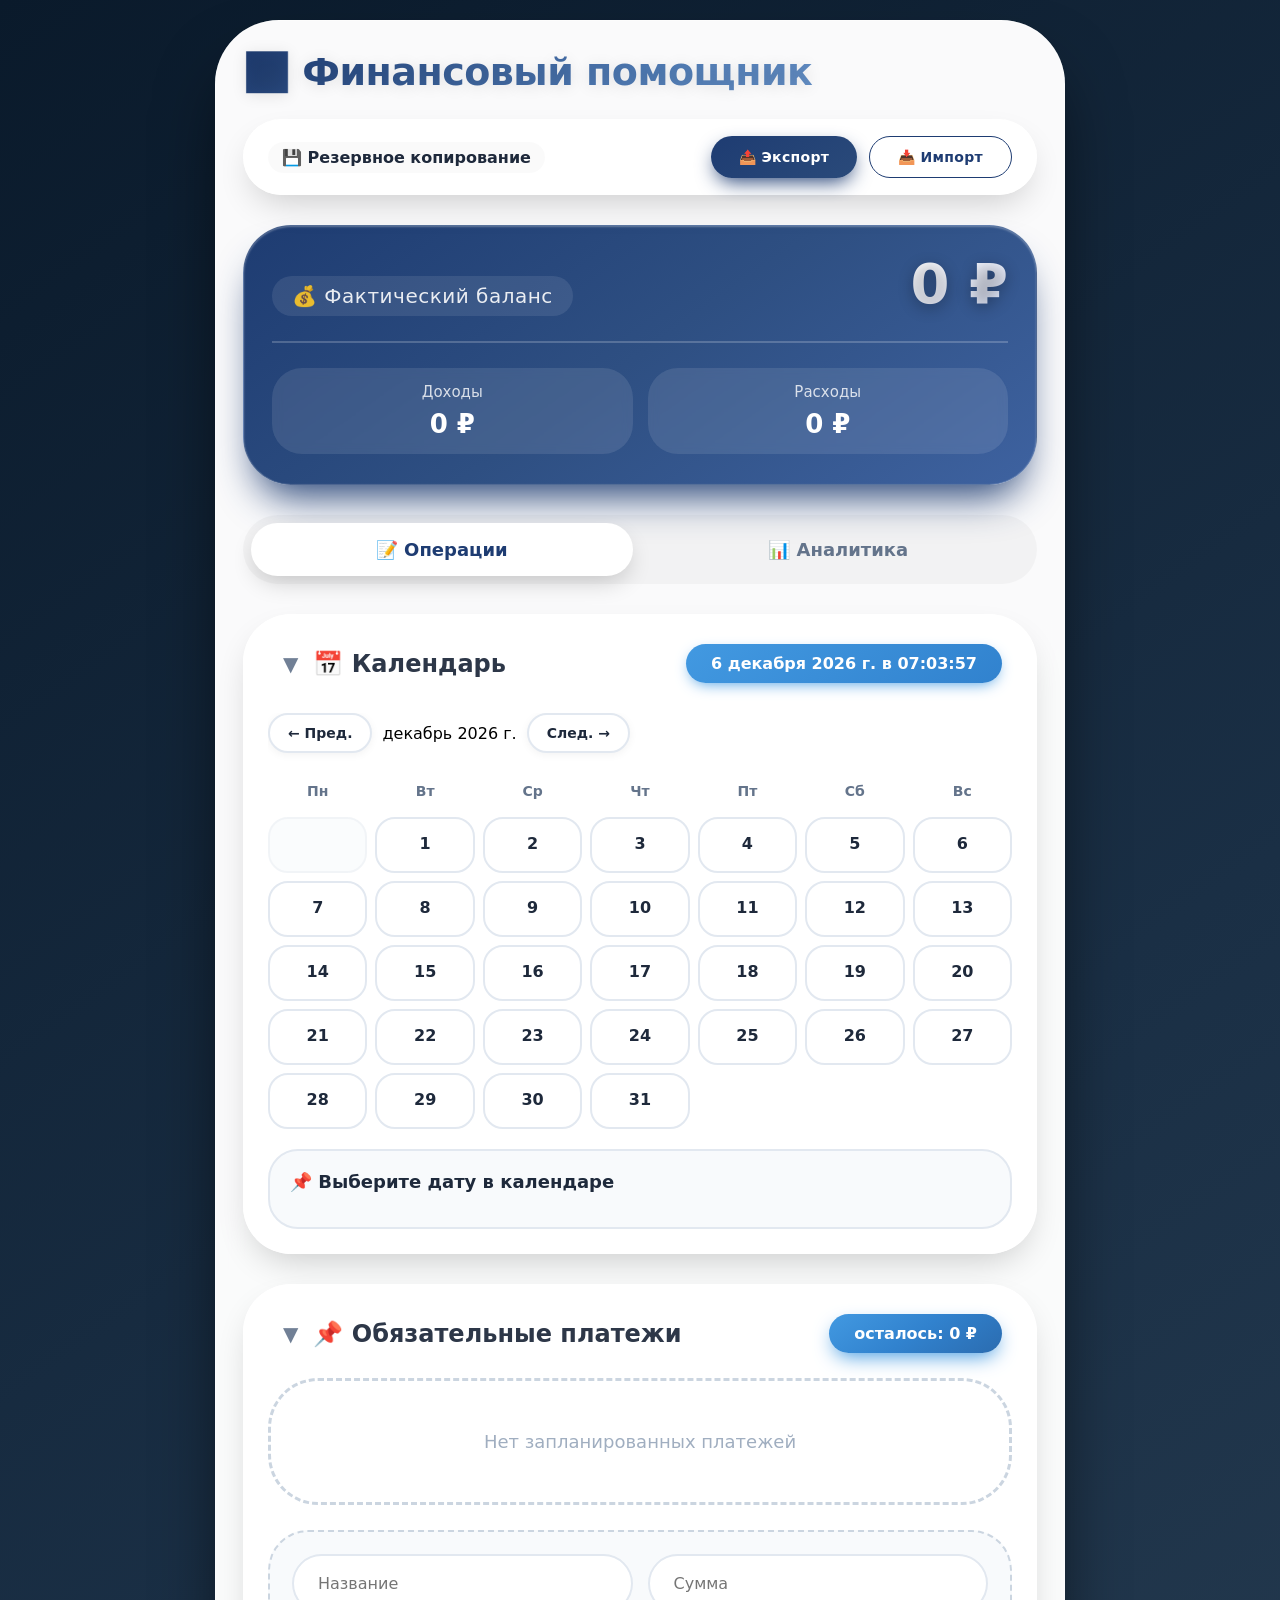
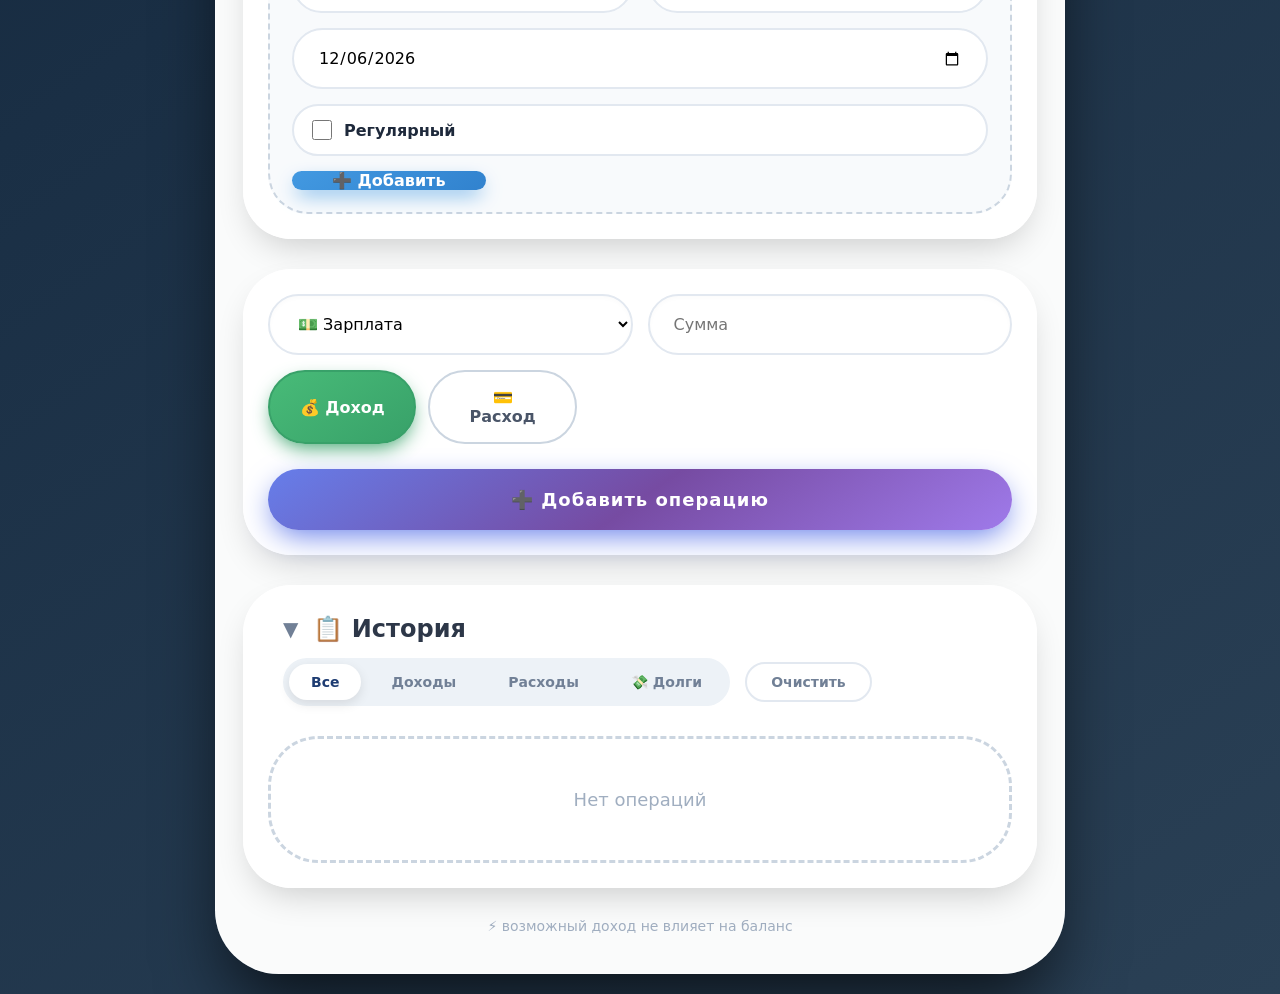
==== index.html @ b994c2e8 "Add files via upload" ====
<!DOCTYPE html>
<html lang="ru">
<head>
    <meta charset="UTF-8">
    <meta name="viewport" content="width=device-width, initial-scale=1.0">
    <title>Финансы + Аналитика</title>
    <link rel="stylesheet" href="./src/styles/main.css">
    <!--
    <style>
        * {
            box-sizing: border-box;
            font-family: 'Inter', system-ui, -apple-system, BlinkMacSystemFont, 'Segoe UI', Roboto, sans-serif;
            margin: 0;
            padding: 0;
        }
        
        @import url('https://fonts.googleapis.com/css2?family=Inter:opsz@14..32&display=swap');
        
        body {
            background: linear-gradient(145deg, #0a1a2b, #1a2f45, #2a4055);
            display: flex;
            justify-content: center;
            padding: 20px 10px;
            min-height: 100vh;
        }
        .app {
            max-width: 850px;
            width: 100%;
            background: rgba(255, 255, 255, 0.98);
            backdrop-filter: blur(15px);
            border-radius: 64px;
            box-shadow: 0 40px 70px -15px rgba(0, 0, 0, 0.7), inset 0 0 0 1px rgba(255, 255, 255, 0.3);
            padding: 30px 28px 40px;
        }
        h1 {
            font-size: 38px;
            font-weight: 800;
            background: linear-gradient(145deg, #1e3c72, #4f7ab3, #7aa5d9);
            -webkit-background-clip: text;
            -webkit-text-fill-color: transparent;
            margin-bottom: 25px;
            letter-spacing: -0.5px;
            text-shadow: 0 2px 15px rgba(0,0,0,0.1);
        }
        
        /* ВКЛАДКИ */
        .tabs {
            display: flex;
            gap: 15px;
            margin-bottom: 30px;
            background: rgba(0,0,0,0.03);
            padding: 8px;
            border-radius: 60px;
        }
        .tab-btn {
            flex: 1;
            padding: 16px 24px;
            border: none;
            background: transparent;
            border-radius: 50px;
            font-weight: 700;
            font-size: 18px;
            color: #64748b;
            cursor: pointer;
            transition: all 0.3s;
        }
        .tab-btn.active {
            background: white;
            color: #1e3c72;
            box-shadow: 0 10px 25px -5px rgba(0,0,0,0.2);
        }
        
        /* ИМПОРТ/ЭКСПОРТ */
        .import-export-section {
            background: rgba(255, 255, 255, 0.9);
            backdrop-filter: blur(8px);
            border-radius: 60px;
            padding: 16px 24px;
            margin-bottom: 30px;
            border: 1px solid rgba(255, 255, 255, 0.6);
            box-shadow: 0 15px 35px -10px rgba(0,0,0,0.2);
            display: flex;
            justify-content: space-between;
            align-items: center;
            flex-wrap: wrap;
            gap: 15px;
        }
        .import-export-title {
            font-weight: 600;
            color: #1e293b;
            font-size: 16px;
            display: flex;
            align-items: center;
            gap: 8px;
            background: rgba(0,0,0,0.02);
            padding: 6px 14px;
            border-radius: 40px;
        }
        .import-export-buttons {
            display: flex;
            gap: 12px;
            flex-wrap: wrap;
        }
        .export-btn, .import-btn {
            padding: 12px 28px;
            border-radius: 50px;
            font-weight: 600;
            font-size: 14px;
            cursor: pointer;
            transition: all 0.3s cubic-bezier(0.175, 0.885, 0.32, 1.275);
            border: none;
            display: flex;
            align-items: center;
            gap: 8px;
            letter-spacing: 0.3px;
        }
        .export-btn {
            background: linear-gradient(145deg, #1e3c72, #2a4a7a);
            color: white;
            box-shadow: 0 8px 20px -5px #1e3c72;
        }
        .export-btn:hover {
            transform: translateY(-4px) scale(1.02);
            box-shadow: 0 15px 30px -5px #1e3c72;
        }
        .import-btn {
            background: white;
            color: #1e3c72;
            border: 1px solid #1e3c72;
        }
        .import-btn:hover {
            background: #f0f7ff;
            transform: translateY(-4px) scale(1.02);
            box-shadow: 0 10px 25px -5px rgba(30, 60, 114, 0.3);
        }
        #importFile {
            display: none;
        }
        
        /* ФАКТИЧЕСКИЙ БАЛАНС */
        .real-balance-card {
            background: linear-gradient(145deg, #1e3c72, #2e4f82, #3e62a0);
            color: white;
            border-radius: 48px;
            padding: 30px 28px;
            margin-bottom: 30px;
            box-shadow: 0 25px 40px -15px #1e3c72, inset 0 1px 2px rgba(255,255,255,0.3);
            border: 1px solid rgba(255, 255, 255, 0.2);
            transition: all 0.3s;
        }
        .real-balance-card:hover {
            transform: scale(1.01) translateY(-3px);
            box-shadow: 0 30px 50px -15px #1e3c72;
        }
        .real-balance-row {
            display: flex;
            justify-content: space-between;
            align-items: baseline;
            flex-wrap: wrap;
            gap: 15px;
        }
        .real-balance-label {
            font-size: 20px;
            font-weight: 500;
            opacity: 0.9;
            letter-spacing: 0.5px;
            background: rgba(255,255,255,0.1);
            padding: 8px 20px;
            border-radius: 40px;
        }
        .real-balance-number {
            font-size: 56px;
            font-weight: 800;
            line-height: 1;
            text-shadow: 0 4px 15px rgba(0,0,0,0.3);
            background: linear-gradient(145deg, #fff, #e0e8ff);
            -webkit-background-clip: text;
            -webkit-text-fill-color: transparent;
        }
        .real-stats {
            display: flex;
            justify-content: space-between;
            margin-top: 25px;
            padding-top: 25px;
            border-top: 2px solid rgba(255,255,255,0.2);
            gap: 15px;
        }
        .real-stat-item {
            text-align: center;
            flex: 1;
            background: rgba(255,255,255,0.1);
            border-radius: 30px;
            padding: 15px 5px;
            backdrop-filter: blur(5px);
            transition: all 0.2s;
        }
        .real-stat-item:hover {
            background: rgba(255,255,255,0.2);
            transform: translateY(-3px);
        }
        .real-stat-label {
            font-size: 15px;
            opacity: 0.8;
            margin-bottom: 8px;
            font-weight: 500;
        }
        .real-stat-number {
            font-size: 26px;
            font-weight: 700;
        }

        /* КАЛЕНДАРЬ (со сворачиванием) */
        .calendar-section {
            background: rgba(255, 255, 255, 0.9);
            backdrop-filter: blur(8px);
            border-radius: 48px;
            padding: 24px 24px;
            margin-bottom: 30px;
            border: 1px solid rgba(255, 255, 255, 0.6);
            box-shadow: 0 15px 35px -10px rgba(0,0,0,0.2);
        }
        .calendar-header {
            display: flex;
            justify-content: space-between;
            align-items: center;
            margin-bottom: 0;
            flex-wrap: wrap;
            gap: 15px;
            cursor: pointer;
            user-select: none;
            padding: 5px 10px 5px 15px;
            border-radius: 50px;
            transition: background 0.2s;
        }
        .calendar-header:hover {
            background: rgba(0, 0, 0, 0.02);
        }
        .calendar-header h3 {
            font-size: 24px;
            font-weight: 700;
            color: #2d3748;
            display: flex;
            align-items: center;
            gap: 15px;
        }
        .calendar-collapse-icon {
            font-size: 20px;
            color: #718096;
            transition: transform 0.4s;
        }
        .calendar-collapse-icon.collapsed {
            transform: rotate(-90deg);
        }
        .current-datetime {
            background: linear-gradient(145deg, #4299e1, #3182ce);
            color: white;
            padding: 10px 25px;
            border-radius: 50px;
            font-weight: 600;
            font-size: 16px;
            box-shadow: 0 5px 15px -5px #4299e1;
        }
        .calendar-content {
            transition: all 0.4s ease-in-out;
            overflow: hidden;
            margin-top: 25px;
        }
        .calendar-content.collapsed {
            display: none;
        }
        .calendar-nav {
            display: flex;
            gap: 10px;
            align-items: center;
            margin-bottom: 20px;
        }
        .calendar-nav button {
            background: white;
            border: 2px solid #e2e8f0;
            border-radius: 40px;
            padding: 10px 18px;
            font-weight: 600;
            color: #1e293b;
            cursor: pointer;
            transition: all 0.2s;
            font-size: 14px;
            box-shadow: 0 2px 8px rgba(0,0,0,0.05);
        }
        .calendar-nav button:hover {
            background: #1e3c72;
            color: white;
            border-color: #1e3c72;
            transform: translateY(-2px);
        }
        .calendar-grid {
            display: grid;
            grid-template-columns: repeat(7, 1fr);
            gap: 8px;
            margin-bottom: 15px;
        }
        .calendar-weekday {
            text-align: center;
            font-weight: 600;
            color: #64748b;
            font-size: 14px;
            padding: 10px 0;
        }
        .calendar-day {
            background: white;
            border: 2px solid #e2e8f0;
            border-radius: 20px;
            padding: 15px 5px;
            text-align: center;
            font-weight: 600;
            color: #1e293b;
            cursor: pointer;
            transition: all 0.2s;
            position: relative;
        }
        .calendar-day:hover {
            background: #1e3c72;
            color: white;
            border-color: #1e3c72;
            transform: scale(1.05);
            z-index: 2;
            box-shadow: 0 10px 20px -5px #1e3c72;
        }
        .calendar-day.selected {
            background: linear-gradient(145deg, #1e3c72, #2e4f82);
            color: white;
            border-color: #1e3c72;
            box-shadow: 0 8px 20px -5px #1e3c72;
            transform: scale(1.03);
        }
        .calendar-day.empty {
            background: #f8fafc;
            border-color: #e9eef3;
            color: #a0aec0;
            cursor: default;
            opacity: 0.6;
        }
        .calendar-day.empty:hover {
            transform: none;
            background: #f8fafc;
            color: #a0aec0;
            border-color: #e9eef3;
        }
        .day-indicator {
            position: absolute;
            top: 3px;
            right: 3px;
            width: 8px;
            height: 8px;
            border-radius: 50%;
        }
        .day-indicator.income {
            background: #38a169;
        }
        .day-indicator.expense {
            background: #e53e3e;
        }
        .day-indicator.both {
            background: linear-gradient(145deg, #38a169 50%, #e53e3e 50%);
        }
        .day-indicator.obligation {
            background: #fbbf24;
            width: 10px;
            height: 10px;
            top: 2px;
            right: 2px;
            box-shadow: 0 0 0 2px rgba(251, 191, 36, 0.3);
        }
        .day-summary {
            font-size: 11px;
            margin-top: 3px;
            font-weight: 400;
        }
        .selected-date-info {
            margin-top: 20px;
            padding: 20px;
            background: #f8fafc;
            border-radius: 30px;
            border: 2px solid #e2e8f0;
        }
        .selected-date-title {
            font-size: 18px;
            font-weight: 700;
            color: #1e293b;
            margin-bottom: 15px;
            display: flex;
            align-items: center;
            gap: 10px;
        }
        .selected-date-stats {
            display: flex;
            gap: 20px;
            flex-wrap: wrap;
            margin-bottom: 15px;
        }
        .selected-date-stat {
            background: white;
            border-radius: 30px;
            padding: 10px 20px;
            font-size: 15px;
            font-weight: 600;
            color: #2d3748;
            box-shadow: 0 2px 8px rgba(0,0,0,0.05);
        }
        .selected-date-stat span {
            font-weight: 700;
            margin-left: 8px;
        }
        .selected-date-stat.income span { color: #38a169; }
        .selected-date-stat.expense span { color: #e53e3e; }
        
        /* БЛОК ПОТЕНЦИАЛЬНОГО ДОХОДА В КАЛЕНДАРЕ */
        .potential-income-inline {
            margin-top: 20px;
            padding: 15px;
            background: white;
            border-radius: 25px;
            border: 2px dashed #ed8936;
        }
        .potential-income-inline h4 {
            color: #ed8936;
            font-size: 16px;
            margin-bottom: 12px;
            display: flex;
            align-items: center;
            gap: 8px;
        }
        .potential-add-inline {
            display: flex;
            gap: 10px;
            margin-bottom: 15px;
            flex-wrap: wrap;
        }
        .potential-add-inline input {
            flex: 1;
            padding: 12px 18px;
            border: 2px solid #e2e8f0;
            border-radius: 40px;
            font-size: 15px;
        }
        .potential-add-inline input:focus {
            outline: none;
            border-color: #ed8936;
            box-shadow: 0 0 0 3px rgba(237, 137, 54, 0.2);
        }
        .potential-add-inline button {
            background: linear-gradient(145deg, #ed8936, #dd6b20);
            border: none;
            color: white;
            font-weight: 700;
            padding: 0 25px;
            border-radius: 40px;
            cursor: pointer;
            transition: all 0.3s;
            box-shadow: 0 8px 20px -5px #ed8936;
        }
        .potential-add-inline button:hover {
            transform: translateY(-3px) scale(1.02);
            box-shadow: 0 15px 30px -5px #ed8936;
        }
        .potential-list-inline {
            max-height: 200px;
            overflow-y: auto;
        }
        .potential-item-inline {
            display: flex;
            justify-content: space-between;
            align-items: center;
            padding: 12px 15px;
            background: #fff5e6;
            border-radius: 20px;
            margin-bottom: 8px;
            border: 1px solid #ffd9b0;
        }
        .potential-item-inline span {
            font-weight: 600;
            color: #b45309;
        }
        .potential-actions {
            display: flex;
            gap: 8px;
            align-items: center;
        }
        .potential-confirm-btn {
            background: #38a169;
            border: none;
            color: white;
            font-size: 14px;
            padding: 6px 12px;
            border-radius: 30px;
            cursor: pointer;
            transition: all 0.2s;
            font-weight: 600;
        }
        .potential-confirm-btn:hover {
            background: #2f855a;
            transform: translateY(-2px);
            box-shadow: 0 4px 10px -2px #38a169;
        }
        .potential-delete-inline {
            background: none;
            border: none;
            color: #a0aec0;
            font-size: 18px;
            cursor: pointer;
            padding: 5px 10px;
            border-radius: 50%;
            transition: all 0.2s;
        }
        .potential-delete-inline:hover {
            color: #e53e3e;
            background: #fff5f5;
            transform: rotate(90deg);
        }
        
        .selected-date-list {
            max-height: 200px;
            overflow-y: auto;
            display: flex;
            flex-direction: column;
            gap: 8px;
            margin-top: 15px;
        }
        .selected-date-item {
            display: flex;
            justify-content: space-between;
            align-items: center;
            padding: 12px 16px;
            background: white;
            border-radius: 20px;
            border: 1px solid #e2e8f0;
        }
        .selected-date-item .item-title {
            font-weight: 600;
            color: #2d3748;
        }
        .selected-date-item .item-amount.income {
            color: #38a169;
            font-weight: 700;
        }
        .selected-date-item .item-amount.expense {
            color: #e53e3e;
            font-weight: 700;
        }

        /* ОБЯЗАТЕЛЬНЫЕ ПЛАТЕЖИ */
        .obligations-section {
            background: rgba(255, 255, 255, 0.9);
            backdrop-filter: blur(8px);
            border-radius: 48px;
            padding: 24px 24px;
            margin-bottom: 30px;
            border: 1px solid rgba(255, 255, 255, 0.6);
            box-shadow: 0 15px 35px -10px rgba(0,0,0,0.2);
        }
        .section-header {
            display: flex;
            justify-content: space-between;
            align-items: center;
            margin-bottom: 20px;
            flex-wrap: wrap;
            gap: 15px;
            cursor: pointer;
            user-select: none;
            padding: 5px 10px 5px 15px;
            border-radius: 50px;
            transition: background 0.2s;
        }
        .section-header:hover {
            background: rgba(0, 0, 0, 0.02);
        }
        .section-header h2 {
            font-size: 24px;
            font-weight: 700;
            color: #2d3748;
            display: flex;
            align-items: center;
            gap: 15px;
        }
        .collapse-icon {
            font-size: 20px;
            color: #718096;
            transition: transform 0.4s;
        }
        .collapse-icon.collapsed {
            transform: rotate(-90deg);
        }
        .month-summary {
            background: linear-gradient(145deg, #4299e1, #3182ce, #2b6cb0);
            color: white;
            border-radius: 50px;
            padding: 10px 25px;
            font-weight: 700;
            box-shadow: 0 8px 20px -5px #4299e1;
        }
        .obligations-list {
            display: flex;
            flex-direction: column;
            gap: 15px;
            margin-bottom: 25px;
            transition: opacity 0.4s;
        }
        .obligations-list.collapsed {
            display: none;
        }
        .obligation-item {
            background: white;
            border-radius: 35px;
            padding: 20px 24px;
            display: flex;
            justify-content: space-between;
            align-items: center;
            box-shadow: 0 8px 20px -5px rgba(0,0,0,0.1);
            border: 1px solid #e2e8f0;
            transition: all 0.3s;
        }
        .obligation-item:hover {
            transform: translateY(-4px) scale(1.01);
            box-shadow: 0 15px 30px -5px rgba(0,0,0,0.15);
            border-color: #4299e1;
        }
        .obligation-info {
            display: flex;
            flex-direction: column;
            gap: 12px;
        }
        .obligation-title {
            font-weight: 800;
            font-size: 20px;
            color: #2d3748;
            display: flex;
            align-items: center;
            gap: 8px;
        }
        .obligation-date {
            font-size: 15px;
            color: #718096;
            display: flex;
            align-items: center;
            gap: 12px;
            flex-wrap: wrap;
        }
        .obligation-timer {
            font-size: 14px;
            padding: 6px 18px;
            border-radius: 50px;
            background: #fef3c7;
            color: #97550e;
            font-weight: 700;
            display: inline-block;
            box-shadow: 0 2px 8px rgba(0,0,0,0.05);
        }
        .timer-urgent {
            background: #fed7d7;
            color: #c53030;
        }
        .timer-passed {
            background: #e2e8f0;
            color: #4a5568;
        }
        .obligation-amount {
            font-weight: 800;
            font-size: 26px;
            display: flex;
            align-items: center;
            gap: 20px;
        }
        .amount-due {
            color: #e53e3e;
        }
        .obligation-actions {
            display: flex;
            align-items: center;
            gap: 12px;
        }
        .toggle-status-btn {
            background: none;
            border: 2px solid #cbd5e0;
            border-radius: 50px;
            padding: 10px 22px;
            font-size: 14px;
            font-weight: 700;
            color: #4a5568;
            cursor: pointer;
            transition: all 0.3s;
            white-space: nowrap;
        }
        .toggle-status-btn:hover {
            background: linear-gradient(145deg, #3182ce, #2b6cb0);
            border-color: #3182ce;
            color: white;
            transform: translateY(-3px);
            box-shadow: 0 8px 20px -5px #3182ce;
        }
        .delete-obligation-btn {
            background: none;
            border: none;
            font-size: 24px;
            color: #a0aec0;
            cursor: pointer;
            padding: 8px 12px;
            border-radius: 50%;
            transition: all 0.3s;
        }
        .delete-obligation-btn:hover {
            color: #e53e3e;
            background: #fff5f5;
            transform: rotate(90deg) scale(1.2);
        }
        .add-obligation {
            display: flex;
            flex-wrap: wrap;
            gap: 15px;
            background: #f8fafc;
            border-radius: 40px;
            padding: 22px;
            border: 2px dashed #cbd5e0;
        }
        .add-obligation input {
            flex: 1 1 150px;
            padding: 18px 24px;
            border: 2px solid #e2e8f0;
            border-radius: 50px;
            font-size: 16px;
            background: white;
            transition: all 0.2s;
        }
        .add-obligation input:focus {
            outline: none;
            border-color: #4299e1;
            box-shadow: 0 0 0 4px rgba(66, 153, 225, 0.2);
        }
        .add-obligation button {
            background: linear-gradient(145deg, #4299e1, #3182ce);
            border: none;
            color: white;
            font-weight: 700;
            padding: 0 40px;
            border-radius: 50px;
            font-size: 16px;
            cursor: pointer;
            transition: all 0.3s;
            box-shadow: 0 8px 20px -5px #4299e1;
        }
        .add-obligation button:hover {
            transform: translateY(-4px) scale(1.02);
            box-shadow: 0 15px 30px -5px #4299e1;
        }
        .obligation-toggle-row {
            display: flex;
            align-items: center;
            gap: 12px;
            flex: 1 1 100%;
            background: white;
            padding: 14px 18px;
            border-radius: 26px;
            border: 2px solid #e2e8f0;
        }
        .obligation-toggle-row label {
            font-weight: 700;
            color: #1e293b;
        }
        .obligation-toggle-row input[type="checkbox"] {
            flex: 0 0 auto;
            width: 20px;
            height: 20px;
            accent-color: #3182ce;
            padding: 0;
        }
        .recurring-fields {
            display: none;
            flex: 1 1 100%;
            gap: 15px;
            flex-wrap: wrap;
            background: white;
            padding: 16px;
            border-radius: 28px;
            border: 2px solid #dbeafe;
        }
        .recurring-fields.visible {
            display: flex;
        }
        .recurring-fields select,
        .recurring-fields input {
            flex: 1 1 180px;
            padding: 16px 20px;
            border: 2px solid #e2e8f0;
            border-radius: 40px;
            font-size: 15px;
            background: white;
        }
        #obligWeekday,
        #obligMonthday {
            display: none;
        }
        .recurring-fields select.visible,
        .recurring-fields input.visible {
            display: block;
        }
        .recurring-fields label {
            display: none;
            align-items: center;
            gap: 8px;
            color: #1d4ed8;
            font-weight: 700;
            font-size: 15px;
            background: #eff6ff;
            padding: 0 15px;
            border-radius: 40px;
            border: 2px solid #bfdbfe;
        }
        .recurring-fields label.visible {
            display: flex;
        }
        .obligation-badges {
            display: flex;
            gap: 8px;
            flex-wrap: wrap;
            margin-top: 8px;
        }
        .obligation-badge {
            display: inline-flex;
            align-items: center;
            gap: 6px;
            background: #eff6ff;
            color: #1d4ed8;
            border: 1px solid #bfdbfe;
            border-radius: 999px;
            padding: 4px 10px;
            font-size: 12px;
            font-weight: 700;
        }

        /* БЛОК ДОХОДОВ И РАСХОДОВ */
        .regular-section {
            background: rgba(255, 255, 255, 0.9);
            backdrop-filter: blur(8px);
            border-radius: 48px;
            padding: 24px 24px;
            margin-bottom: 30px;
            border: 1px solid rgba(255, 255, 255, 0.6);
            box-shadow: 0 15px 35px -10px rgba(0,0,0,0.2);
        }
        .form-row {
            display: flex;
            gap: 15px;
            margin-bottom: 15px;
            flex-wrap: wrap;
        }
        .form-row select, .form-row input {
            flex: 1 1 150px;
            padding: 18px 24px;
            border: 2px solid #e2e8f0;
            border-radius: 50px;
            font-size: 16px;
            background: white;
            transition: all 0.2s;
            box-shadow: inset 0 2px 5px rgba(0,0,0,0.02);
        }
        .form-row select:focus, .form-row input:focus {
            outline: none;
            border-color: #667eea;
            box-shadow: 0 0 0 4px rgba(102, 126, 234, 0.2);
        }
        .type-toggle {
            display: flex;
            gap: 12px;
        }
        .type-btn {
            flex: 1;
            padding: 16px 28px;
            border: 2px solid #cbd5e0;
            background: white;
            border-radius: 50px;
            font-weight: 700;
            color: #4a5568;
            cursor: pointer;
            transition: all 0.3s;
            font-size: 16px;
        }
        .type-btn.active.income {
            background: linear-gradient(145deg, #48bb78, #38a169);
            border-color: #38a169;
            color: white;
            box-shadow: 0 8px 20px -5px #38a169;
        }
        .type-btn.active.expense {
            background: linear-gradient(145deg, #f56565, #e53e3e);
            border-color: #e53e3e;
            color: white;
            box-shadow: 0 8px 20px -5px #e53e3e;
        }
        
        /* Поля для долга */
        .debt-fields {
            display: none;
            gap: 15px;
            margin-bottom: 15px;
            flex-wrap: wrap;
            background: #fff9f0;
            padding: 20px;
            border-radius: 40px;
            border: 2px solid #fbd38d;
        }
        .debt-fields.visible {
            display: flex;
        }
        .debt-fields input {
            flex: 1;
            padding: 16px 20px;
            border: 2px solid #e2e8f0;
            border-radius: 40px;
            font-size: 15px;
            background: white;
        }
        .debt-fields label {
            display: flex;
            align-items: center;
            gap: 8px;
            color: #b45309;
            font-weight: 700;
            font-size: 15px;
            background: white;
            padding: 0 15px;
            border-radius: 40px;
            border: 2px solid #fbd38d;
        }
        
        .add-btn {
            background: linear-gradient(145deg, #667eea, #764ba2, #9f7aea);
            color: white;
            border: none;
            border-radius: 50px;
            padding: 20px 32px;
            font-weight: 800;
            cursor: pointer;
            width: 100%;
            font-size: 18px;
            letter-spacing: 1px;
            box-shadow: 0 10px 30px -5px #667eea;
            transition: all 0.3s;
            margin-top: 10px;
        }
        .add-btn:hover {
            transform: translateY(-5px) scale(1.02);
            box-shadow: 0 20px 40px -5px #667eea;
        }

        /* ИСТОРИЯ (со сворачиванием) */
        .history-section {
            background: rgba(255, 255, 255, 0.9);
            backdrop-filter: blur(8px);
            border-radius: 48px;
            padding: 24px 24px;
            margin-bottom: 30px;
            border: 1px solid rgba(255, 255, 255, 0.6);
            box-shadow: 0 15px 35px -10px rgba(0,0,0,0.2);
        }
        .history-header {
            display: flex;
            justify-content: space-between;
            align-items: center;
            margin-bottom: 0;
            flex-wrap: wrap;
            gap: 15px;
            cursor: pointer;
            user-select: none;
            padding: 5px 10px 5px 15px;
            border-radius: 50px;
            transition: background 0.2s;
        }
        .history-header:hover {
            background: rgba(0, 0, 0, 0.02);
        }
        .history-header h2 {
            font-size: 24px;
            font-weight: 700;
            color: #2d3748;
            display: flex;
            align-items: center;
            gap: 15px;
        }
        .history-collapse-icon {
            font-size: 20px;
            color: #718096;
            transition: transform 0.4s;
        }
        .history-collapse-icon.collapsed {
            transform: rotate(-90deg);
        }
        .history-controls {
            display: flex;
            gap: 15px;
            align-items: center;
            flex-wrap: wrap;
        }
        .history-filter {
            display: flex;
            gap: 8px;
            background: #edf2f7;
            border-radius: 50px;
            padding: 6px;
        }
        .filter-btn {
            padding: 10px 22px;
            border: none;
            background: transparent;
            border-radius: 40px;
            font-weight: 600;
            font-size: 14px;
            color: #718096;
            cursor: pointer;
            transition: all 0.2s;
            white-space: nowrap;
        }
        .filter-btn.active {
            background: white;
            color: #1e3c72;
            box-shadow: 0 4px 12px rgba(0,0,0,0.1);
        }
        .clear-btn {
            background: white;
            border: 2px solid #e2e8f0;
            border-radius: 50px;
            padding: 10px 24px;
            font-size: 14px;
            font-weight: 600;
            color: #718096;
            cursor: pointer;
            transition: all 0.3s;
        }
        .clear-btn:hover {
            background: #fed7d7;
            border-color: #e53e3e;
            color: #e53e3e;
            transform: translateY(-2px);
        }
        .history-content {
            transition: all 0.4s ease-in-out;
            overflow: hidden;
            margin-top: 25px;
        }
        .history-content.collapsed {
            display: none;
        }
        .transactions-list {
            list-style: none;
            display: flex;
            flex-direction: column;
            gap: 15px;
        }
        .transaction-item {
            background: white;
            border: 2px solid #edf2f7;
            border-radius: 30px;
            padding: 18px 24px;
            display: flex;
            justify-content: space-between;
            align-items: center;
            transition: all 0.3s;
            box-shadow: 0 4px 12px rgba(0,0,0,0.02);
            cursor: pointer;
        }
        .transaction-item:hover {
            border-color: #667eea;
            transform: translateX(8px) scale(1.01);
            box-shadow: 0 10px 25px rgba(0,0,0,0.1);
        }
        .transaction-info {
            display: flex;
            flex-direction: column;
            gap: 8px;
        }
        .transaction-title {
            font-weight: 700;
            font-size: 18px;
            color: #2d3748;
            display: flex;
            align-items: center;
            gap: 10px;
            flex-wrap: wrap;
        }
        .debt-badge {
            font-size: 12px;
            padding: 4px 14px;
            border-radius: 30px;
            background: #fef3c7;
            color: #b45309;
            font-weight: 700;
        }
        .transaction-datetime {
            font-size: 14px;
            color: #718096;
            background: #f7fafc;
            padding: 6px 16px;
            border-radius: 40px;
            display: inline-block;
            width: fit-content;
            font-weight: 500;
        }
        .transaction-amount {
            font-weight: 800;
            font-size: 24px;
            display: flex;
            align-items: center;
            gap: 12px;
            flex-wrap: wrap;
        }
        .income-amount { 
            color: #38a169;
            background: #f0fff4;
            padding: 6px 16px;
            border-radius: 40px;
        }
        .expense-amount { 
            color: #e53e3e;
            background: #fff5f5;
            padding: 6px 16px;
            border-radius: 40px;
        }
        .delete-btn {
            background: none;
            border: none;
            font-size: 24px;
            color: #a0aec0;
            cursor: pointer;
            padding: 0 10px;
            transition: all 0.3s;
            border-radius: 50%;
        }
        .delete-btn:hover {
            color: #e53e3e;
            background: #fff5f5;
            transform: rotate(90deg) scale(1.2);
        }
        .edit-btn {
            background: none;
            border: none;
            font-size: 20px;
            color: #60a5fa;
            cursor: pointer;
            padding: 0 10px;
            transition: all 0.3s;
            border-radius: 50%;
        }
        .edit-btn:hover {
            color: #2563eb;
            background: #eff6ff;
            transform: scale(1.12);
        }

        .empty-message {
            text-align: center;
            padding: 50px;
            color: #a0aec0;
            border: 3px dashed #cbd5e0;
            border-radius: 50px;
            font-size: 18px;
            font-weight: 500;
        }
        
        /* АНАЛИТИКА (новая вкладка) */
        .analytics-section {
            background: rgba(255, 255, 255, 0.9);
            backdrop-filter: blur(8px);
            border-radius: 48px;
            padding: 30px;
            margin-bottom: 30px;
            border: 1px solid rgba(255, 255, 255, 0.6);
            box-shadow: 0 15px 35px -10px rgba(0,0,0,0.2);
        }
        .analytics-title {
            font-size: 28px;
            font-weight: 700;
            color: #1e293b;
            margin-bottom: 30px;
            display: flex;
            align-items: center;
            gap: 15px;
        }
        .analytics-grid {
            display: grid;
            grid-template-columns: 1fr 1fr;
            gap: 25px;
            margin-bottom: 30px;
        }
        .chart-card {
            background: white;
            border-radius: 40px;
            padding: 25px;
            box-shadow: 0 10px 30px -10px rgba(0,0,0,0.1);
            border: 1px solid #e2e8f0;
        }
        .chart-title {
            font-size: 18px;
            font-weight: 700;
            color: #2d3748;
            margin-bottom: 20px;
            display: flex;
            align-items: center;
            gap: 8px;
        }
        .pie-chart {
            position: relative;
            width: 200px;
            height: 200px;
            margin: 0 auto 20px;
            border-radius: 50%;
            background: #edf2f7;
            overflow: hidden;
        }
        .pie-segment {
            position: absolute;
            width: 100%;
            height: 100%;
            clip-path: polygon(50% 50%, 50% 0%, 100% 0%, 100% 100%, 0% 100%, 0% 0%, 50% 0%);
            transform-origin: 50% 50%;
        }
        .chart-legend {
            display: flex;
            flex-direction: column;
            gap: 12px;
            margin-top: 20px;
        }
        .legend-item {
            display: flex;
            align-items: center;
            gap: 12px;
            font-size: 14px;
            color: #4a5568;
        }
        .legend-color {
            width: 16px;
            height: 16px;
            border-radius: 8px;
        }
        .bar-chart {
            display: flex;
            align-items: flex-end;
            justify-content: space-around;
            height: 200px;
            margin-top: 20px;
            padding: 10px 0;
            border-bottom: 2px solid #e2e8f0;
        }
        .bar-container {
            display: flex;
            flex-direction: column;
            align-items: center;
            width: 40px;
        }
        .bar {
            width: 30px;
            background: linear-gradient(145deg, #4299e1, #3182ce);
            border-radius: 15px 15px 0 0;
            transition: height 0.3s;
        }
        .bar.income {
            background: linear-gradient(145deg, #48bb78, #38a169);
        }
        .bar.expense {
            background: linear-gradient(145deg, #f56565, #e53e3e);
        }
        .bar-label {
            margin-top: 8px;
            font-size: 12px;
            color: #718096;
        }
        .stats-grid {
            display: grid;
            grid-template-columns: repeat(3, 1fr);
            gap: 20px;
            margin-top: 30px;
        }
        .stat-card {
            background: white;
            border-radius: 30px;
            padding: 20px;
            text-align: center;
            box-shadow: 0 5px 15px -5px rgba(0,0,0,0.1);
            border: 1px solid #e2e8f0;
        }
        .stat-card .stat-label {
            font-size: 14px;
            color: #718096;
            margin-bottom: 10px;
        }
        .stat-card .stat-value {
            font-size: 24px;
            font-weight: 700;
            color: #1e3c72;
        }
        .stat-card .stat-value.positive { color: #38a169; }
        .stat-card .stat-value.negative { color: #e53e3e; }
        .stat-card .stat-value.warning { color: #ed8936; }

        footer {
            font-size: 14px;
            color: #a0aec0;
            text-align: center;
            margin-top: 30px;
            font-weight: 500;
        }
        
        /* Скрытие/показ вкладок */
        .tab-content {
            display: none;
        }
        .tab-content.active {
            display: block;
        }

        @media (max-width: 900px) {
            body {
                padding: 16px 8px;
            }
            .app {
                border-radius: 36px;
                padding: 22px 18px 28px;
            }
            h1 {
                font-size: 32px;
            }
            .analytics-grid,
            .stats-grid {
                grid-template-columns: 1fr;
            }
            .transaction-item,
            .obligation-item {
                gap: 16px;
            }
            .transaction-info,
            .obligation-info {
                min-width: 0;
            }
            .transaction-title,
            .obligation-title,
            .selected-date-item .item-title {
                word-break: break-word;
            }
        }

        @media (max-width: 640px) {
            body {
                padding: 10px 6px;
            }
            .app,
            .real-balance-card,
            .calendar-section,
            .obligations-section,
            .regular-section,
            .history-section,
            .analytics-section {
                border-radius: 28px;
            }
            .app {
                padding: 18px 14px 22px;
                box-shadow: 0 18px 36px -14px rgba(0, 0, 0, 0.45);
            }
            h1 {
                font-size: 27px;
                margin-bottom: 18px;
                line-height: 1.1;
            }
            .tabs {
                flex-direction: column;
                gap: 8px;
                border-radius: 24px;
                margin-bottom: 20px;
            }
            .tab-btn {
                width: 100%;
                font-size: 16px;
                padding: 14px 18px;
            }
            .import-export-section,
            .calendar-section,
            .obligations-section,
            .regular-section,
            .history-section,
            .analytics-section {
                padding: 16px;
                margin-bottom: 20px;
            }
            .import-export-buttons {
                width: 100%;
            }
            .export-btn,
            .import-btn {
                flex: 1 1 100%;
                justify-content: center;
                width: 100%;
            }
            .real-balance-card {
                padding: 20px 16px;
                margin-bottom: 20px;
            }
            .real-balance-row,
            .real-stats,
            .calendar-header,
            .section-header,
            .history-header,
            .history-controls,
            .selected-date-stats {
                flex-direction: column;
                align-items: stretch;
            }
            .real-balance-label,
            .current-datetime,
            .month-summary {
                width: 100%;
                text-align: center;
                justify-content: center;
            }
            .real-balance-number {
                font-size: 40px;
            }
            .real-stat-number {
                font-size: 22px;
            }
            .calendar-header,
            .section-header,
            .history-header {
                padding: 0;
                gap: 12px;
            }
            .calendar-header h3,
            .section-header h2,
            .history-header h2,
            .analytics-title {
                font-size: 20px;
                gap: 10px;
            }
            .calendar-nav {
                flex-wrap: wrap;
                justify-content: center;
            }
            .calendar-nav span {
                width: 100%;
                text-align: center;
                order: -1;
                font-weight: 700;
            }
            .calendar-nav button {
                flex: 1 1 0;
                min-width: 120px;
            }
            .calendar-grid {
                gap: 4px;
            }
            .calendar-weekday {
                font-size: 11px;
                padding: 6px 0;
            }
            .calendar-day {
                min-height: 58px;
                padding: 8px 2px;
                border-radius: 14px;
                font-size: 13px;
            }
            .calendar-day:hover {
                transform: none;
            }
            .day-summary {
                font-size: 9px;
                line-height: 1.15;
            }
            .selected-date-info,
            .potential-income-inline {
                padding: 14px;
                border-radius: 20px;
            }
            .selected-date-stat,
            .selected-date-item,
            .potential-item-inline {
                width: 100%;
                border-radius: 16px;
            }
            .selected-date-item,
            .potential-item-inline,
            .obligation-item,
            .transaction-item {
                flex-direction: column;
                align-items: stretch;
            }
            .potential-actions,
            .obligation-actions,
            .transaction-amount {
                width: 100%;
                justify-content: flex-end;
                flex-wrap: wrap;
            }
            .potential-add-inline,
            .form-row,
            .type-toggle,
            .debt-fields,
            .add-obligation,
            .recurring-fields {
                flex-direction: column;
            }
            .potential-add-inline input,
            .potential-add-inline button,
            .form-row select,
            .form-row input,
            .debt-fields input,
            .add-obligation input,
            .add-obligation button,
            .recurring-fields select,
            .recurring-fields input {
                width: 100%;
                flex: 1 1 100%;
            }
            .add-obligation button,
            .toggle-status-btn,
            .clear-btn {
                min-height: 48px;
            }
            .obligation-item,
            .transaction-item {
                padding: 16px;
                border-radius: 22px;
            }
            .obligation-item:hover,
            .transaction-item:hover,
            .add-btn:hover,
            .export-btn:hover,
            .import-btn:hover {
                transform: none;
            }
            .obligation-title,
            .transaction-title {
                font-size: 16px;
            }
            .obligation-amount,
            .transaction-amount {
                font-size: 18px;
                gap: 10px;
            }
            .history-filter {
                width: 100%;
                overflow-x: auto;
                padding-bottom: 2px;
                justify-content: flex-start;
            }
            .filter-btn {
                flex: 0 0 auto;
            }
            .clear-btn {
                width: 100%;
            }
            .empty-message {
                padding: 24px 16px;
                font-size: 16px;
                border-radius: 24px;
            }
            .chart-card {
                padding: 18px 16px;
                border-radius: 24px;
            }
            .pie-chart {
                width: 160px;
                height: 160px;
            }
            .bar-chart {
                height: 170px;
                overflow-x: auto;
                justify-content: flex-start;
                gap: 10px;
                padding: 10px 6px 0;
            }
            .bar-container {
                flex: 0 0 34px;
            }
            .stat-card {
                padding: 16px;
                border-radius: 22px;
            }
            .stat-card .stat-value {
                font-size: 20px;
            }
        }

        @media (max-width: 420px) {
            h1 {
                font-size: 24px;
            }
            .real-balance-number {
                font-size: 34px;
            }
            .real-balance-label,
            .current-datetime,
            .month-summary,
            .transaction-datetime,
            .obligation-timer {
                font-size: 13px;
            }
            .calendar-day {
                min-height: 52px;
                font-size: 12px;
            }
            .day-summary {
                font-size: 8px;
            }
            .filter-btn,
            .tab-btn,
            .toggle-status-btn,
            .export-btn,
            .import-btn {
                font-size: 13px;
            }
            .delete-btn,
            .delete-obligation-btn,
            .edit-btn {
                padding: 4px 8px;
            }
        }
    </style>
    -->
</head>
<body>
<div class="app">
    <h1>📊 Финансовый помощник</h1>
    
    <!-- ИМПОРТ/ЭКСПОРТ -->
    <div class="import-export-section">
        <span class="import-export-title">💾 Резервное копирование</span>
        <div class="import-export-buttons">
            <button class="export-btn" id="exportDataBtn">📤 Экспорт</button>
            <button class="import-btn" id="importDataBtn">📥 Импорт</button>
            <input type="file" id="importFile" accept=".json,application/json">
        </div>
    </div>

    <!-- ФАКТИЧЕСКИЙ БАЛАНС -->
    <div class="real-balance-card">
        <div class="real-balance-row">
            <span class="real-balance-label">💰 Фактический баланс</span>
            <span class="real-balance-number" id="realBalance">0 ₽</span>
        </div>
        <div class="real-stats">
            <div class="real-stat-item">
                <div class="real-stat-label">Доходы</div>
                <div class="real-stat-number" id="realIncome">0 ₽</div>
            </div>
            <div class="real-stat-item">
                <div class="real-stat-label">Расходы</div>
                <div class="real-stat-number" id="realExpense">0 ₽</div>
            </div>
        </div>
    </div>

    <!-- ВКЛАДКИ -->
    <div class="tabs">
        <button class="tab-btn active" id="tabOperations">📝 Операции</button>
        <button class="tab-btn" id="tabAnalytics">📊 Аналитика</button>
    </div>

    <!-- ВКЛАДКА ОПЕРАЦИИ -->
    <div id="operationsTab" class="tab-content active">
        <!-- КАЛЕНДАРЬ (с возможным доходом) -->
        <div class="calendar-section">
            <div class="calendar-header" id="calendarHeader">
                <h3>
                    <span class="calendar-collapse-icon" id="calendarCollapseIcon">▼</span>
                    📅 Календарь
                </h3>
                <div class="current-datetime" id="currentDateTime"></div>
            </div>
            
            <div class="calendar-content" id="calendarContent">
                <div class="calendar-nav">
                    <button id="prevMonthBtn">← Пред.</button>
                    <span id="currentMonthYear">Март 2026</span>
                    <button id="nextMonthBtn">След. →</button>
                </div>
                <div class="calendar-grid" id="calendarGrid">
                    <!-- Заполняется через JS -->
                </div>
                <div class="selected-date-info" id="selectedDateInfo">
                    <div class="selected-date-title">📌 Выберите дату в календаре</div>
                </div>
            </div>
        </div>

        <!-- ОБЯЗАТЕЛЬНЫЕ ПЛАТЕЖИ -->
        <div class="obligations-section">
            <div class="section-header" id="obligationsHeader">
                <h2>
                    <span class="collapse-icon" id="collapseIcon">▼</span>
                    📌 Обязательные платежи
                </h2>
                <div class="month-summary" id="monthObligationLeft">осталось: 0 ₽</div>
            </div>

            <div class="obligations-list" id="obligationsList">
                <div class="empty-message">Нет запланированных платежей</div>
            </div>

            <div class="add-obligation">
                <input type="text" id="obligTitle" placeholder="Название">
                <input type="number" id="obligAmount" placeholder="Сумма">
                <input type="date" id="obligDate" value="">
                <div class="obligation-toggle-row">
                    <input type="checkbox" id="obligIsRecurring">
                    <label for="obligIsRecurring">Регулярный</label>
                </div>
                <div class="recurring-fields" id="recurringFields">
                    <select id="obligFrequency">
                        <option value="daily">Ежедневный</option>
                        <option value="weekly">Еженедельный</option>
                        <option value="monthly">Ежемесячный</option>
                    </select>
                    <select id="obligWeekday">
                        <option value="1">Понедельник</option>
                        <option value="2">Вторник</option>
                        <option value="3">Среда</option>
                        <option value="4">Четверг</option>
                        <option value="5">Пятница</option>
                        <option value="6">Суббота</option>
                        <option value="0">Воскресенье</option>
                    </select>
                    <label for="obligMonthday" id="obligMonthdayLabel">Число месяца</label>
                    <input type="number" id="obligMonthday" min="1" max="31" placeholder="Например, 15">
                </div>
                <button id="addObligationBtn">➕ Добавить</button>
            </div>
        </div>

        <!-- БЛОК ДОХОДОВ И РАСХОДОВ -->
        <div class="regular-section">
            <div class="form-row">
                <select id="categorySelect"></select>
                <input type="number" id="amountInput" placeholder="Сумма">
            </div>
            
            <!-- Поля для долга (когда выбрано "Взял в долг") -->
            <div class="debt-fields" id="debtFields">
                <label>🤝 У кого взял:</label>
                <input type="text" id="debtPerson" placeholder="Имя человека">
                <label>📅 Вернуть до:</label>
                <input type="date" id="debtRepaymentDate">
            </div>
            
            <div class="form-row">
                <div class="type-toggle">
                    <button class="type-btn income active" id="incomeTypeBtn">💰 Доход</button>
                    <button class="type-btn expense" id="expenseTypeBtn">💳 Расход</button>
                </div>
            </div>
            <button class="add-btn" id="addRegularBtn">➕ Добавить операцию</button>
        </div>

        <!-- ИСТОРИЯ -->
        <div class="history-section">
            <div class="history-header" id="historyHeader">
                <h2>
                    <span class="history-collapse-icon" id="historyCollapseIcon">▼</span>
                    📋 История
                </h2>
                <div class="history-controls">
                    <div class="history-filter">
                        <button class="filter-btn active" id="filterAll">Все</button>
                        <button class="filter-btn" id="filterIncome">Доходы</button>
                        <button class="filter-btn" id="filterExpense">Расходы</button>
                        <button class="filter-btn" id="filterDebt">💸 Долги</button>
                    </div>
                    <button class="clear-btn" id="clearAllBtn">Очистить</button>
                </div>
            </div>
            
            <div class="history-content" id="historyContent">
                <ul class="transactions-list" id="transactionsList">
                    <li class="empty-message">Пока нет операций</li>
                </ul>
            </div>
        </div>
    </div>

    <!-- ВКЛАДКА АНАЛИТИКА -->
    <div id="analyticsTab" class="tab-content">
        <div class="analytics-section">
            <div class="analytics-title">📊 Аналитика</div>
            
            <div class="analytics-grid">
                <!-- Круговая диаграмма (расходы по категориям) -->
                <div class="chart-card">
                    <div class="chart-title">💰 Расходы по категориям</div>
                    <div class="pie-chart" id="pieChart"></div>
                    <div class="chart-legend" id="pieLegend"></div>
                </div>
                
                <!-- Столбчатая диаграмма (доходы/расходы по дням) -->
                <div class="chart-card">
                    <div class="chart-title">📈 Динамика за неделю</div>
                    <div class="bar-chart" id="barChart"></div>
                </div>
            </div>
            
            <!-- Статистика -->
            <div class="stats-grid">
                <div class="stat-card">
                    <div class="stat-label">Средний доход в день</div>
                    <div class="stat-value positive" id="avgIncome">0 ₽</div>
                </div>
                <div class="stat-card">
                    <div class="stat-label">Средний расход в день</div>
                    <div class="stat-value negative" id="avgExpense">0 ₽</div>
                </div>
                <div class="stat-card">
                    <div class="stat-label">Количество операций</div>
                    <div class="stat-value" id="totalOperations">0</div>
                </div>
                <div class="stat-card">
                    <div class="stat-label">Возможный доход за месяц</div>
                    <div class="stat-value warning" id="potentialMonthTotal">0 ₽</div>
                </div>
                <div class="stat-card">
                    <div class="stat-label">Обязательные платежи</div>
                    <div class="stat-value negative" id="obligationsMonthTotal">0 ₽</div>
                </div>
                <div class="stat-card">
                    <div class="stat-label">Прогноз баланса</div>
                    <div class="stat-value" id="forecastBalance">0 ₽</div>
                </div>
            </div>
        </div>
    </div>

    <footer>⚡ возможный доход не влияет на баланс</footer>
</div>

<div class="modal-backdrop" id="formModal" hidden>
    <div class="modal-dialog" role="dialog" aria-modal="true" aria-labelledby="formModalTitle">
        <div class="modal-header">
            <h2 id="formModalTitle">Редактирование</h2>
            <button type="button" class="modal-close" id="formModalCancel" aria-label="Закрыть">✕</button>
        </div>
        <form class="modal-form" id="formModalForm">
            <div class="modal-fields" id="formModalFields"></div>
            <div class="modal-error" id="formModalError"></div>
            <div class="modal-actions">
                <button type="button" class="modal-secondary-btn" id="formModalCancelAlt">Отмена</button>
                <button type="submit" class="modal-primary-btn" id="formModalSubmit">Сохранить</button>
            </div>
        </form>
    </div>
</div>

<script type="module" src="./src/main.js"></script>
<!--
<script>
    (function(){
        // ========== ДАННЫЕ ==========
        let transactions = [];
        let obligations = [];
        let potentialIncomes = [];

        let currentType = 'income';
        let isObligationsCollapsed = false;
        let isCalendarCollapsed = false;
        let isHistoryCollapsed = false;
        let currentFilter = 'all';
        
        // Для календаря
        let currentCalendarDate = new Date();
        let selectedCalendarDate = null;
        
        // Текущая вкладка
        let currentTab = 'operations';

        // ========== ЗАГРУЗКА ==========
        function loadFromStorage() {
            const savedTrans = localStorage.getItem('finance_real_transactions');
            if (savedTrans) {
                try { transactions = JSON.parse(savedTrans); } catch { transactions = []; }
            } else {
                transactions = [];
            }

            const savedObl = localStorage.getItem('finance_obligations');
            if (savedObl) {
                try { obligations = JSON.parse(savedObl); } catch { obligations = []; }
            } else {
                obligations = [];
            }
            
            const savedPotential = localStorage.getItem('finance_potential_incomes');
            if (savedPotential) {
                try { potentialIncomes = JSON.parse(savedPotential); } catch { potentialIncomes = []; }
            } else {
                potentialIncomes = [];
            }
            
            const savedCollapsed = localStorage.getItem('finance_obligations_collapsed');
            if (savedCollapsed) {
                isObligationsCollapsed = savedCollapsed === 'true';
            }
            
            const savedCalendarCollapsed = localStorage.getItem('finance_calendar_collapsed');
            if (savedCalendarCollapsed) {
                isCalendarCollapsed = savedCalendarCollapsed === 'true';
            }
            
            const savedHistoryCollapsed = localStorage.getItem('finance_history_collapsed');
            if (savedHistoryCollapsed) {
                isHistoryCollapsed = savedHistoryCollapsed === 'true';
            }
        }

        function saveToStorage() {
            localStorage.setItem('finance_real_transactions', JSON.stringify(transactions));
            localStorage.setItem('finance_obligations', JSON.stringify(obligations));
            localStorage.setItem('finance_potential_incomes', JSON.stringify(potentialIncomes));
            localStorage.setItem('finance_obligations_collapsed', isObligationsCollapsed);
            localStorage.setItem('finance_calendar_collapsed', isCalendarCollapsed);
            localStorage.setItem('finance_history_collapsed', isHistoryCollapsed);
        }

        // ========== ЭКСПОРТ/ИМПОРТ ==========
        function exportData() {
            const data = {
                transactions: transactions,
                obligations: obligations,
                potentialIncomes: potentialIncomes,
                settings: {
                    isObligationsCollapsed: isObligationsCollapsed,
                    isCalendarCollapsed: isCalendarCollapsed,
                    isHistoryCollapsed: isHistoryCollapsed
                },
                exportDate: new Date().toISOString(),
                version: '1.0'
            };
            
            const jsonString = JSON.stringify(data, null, 2);
            const blob = new Blob([jsonString], { type: 'application/json' });
            const url = URL.createObjectURL(blob);
            
            const a = document.createElement('a');
            a.href = url;
            a.download = `finance_backup_${new Date().toISOString().split('T')[0]}.json`;
            document.body.appendChild(a);
            a.click();
            document.body.removeChild(a);
            URL.revokeObjectURL(url);
        }

        function importData(file) {
            const reader = new FileReader();
            reader.onload = function(e) {
                try {
                    const data = JSON.parse(e.target.result);
                    
                    if (!data.transactions || !data.obligations || !data.potentialIncomes) {
                        throw new Error('Неверный формат файла');
                    }
                    
                    transactions = data.transactions || [];
                    obligations = data.obligations || [];
                    potentialIncomes = data.potentialIncomes || [];
                    
                    if (data.settings) {
                        isObligationsCollapsed = data.settings.isObligationsCollapsed || false;
                        isCalendarCollapsed = data.settings.isCalendarCollapsed || false;
                        isHistoryCollapsed = data.settings.isHistoryCollapsed || false;
                    }
                    
                    saveToStorage();
                    
                    updateRealStats();
                    renderObligations();
                    renderTransactions();
                    updateCategorySelect();
                    updateCalendarCollapseUI();
                    updateHistoryCollapseUI();
                    renderCalendar();
                    updateAnalytics();
                    
                    alert('Данные успешно загружены!');
                } catch (error) {
                    alert('Ошибка при загрузке файла: ' + error.message);
                }
            };
            reader.readAsText(file);
        }

        // ========== ФАКТИЧЕСКИЙ БАЛАНС ==========
        function calcRealBalance() {
            let income = transactions.filter(t => t.type === 'income').reduce((s, t) => s + t.amount, 0);
            let expense = transactions.filter(t => t.type === 'expense').reduce((s, t) => s + t.amount, 0);
            return income - expense;
        }

        function getRealIncome() {
            return transactions.filter(t => t.type === 'income').reduce((s, t) => s + t.amount, 0);
        }

        function getRealExpense() {
            return transactions.filter(t => t.type === 'expense').reduce((s, t) => s + t.amount, 0);
        }

        function getTotalUnpaidObligations() {
            return obligations.filter(o => !o.paid).reduce((sum, o) => sum + o.amount, 0);
        }

        // ========== КАЛЕНДАРЬ ==========
        function renderCalendar() {
            const year = currentCalendarDate.getFullYear();
            const month = currentCalendarDate.getMonth();
            
            document.getElementById('currentMonthYear').textContent = new Date(year, month).toLocaleDateString('ru-RU', { month: 'long', year: 'numeric' });
            
            const firstDay = new Date(year, month, 1).getDay();
            const daysInMonth = new Date(year, month + 1, 0).getDate();
            
            // Корректировка (воскресенье = 0, но нам нужен понедельник = 0)
            let startOffset = firstDay === 0 ? 6 : firstDay - 1;
            
            let gridHtml = '';
            
            // Дни недели
            const weekdays = ['Пн', 'Вт', 'Ср', 'Чт', 'Пт', 'Сб', 'Вс'];
            weekdays.forEach(day => {
                gridHtml += `<div class="calendar-weekday">${day}</div>`;
            });
            
            // Пустые ячейки до первого дня месяца
            for (let i = 0; i < startOffset; i++) {
                gridHtml += '<div class="calendar-day empty"></div>';
            }
            
            // Ячейки дней месяца
            for (let d = 1; d <= daysInMonth; d++) {
                const dateStr = `${year}-${String(month + 1).padStart(2, '0')}-${String(d).padStart(2, '0')}`;
                
                // Проверяем, есть ли операции за этот день
                const dayTransactions = transactions.filter(t => t.date.split('T')[0] === dateStr);
                const hasIncome = dayTransactions.some(t => t.type === 'income');
                const hasExpense = dayTransactions.some(t => t.type === 'expense');
                
                // Проверяем, есть ли обязательные платежи в этот день
                const hasObligation = obligations.some(o => !o.paid && o.dueDate === dateStr);
                
                // Проверяем, есть ли возможный доход
                const hasPotential = potentialIncomes.some(p => p.date === dateStr);
                
                let indicatorClass = '';
                if (hasIncome && hasExpense) indicatorClass = 'both';
                else if (hasIncome) indicatorClass = 'income';
                else if (hasExpense) indicatorClass = 'expense';
                
                const isSelected = selectedCalendarDate === dateStr ? 'selected' : '';
                
                // Сумма за день
                const dayIncome = dayTransactions.filter(t => t.type === 'income').reduce((s, t) => s + t.amount, 0);
                const dayExpense = dayTransactions.filter(t => t.type === 'expense').reduce((s, t) => s + t.amount, 0);
                
                // Сумма возможного дохода
                const dayPotential = potentialIncomes.filter(p => p.date === dateStr).reduce((s, p) => s + p.amount, 0);
                
                // Создаем иконки для отображения
                let icons = '';
                if (hasObligation) icons += '📌';
                if (hasPotential) icons += '⚡';
                
                gridHtml += `
                    <div class="calendar-day ${isSelected}" data-date="${dateStr}">
                        ${d}
                        ${indicatorClass ? `<span class="day-indicator ${indicatorClass}"></span>` : ''}
                        <div class="day-summary">
                            ${dayIncome > 0 ? `+${dayIncome.toLocaleString()}` : ''}
                            ${dayExpense > 0 ? `<br>-${dayExpense.toLocaleString()}` : ''}
                            ${dayPotential > 0 ? `<br>⚡${dayPotential.toLocaleString()}` : ''}
                        </div>
                    </div>
                `;
            }
            
            document.getElementById('calendarGrid').innerHTML = gridHtml;
            
            // Добавляем обработчики на дни
            document.querySelectorAll('.calendar-day[data-date]').forEach(day => {
                day.addEventListener('click', function() {
                    selectedCalendarDate = this.dataset.date;
                    renderCalendar();
                    showSelectedDateInfo(selectedCalendarDate);
                });
            });
            
            if (selectedCalendarDate) {
                showSelectedDateInfo(selectedCalendarDate);
            }
        }

        function showSelectedDateInfo(dateStr) {
            const container = document.getElementById('selectedDateInfo');
            const dayTransactions = transactions.filter(t => t.date.split('T')[0] === dateStr);
            
            const income = dayTransactions.filter(t => t.type === 'income').reduce((s, t) => s + t.amount, 0);
            const expense = dayTransactions.filter(t => t.type === 'expense').reduce((s, t) => s + t.amount, 0);
            
            // Проверяем обязательные платежи в этот день
            const dayObligations = obligations.filter(o => !o.paid && o.dueDate === dateStr);
            
            // Получаем возможный доход за этот день
            const dayPotentials = potentialIncomes.filter(p => p.date === dateStr);
            
            let html = `
                <div class="selected-date-title">📅 ${new Date(dateStr).toLocaleDateString('ru-RU', { day: 'numeric', month: 'long', year: 'numeric' })}</div>
                <div class="selected-date-stats">
                    <div class="selected-date-stat income">Доход: <span>+${income.toLocaleString()} ₽</span></div>
                    <div class="selected-date-stat expense">Расход: <span>-${expense.toLocaleString()} ₽</span></div>
                </div>
            `;
            
            // Блок возможного дохода
            html += `
                <div class="potential-income-inline">
                    <h4>⚡ Возможный доход</h4>
                    <div class="potential-add-inline">
                        <input type="number" id="potentialInlineAmount" placeholder="Сумма" value="">
                        <button id="addPotentialInlineBtn">➕ Добавить</button>
                    </div>
                    <div class="potential-list-inline" id="potentialInlineList">
            `;
            
            if (dayPotentials.length === 0) {
                html += '<div style="color:#a0aec0; text-align:center; padding:10px;">Нет записей</div>';
            } else {
                dayPotentials.forEach(p => {
                    html += `
                        <div class="potential-item-inline" data-id="${p.id}">
                            <span>${p.amount.toLocaleString()} ₽</span>
                            <div class="potential-actions">
                                <button class="potential-confirm-btn" onclick="confirmPotentialIncome(${p.id})">✅ Подтвердить</button>
                                <button class="potential-delete-inline" onclick="deletePotentialIncome(${p.id})">✕</button>
                            </div>
                        </div>
                    `;
                });
            }
            
            html += `
                    </div>
                </div>
            `;
            
            if (dayObligations.length > 0) {
                html += '<div style="margin-top:15px;"><strong>📌 Обязательные платежи:</strong></div>';
                dayObligations.forEach(obl => {
                    html += `
                        <div class="selected-date-item" style="background:#fef3c7; margin-top:8px;">
                            <span class="item-title">${escapeHtml(obl.title)}</span>
                            <span class="item-amount expense">${obl.amount.toLocaleString()} ₽</span>
                        </div>
                    `;
                });
            }
            
            if (dayTransactions.length > 0) {
                html += '<div class="selected-date-list">';
                dayTransactions.sort((a, b) => new Date(b.date) - new Date(a.date)).forEach(t => {
                    const sign = t.type === 'income' ? '+' : '−';
                    const amountClass = t.type === 'income' ? 'income' : 'expense';
                    html += `
                        <div class="selected-date-item">
                            <span class="item-title">${escapeHtml(t.title)}</span>
                            <span class="item-amount ${amountClass}">${sign} ${t.amount.toLocaleString()} ₽</span>
                        </div>
                    `;
                });
                html += '</div>';
            }
            
            container.innerHTML = html;
            
            // Добавляем обработчик для кнопки добавления возможного дохода
            document.getElementById('addPotentialInlineBtn')?.addEventListener('click', function() {
                const amount = parseFloat(document.getElementById('potentialInlineAmount').value);
                if (isNaN(amount) || amount <= 0) {
                    alert('Введи корректную сумму');
                    return;
                }
                
                const newPotential = {
                    id: Date.now() + Math.floor(Math.random()*1000),
                    amount: amount,
                    date: selectedCalendarDate
                };
                
                potentialIncomes.push(newPotential);
                saveToStorage();
                renderCalendar();
                showSelectedDateInfo(selectedCalendarDate);
                updateAnalytics();
                
                document.getElementById('potentialInlineAmount').value = '';
            });
        }

        // ========== ПОДТВЕРЖДЕНИЕ ВОЗМОЖНОГО ДОХОДА ==========
        window.confirmPotentialIncome = function(id) {
            const potential = potentialIncomes.find(p => p.id === id);
            if (!potential) return;
            
            // Создаем реальный доход
            const newTransaction = {
                id: Date.now() + Math.floor(Math.random()*1000),
                title: '⚡ Подтвержденный доход',
                amount: potential.amount,
                type: 'income',
                category: 'Возможный доход',
                date: new Date(potential.date + 'T12:00:00').toISOString(),
                fromPotential: true
            };
            
            transactions.push(newTransaction);
            
            // Удаляем из возможных доходов
            potentialIncomes = potentialIncomes.filter(p => p.id !== id);
            
            saveToStorage();
            
            if (selectedCalendarDate) {
                renderCalendar();
                showSelectedDateInfo(selectedCalendarDate);
            } else {
                renderCalendar();
            }
            
            updateRealStats();
            renderTransactions();
            updateAnalytics();
            
            alert('Доход подтвержден и добавлен на баланс!');
        };

        // ========== УДАЛЕНИЕ ВОЗМОЖНОГО ДОХОДА ==========
        window.deletePotentialIncome = function(id) {
            if (confirm('Удалить эту запись?')) {
                potentialIncomes = potentialIncomes.filter(i => i.id !== id);
                saveToStorage();
                if (selectedCalendarDate) {
                    renderCalendar();
                    showSelectedDateInfo(selectedCalendarDate);
                } else {
                    renderCalendar();
                }
                updateAnalytics();
            }
        };

        // ========== ТАЙМЕР ДО ПЛАТЕЖА ==========
        function getTimeRemaining(dueDate) {
            const now = new Date();
            const due = new Date(dueDate + 'T23:59:59');
            const diff = due - now;
            
            if (diff < 0) {
                return { text: 'Просрочено', class: 'timer-passed' };
            }
            
            const days = Math.floor(diff / (1000 * 60 * 60 * 24));
            const hours = Math.floor((diff % (1000 * 60 * 60 * 24)) / (1000 * 60 * 60));
            
            if (days > 0) {
                return { text: `${days} д ${hours} ч`, class: days < 3 ? 'timer-urgent' : '' };
            } else {
                return { text: `${hours} ч`, class: 'timer-urgent' };
            }
        }

        // ========== СВОРАЧИВАНИЕ ==========
        function toggleCalendarCollapse() {
            isCalendarCollapsed = !isCalendarCollapsed;
            updateCalendarCollapseUI();
            saveToStorage();
        }

        function updateCalendarCollapseUI() {
            const content = document.getElementById('calendarContent');
            const icon = document.getElementById('calendarCollapseIcon');
            
            if (isCalendarCollapsed) {
                content.classList.add('collapsed');
                icon.classList.add('collapsed');
            } else {
                content.classList.remove('collapsed');
                icon.classList.remove('collapsed');
            }
        }

        function toggleHistoryCollapse() {
            isHistoryCollapsed = !isHistoryCollapsed;
            updateHistoryCollapseUI();
            saveToStorage();
        }

        function updateHistoryCollapseUI() {
            const content = document.getElementById('historyContent');
            const icon = document.getElementById('historyCollapseIcon');
            
            if (isHistoryCollapsed) {
                content.classList.add('collapsed');
                icon.classList.add('collapsed');
            } else {
                content.classList.remove('collapsed');
                icon.classList.remove('collapsed');
            }
        }

        function toggleObligationsCollapse() {
            isObligationsCollapsed = !isObligationsCollapsed;
            const list = document.getElementById('obligationsList');
            const icon = document.getElementById('collapseIcon');
            
            if (isObligationsCollapsed) {
                list.classList.add('collapsed');
                icon.classList.add('collapsed');
            } else {
                list.classList.remove('collapsed');
                icon.classList.remove('collapsed');
            }
            
            saveToStorage();
        }

        // ========== КАТЕГОРИИ ==========
        function updateCategorySelect() {
            const select = document.getElementById('categorySelect');
            if (!select) return;
            
            let options = '';
            
            if (currentType === 'income') {
                options = `
                    <option value="Зарплата">💵 Зарплата</option>
                    <option value="Взял в долг">🤝 Взял в долг</option>
                    <option value="Другое">📦 Другое</option>
                `;
            } else {
                const obligationTitles = [...new Set(obligations.map(o => o.title))];
                
                let obligationOptions = '';
                obligationTitles.forEach(title => {
                    if (title.trim()) {
                        obligationOptions += `<option value="${escapeHtml(title)}">📌 ${escapeHtml(title)} (обяз.)</option>`;
                    }
                });
                
                options = `
                    <option value="Еда">🍎 Еда</option>
                    <option value="Транспорт">🚗 Транспорт</option>
                    <option value="Кафе">☕ Кафе</option>
                    <option value="Шопинг">🛍️ Шопинг</option>
                    <option value="Развлечения">🎬 Развлечения</option>
                    <option value="Здоровье">💊 Здоровье</option>
                    ${obligationOptions}
                    <option value="Вернуть долг">💸 Вернуть долг</option>
                    <option value="Другое">📦 Другое</option>
                `;
            }
            
            select.innerHTML = options;
            
            // Показываем/скрываем поля для долга
            const debtFields = document.getElementById('debtFields');
            if (currentType === 'income' && select.value === 'Взял в долг') {
                debtFields.classList.add('visible');
            } else {
                debtFields.classList.remove('visible');
            }
        }

        // ========== ОБЯЗАТЕЛЬНЫЕ ПЛАТЕЖИ ==========
        function renderObligations() {
            const container = document.getElementById('obligationsList');
            const monthLeftSpan = document.getElementById('monthObligationLeft');
            const list = document.getElementById('obligationsList');
            const icon = document.getElementById('collapseIcon');
            
            if (!container) return;

            if (obligations.length === 0) {
                container.innerHTML = '<div class="empty-message">Нет запланированных платежей</div>';
                monthLeftSpan.textContent = 'осталось: 0 ₽';
            } else {
                // Показываем только неоплаченные обязательные платежи
                const unpaidObligations = obligations.filter(o => !o.paid);
                
                if (unpaidObligations.length === 0) {
                    container.innerHTML = '<div class="empty-message">Нет активных платежей</div>';
                    monthLeftSpan.textContent = 'осталось: 0 ₽';
                } else {
                    const sorted = [...unpaidObligations].sort((a, b) => new Date(a.dueDate) - new Date(b.dueDate));

                    let html = '';
                    sorted.forEach(obl => {
                        const amountClass = 'amount-due';
                        const due = new Date(obl.dueDate + 'T12:00:00').toLocaleDateString('ru-RU', { day: 'numeric', month: 'short' });
                        
                        const timer = getTimeRemaining(obl.dueDate);
                        const debtIcon = obl.isDebt ? '💸 ' : '';

                        html += `
                            <div class="obligation-item" data-id="${obl.id}">
                                <div class="obligation-info">
                                    <span class="obligation-title">${debtIcon}${escapeHtml(obl.title)}</span>
                                    <span class="obligation-date">
                                        📅 ${due}
                                        <span class="obligation-timer ${timer.class}">⏱ ${timer.text}</span>
                                    </span>
                                </div>
                                <div class="obligation-amount">
                                    <span class="${amountClass}">${obl.amount.toLocaleString()} ₽</span>
                                    <div class="obligation-actions">
                                        <button class="toggle-status-btn" onclick="markObligationAsPaid(${obl.id})">✅ Оплатить</button>
                                        <button class="delete-obligation-btn" onclick="deleteObligation(${obl.id})" title="Удалить">✕</button>
                                    </div>
                                </div>
                            </div>
                        `;
                    });
                    container.innerHTML = html;

                    const leftUnpaid = getTotalUnpaidObligations();
                    monthLeftSpan.textContent = `осталось: ${leftUnpaid.toLocaleString()} ₽`;
                }
            }
            
            if (isObligationsCollapsed) {
                list.classList.add('collapsed');
                icon.classList.add('collapsed');
            } else {
                list.classList.remove('collapsed');
                icon.classList.remove('collapsed');
            }
            
            updateCategorySelect();
            renderCalendar(); // Обновляем календарь, так как платежи могли измениться
            updateAnalytics();
        }

        // Новая функция: отметить платёж как оплаченный (удаляет из обязательных)
        window.markObligationAsPaid = function(id) {
            const obligation = obligations.find(o => o.id === id);
            if (!obligation) return;

            // Создаём расход в истории
            const newExpense = {
                id: Date.now() + Math.floor(Math.random()*1000),
                title: obligation.title,
                amount: obligation.amount,
                type: 'expense',
                category: obligation.isDebt ? 'Вернуть долг' : obligation.title,
                date: new Date().toISOString(),
                fromObligation: true,
                isDebt: obligation.isDebt
            };
            transactions.push(newExpense);
            
            // Удаляем обязательный платёж
            obligations = obligations.filter(o => o.id !== id);
            
            saveToStorage();
            renderObligations();
            updateRealStats();
            renderTransactions();
            renderCalendar();
            updateAnalytics();
        };

        window.deleteObligation = function(id) {
            if (confirm('Точно удалить этот платеж?')) {
                obligations = obligations.filter(o => o.id !== id);
                saveToStorage();
                renderObligations();
                updateRealStats();
                renderTransactions();
                updateCategorySelect();
                renderCalendar();
                updateAnalytics();
            }
        };

        document.getElementById('addObligationBtn').addEventListener('click', function() {
            const title = document.getElementById('obligTitle').value.trim();
            const amount = parseFloat(document.getElementById('obligAmount').value);
            const dateStr = document.getElementById('obligDate').value;

            if (!title || isNaN(amount) || amount <= 0 || !dateStr) {
                alert('Заполни название, сумму и дату');
                return;
            }

            const newObl = {
                id: Date.now() + Math.floor(Math.random()*1000),
                title: title,
                amount: amount,
                dueDate: dateStr,
                paid: false,
                isDebt: false
            };
            obligations.push(newObl);
            saveToStorage();
            renderObligations();
            updateRealStats();
            updateCategorySelect();
            renderCalendar();

            document.getElementById('obligTitle').value = '';
            document.getElementById('obligAmount').value = '';
            document.getElementById('obligDate').value = '';
        });

        // ========== ДОБАВЛЕНИЕ ОПЕРАЦИИ ==========
        document.getElementById('addRegularBtn').addEventListener('click', function() {
            const category = document.getElementById('categorySelect').value;
            const amount = parseFloat(document.getElementById('amountInput').value);
            
            if (isNaN(amount) || amount <= 0) { 
                alert('Введи корректную сумму'); 
                return; 
            }

            const newTrans = {
                id: Date.now() + Math.floor(Math.random()*1000),
                title: category,
                amount: amount,
                type: currentType,
                category: category,
                date: new Date().toISOString(),
            };
            
            transactions.push(newTrans);
            
            // Если это "Взял в долг" - создаём обязательный платёж
            if (currentType === 'income' && category === 'Взял в долг') {
                const person = document.getElementById('debtPerson').value.trim();
                const repaymentDate = document.getElementById('debtRepaymentDate').value;
                
                if (!person) {
                    alert('Укажи, у кого взял в долг!');
                    return;
                }
                if (!repaymentDate) {
                    alert('Укажи дату возврата долга!');
                    return;
                }
                
                const newObl = {
                    id: Date.now() + Math.floor(Math.random()*1000) + 1000,
                    title: `Долг перед ${person}`,
                    amount: amount,
                    dueDate: repaymentDate,
                    paid: false,
                    isDebt: true,
                    person: person
                };
                obligations.push(newObl);
                newTrans.isDebt = true;
                newTrans.person = person;
                newTrans.relatedObligationId = newObl.id;
            }
            
            // Если это возврат долга
            if (currentType === 'expense' && category === 'Вернуть долг') {
                newTrans.isDebtPayment = true;
                // Находим соответствующий долг и удаляем его
                const debtObligation = obligations.find(o => o.isDebt && !o.paid && o.amount === amount);
                if (debtObligation) {
                    obligations = obligations.filter(o => o.id !== debtObligation.id);
                    newTrans.relatedObligationId = debtObligation.id;
                }
            }
            
            saveToStorage();
            updateRealStats();
            renderObligations();
            renderTransactions();
            renderCalendar();
            updateAnalytics();

            document.getElementById('amountInput').value = '';
            document.getElementById('debtPerson').value = '';
            document.getElementById('debtRepaymentDate').value = '';
            document.getElementById('debtFields').classList.remove('visible');
        });

        // ========== ОБНОВЛЕНИЕ ФАКТИЧЕСКИХ ПОКАЗАТЕЛЕЙ ==========
        function updateRealStats() {
            const balance = calcRealBalance();
            document.getElementById('realBalance').textContent = balance.toLocaleString() + ' ₽';
            document.getElementById('realIncome').textContent = getRealIncome().toLocaleString() + ' ₽';
            document.getElementById('realExpense').textContent = getRealExpense().toLocaleString() + ' ₽';
            document.getElementById('monthObligationLeft').textContent = 'осталось: ' + getTotalUnpaidObligations().toLocaleString() + ' ₽';
        }

        // ========== ОТРИСОВКА ИСТОРИИ ==========
        function escapeHtml(unsafe) {
            if (!unsafe) return '';
            return unsafe.replace(/&/g, "&amp;").replace(/</g, "&lt;").replace(/>/g, "&gt;");
        }

        function formatDateTime(isoString) {
            const date = new Date(isoString);
            return date.toLocaleString('ru-RU', {
                day: 'numeric',
                month: 'short',
                hour: '2-digit',
                minute: '2-digit',
                second: '2-digit'
            }).replace(',', '');
        }

        function renderTransactions() {
            const list = document.getElementById('transactionsList');
            
            let filtered = transactions;
            if (currentFilter === 'income') {
                filtered = transactions.filter(t => t.type === 'income');
            } else if (currentFilter === 'expense') {
                filtered = transactions.filter(t => t.type === 'expense');
            } else if (currentFilter === 'debt') {
                filtered = transactions.filter(t => t.isDebt || t.isDebtPayment || t.category === 'Взял в долг' || t.category === 'Вернуть долг');
            }
            
            if (filtered.length === 0) {
                list.innerHTML = '<li class="empty-message">Нет операций</li>';
                return;
            }

            const sorted = [...filtered].sort((a,b) => new Date(b.date) - new Date(a.date));

            let html = '';
            sorted.forEach(t => {
                const sign = t.type === 'income' ? '+' : '−';
                const amountClass = t.type === 'income' ? 'income-amount' : 'expense-amount';
                let mark = '';
                if (t.fromObligation) mark = ' (обяз.)';
                if (t.isDebt) mark = ' 💸';
                if (t.isDebtPayment) mark = ' ↩️';
                if (t.fromPotential) mark = ' ⚡';
                
                const personInfo = t.person ? ` (${t.person})` : '';
                
                html += `
                    <li class="transaction-item" data-id="${t.id}" onclick="showTransactionDate('${t.date.split('T')[0]}')">
                        <div class="transaction-info">
                            <span class="transaction-title">
                                ${escapeHtml(t.title)}${personInfo}${mark}
                                ${t.isDebt ? '<span class="debt-badge">долг</span>' : ''}
                                ${t.isDebtPayment ? '<span class="debt-badge">возврат</span>' : ''}
                                ${t.fromPotential ? '<span class="debt-badge" style="background:#ed8936; color:white;">подтвержден</span>' : ''}
                            </span>
                            <span class="transaction-datetime">${formatDateTime(t.date)}</span>
                        </div>
                        <div class="transaction-amount">
                            <span class="${amountClass}">${sign} ${t.amount.toLocaleString()} ₽</span>
                            <button class="delete-btn" onclick="event.stopPropagation(); deleteTransaction(${t.id})">✕</button>
                        </div>
                    </li>
                `;
            });
            list.innerHTML = html;
        }

        // Показать дату в календаре при клике на операцию
        window.showTransactionDate = function(dateStr) {
            selectedCalendarDate = dateStr;
            const [year, month] = dateStr.split('-');
            currentCalendarDate = new Date(parseInt(year), parseInt(month) - 1, 1);
            renderCalendar();
            
            // Переключаемся на вкладку операций, если мы в аналитике
            if (currentTab !== 'operations') {
                document.getElementById('tabOperations').click();
            }
        };

        window.deleteTransaction = function(id) {
            const transaction = transactions.find(t => t.id === id);
            
            if (transaction && transaction.fromObligation) {
                // Ничего не делаем с обязательными, они уже удалены
            }
            
            transactions = transactions.filter(t => t.id !== id);
            saveToStorage();
            updateRealStats();
            renderObligations();
            renderTransactions();
            renderCalendar();
            updateAnalytics();
        };

        document.getElementById('clearAllBtn').addEventListener('click', function() {
            if (confirm('Удалить ВСЕ операции?')) {
                transactions = [];
                obligations = obligations.filter(o => o.paid === false); // сохраняем неоплаченные
                
                saveToStorage();
                updateRealStats();
                renderObligations();
                renderTransactions();
                renderCalendar();
                updateAnalytics();
            }
        });

        // ========== ФИЛЬТРЫ ==========
        document.getElementById('filterAll').addEventListener('click', function() {
            currentFilter = 'all';
            document.getElementById('filterAll').classList.add('active');
            document.getElementById('filterIncome').classList.remove('active');
            document.getElementById('filterExpense').classList.remove('active');
            document.getElementById('filterDebt').classList.remove('active');
            renderTransactions();
        });
        
        document.getElementById('filterIncome').addEventListener('click', function() {
            currentFilter = 'income';
            document.getElementById('filterAll').classList.remove('active');
            document.getElementById('filterIncome').classList.add('active');
            document.getElementById('filterExpense').classList.remove('active');
            document.getElementById('filterDebt').classList.remove('active');
            renderTransactions();
        });
        
        document.getElementById('filterExpense').addEventListener('click', function() {
            currentFilter = 'expense';
            document.getElementById('filterAll').classList.remove('active');
            document.getElementById('filterIncome').classList.remove('active');
            document.getElementById('filterExpense').classList.add('active');
            document.getElementById('filterDebt').classList.remove('active');
            renderTransactions();
        });
        
        document.getElementById('filterDebt').addEventListener('click', function() {
            currentFilter = 'debt';
            document.getElementById('filterAll').classList.remove('active');
            document.getElementById('filterIncome').classList.remove('active');
            document.getElementById('filterExpense').classList.remove('active');
            document.getElementById('filterDebt').classList.add('active');
            renderTransactions();
        });

        // ========== ТИП ==========
        document.getElementById('incomeTypeBtn').addEventListener('click', function() {
            currentType = 'income';
            document.getElementById('incomeTypeBtn').classList.add('active');
            document.getElementById('expenseTypeBtn').classList.remove('active');
            updateCategorySelect();
        });
        
        document.getElementById('expenseTypeBtn').addEventListener('click', function() {
            currentType = 'expense';
            document.getElementById('expenseTypeBtn').classList.add('active');
            document.getElementById('incomeTypeBtn').classList.remove('active');
            updateCategorySelect();
        });

        // ========== ОТСЛЕЖИВАНИЕ ИЗМЕНЕНИЯ КАТЕГОРИИ ==========
        document.getElementById('categorySelect').addEventListener('change', function() {
            const debtFields = document.getElementById('debtFields');
            if (currentType === 'income' && this.value === 'Взял в долг') {
                debtFields.classList.add('visible');
            } else {
                debtFields.classList.remove('visible');
            }
        });

        // ========== ДАТЫ ==========
        function setDefaultDates() {
            const today = new Date().toISOString().split('T')[0];
            if (!document.getElementById('obligDate').value) {
                document.getElementById('obligDate').value = today;
            }
            // По умолчанию дата возврата долга +30 дней
            const thirtyDaysLater = new Date(Date.now() + 30 * 24 * 60 * 60 * 1000).toISOString().split('T')[0];
            document.getElementById('debtRepaymentDate').value = thirtyDaysLater;
        }

        // ========== НАВИГАЦИЯ ПО КАЛЕНДАРЮ ==========
        document.getElementById('prevMonthBtn').addEventListener('click', function() {
            currentCalendarDate.setMonth(currentCalendarDate.getMonth() - 1);
            renderCalendar();
        });
        
        document.getElementById('nextMonthBtn').addEventListener('click', function() {
            currentCalendarDate.setMonth(currentCalendarDate.getMonth() + 1);
            renderCalendar();
        });

        // ========== АНАЛИТИКА ==========
        function updateAnalytics() {
            if (!document.getElementById('pieChart')) return;
            
            // Расходы по категориям
            const expenses = transactions.filter(t => t.type === 'expense');
            const categories = {};
            expenses.forEach(e => {
                categories[e.category] = (categories[e.category] || 0) + e.amount;
            });
            
            // Сортируем и берём топ-5
            const sortedCategories = Object.entries(categories)
                .sort((a, b) => b[1] - a[1])
                .slice(0, 5);
            
            const colors = ['#f56565', '#ed8936', '#ecc94b', '#48bb78', '#4299e1'];
            
            // Рисуем круговую диаграмму
            const total = expenses.reduce((s, e) => s + e.amount, 0);
            let pieHtml = '';
            let legendHtml = '';
            let cumulativePercent = 0;
            
            sortedCategories.forEach(([cat, amount], index) => {
                const percent = total > 0 ? (amount / total * 100) : 0;
                const rotation = cumulativePercent * 3.6; // 100% = 360deg
                cumulativePercent += percent;
                
                pieHtml += `
                    <div class="pie-segment" style="
                        background: conic-gradient(transparent 0deg ${rotation}deg, ${colors[index % colors.length]} ${rotation}deg ${rotation + percent * 3.6}deg, transparent ${rotation + percent * 3.6}deg 360deg);
                    "></div>
                `;
                
                legendHtml += `
                    <div class="legend-item">
                        <span class="legend-color" style="background: ${colors[index % colors.length]};"></span>
                        <span>${cat}: ${amount.toLocaleString()} ₽ (${percent.toFixed(1)}%)</span>
                    </div>
                `;
            });
            
            if (sortedCategories.length === 0) {
                pieHtml = '<div style="text-align:center; padding:50px;">Нет данных</div>';
                legendHtml = '<div class="legend-item">Нет расходов</div>';
            }
            
            document.getElementById('pieChart').innerHTML = pieHtml;
            document.getElementById('pieLegend').innerHTML = legendHtml;
            
            // Доходы/расходы за последние 7 дней
            const last7Days = [];
            const today = new Date();
            for (let i = 6; i >= 0; i--) {
                const date = new Date(today);
                date.setDate(date.getDate() - i);
                last7Days.push(date.toISOString().split('T')[0]);
            }
            
            let barHtml = '';
            last7Days.forEach(date => {
                const dayIncome = transactions
                    .filter(t => t.type === 'income' && t.date.split('T')[0] === date)
                    .reduce((s, t) => s + t.amount, 0);
                const dayExpense = transactions
                    .filter(t => t.type === 'expense' && t.date.split('T')[0] === date)
                    .reduce((s, t) => s + t.amount, 0);
                
                const maxAmount = Math.max(dayIncome, dayExpense, 1);
                const incomeHeight = (dayIncome / maxAmount) * 150;
                const expenseHeight = (dayExpense / maxAmount) * 150;
                
                barHtml += `
                    <div class="bar-container">
                        <div class="bar income" style="height: ${incomeHeight}px;"></div>
                        <div class="bar expense" style="height: ${expenseHeight}px;"></div>
                        <div class="bar-label">${new Date(date).toLocaleDateString('ru-RU', { day: 'numeric', month: 'short' })}</div>
                    </div>
                `;
            });
            
            document.getElementById('barChart').innerHTML = barHtml;
            
            // Статистика
            const totalDays = Math.max(1, Math.ceil((new Date() - new Date(transactions[0]?.date || Date.now())) / (1000 * 60 * 60 * 24)));
            const avgIncome = getRealIncome() / totalDays;
            const avgExpense = getRealExpense() / totalDays;
            
            document.getElementById('avgIncome').textContent = avgIncome.toLocaleString() + ' ₽';
            document.getElementById('avgExpense').textContent = avgExpense.toLocaleString() + ' ₽';
            document.getElementById('totalOperations').textContent = transactions.length;
            
            // Статистика за месяц
            const now = new Date();
            const monthStart = new Date(now.getFullYear(), now.getMonth(), 1).toISOString().split('T')[0];
            const monthEnd = new Date(now.getFullYear(), now.getMonth() + 1, 0).toISOString().split('T')[0];
            
            const monthPotential = potentialIncomes
                .filter(p => p.date >= monthStart && p.date <= monthEnd)
                .reduce((sum, p) => sum + p.amount, 0);
            
            const monthObligations = obligations
                .filter(o => !o.paid && o.dueDate >= monthStart && o.dueDate <= monthEnd)
                .reduce((sum, o) => sum + o.amount, 0);
            
            const currentBalance = calcRealBalance();
            const forecastBalance = currentBalance + monthPotential - monthObligations;
            
            document.getElementById('potentialMonthTotal').textContent = monthPotential.toLocaleString() + ' ₽';
            document.getElementById('obligationsMonthTotal').textContent = monthObligations.toLocaleString() + ' ₽';
            document.getElementById('forecastBalance').textContent = forecastBalance.toLocaleString() + ' ₽';
            
            // Цвет прогноза
            const forecastElement = document.getElementById('forecastBalance');
            if (forecastBalance > 0) {
                forecastElement.className = 'stat-value positive';
            } else if (forecastBalance < 0) {
                forecastElement.className = 'stat-value negative';
            } else {
                forecastElement.className = 'stat-value';
            }
        }

        // ========== ВКЛАДКИ ==========
        document.getElementById('tabOperations').addEventListener('click', function() {
            currentTab = 'operations';
            document.getElementById('tabOperations').classList.add('active');
            document.getElementById('tabAnalytics').classList.remove('active');
            document.getElementById('operationsTab').classList.add('active');
            document.getElementById('analyticsTab').classList.remove('active');
        });
        
        document.getElementById('tabAnalytics').addEventListener('click', function() {
            currentTab = 'analytics';
            document.getElementById('tabAnalytics').classList.add('active');
            document.getElementById('tabOperations').classList.remove('active');
            document.getElementById('analyticsTab').classList.add('active');
            document.getElementById('operationsTab').classList.remove('active');
            updateAnalytics();
        });

        // ========== ОБНОВЛЕНИЕ ВРЕМЕНИ ==========
        function updateCurrentDateTime() {
            const now = new Date();
            const dateTimeStr = now.toLocaleString('ru-RU', {
                day: 'numeric',
                month: 'long',
                year: 'numeric',
                hour: '2-digit',
                minute: '2-digit',
                second: '2-digit'
            });
            document.getElementById('currentDateTime').textContent = dateTimeStr;
        }

        // ========== ИНИЦИАЛИЗАЦИЯ ==========
        function init() {
            loadFromStorage();
            updateRealStats();
            renderObligations();
            renderTransactions();
            setDefaultDates();
            updateCategorySelect();
            updateCalendarCollapseUI();
            updateHistoryCollapseUI();
            renderCalendar();
            updateCurrentDateTime();
            
            // Обновляем время каждую секунду
            setInterval(updateCurrentDateTime, 1000);

            if (currentType === 'income') {
                document.getElementById('incomeTypeBtn').classList.add('active');
                document.getElementById('expenseTypeBtn').classList.remove('active');
            } else {
                document.getElementById('expenseTypeBtn').classList.add('active');
                document.getElementById('incomeTypeBtn').classList.remove('active');
            }
            
            document.getElementById('obligationsHeader').addEventListener('click', toggleObligationsCollapse);
            document.getElementById('calendarHeader').addEventListener('click', toggleCalendarCollapse);
            document.getElementById('historyHeader').addEventListener('click', toggleHistoryCollapse);
            
            document.getElementById('exportDataBtn').addEventListener('click', exportData);
            document.getElementById('importDataBtn').addEventListener('click', function() {
                document.getElementById('importFile').click();
            });
            document.getElementById('importFile').addEventListener('change', function(e) {
                if (e.target.files.length > 0) {
                    importData(e.target.files[0]);
                    e.target.value = '';
                }
            });
        }

        window.addEventListener('DOMContentLoaded', init);
    })();
</script>
-->
</body>
</html>
---- src/styles/main.css ----
﻿* {
            box-sizing: border-box;
            font-family: 'Inter', system-ui, -apple-system, BlinkMacSystemFont, 'Segoe UI', Roboto, sans-serif;
            margin: 0;
            padding: 0;
        }
        
        @import url('https://fonts.googleapis.com/css2?family=Inter:opsz@14..32&display=swap');
        
        body {
            background: linear-gradient(145deg, #0a1a2b, #1a2f45, #2a4055);
            display: flex;
            justify-content: center;
            padding: 20px 10px;
            min-height: 100vh;
        }
        .app {
            max-width: 850px;
            width: 100%;
            background: rgba(255, 255, 255, 0.98);
            backdrop-filter: blur(15px);
            border-radius: 64px;
            box-shadow: 0 40px 70px -15px rgba(0, 0, 0, 0.7), inset 0 0 0 1px rgba(255, 255, 255, 0.3);
            padding: 30px 28px 40px;
        }
        h1 {
            font-size: 38px;
            font-weight: 800;
            background: linear-gradient(145deg, #1e3c72, #4f7ab3, #7aa5d9);
            -webkit-background-clip: text;
            -webkit-text-fill-color: transparent;
            margin-bottom: 25px;
            letter-spacing: -0.5px;
            text-shadow: 0 2px 15px rgba(0,0,0,0.1);
        }
        
        /* ВКЛАДКИ */
        .tabs {
            display: flex;
            gap: 15px;
            margin-bottom: 30px;
            background: rgba(0,0,0,0.03);
            padding: 8px;
            border-radius: 60px;
        }
        .tab-btn {
            flex: 1;
            padding: 16px 24px;
            border: none;
            background: transparent;
            border-radius: 50px;
            font-weight: 700;
            font-size: 18px;
            color: #64748b;
            cursor: pointer;
            transition: all 0.3s;
        }
        .tab-btn.active {
            background: white;
            color: #1e3c72;
            box-shadow: 0 10px 25px -5px rgba(0,0,0,0.2);
        }
        
        /* ИМПОРТ/ЭКСПОРТ */
        .import-export-section {
            background: rgba(255, 255, 255, 0.9);
            backdrop-filter: blur(8px);
            border-radius: 60px;
            padding: 16px 24px;
            margin-bottom: 30px;
            border: 1px solid rgba(255, 255, 255, 0.6);
            box-shadow: 0 15px 35px -10px rgba(0,0,0,0.2);
            display: flex;
            justify-content: space-between;
            align-items: center;
            flex-wrap: wrap;
            gap: 15px;
        }
        .import-export-title {
            font-weight: 600;
            color: #1e293b;
            font-size: 16px;
            display: flex;
            align-items: center;
            gap: 8px;
            background: rgba(0,0,0,0.02);
            padding: 6px 14px;
            border-radius: 40px;
        }
        .import-export-buttons {
            display: flex;
            gap: 12px;
            flex-wrap: wrap;
        }
        .export-btn, .import-btn {
            padding: 12px 28px;
            border-radius: 50px;
            font-weight: 600;
            font-size: 14px;
            cursor: pointer;
            transition: all 0.3s cubic-bezier(0.175, 0.885, 0.32, 1.275);
            border: none;
            display: flex;
            align-items: center;
            gap: 8px;
            letter-spacing: 0.3px;
        }
        .export-btn {
            background: linear-gradient(145deg, #1e3c72, #2a4a7a);
            color: white;
            box-shadow: 0 8px 20px -5px #1e3c72;
        }
        .export-btn:hover {
            transform: translateY(-4px) scale(1.02);
            box-shadow: 0 15px 30px -5px #1e3c72;
        }
        .import-btn {
            background: white;
            color: #1e3c72;
            border: 1px solid #1e3c72;
        }
        .import-btn:hover {
            background: #f0f7ff;
            transform: translateY(-4px) scale(1.02);
            box-shadow: 0 10px 25px -5px rgba(30, 60, 114, 0.3);
        }
        #importFile {
            display: none;
        }
        
        /* ФАКТИЧЕСКИЙ БАЛАНС */
        .real-balance-card {
            background: linear-gradient(145deg, #1e3c72, #2e4f82, #3e62a0);
            color: white;
            border-radius: 48px;
            padding: 30px 28px;
            margin-bottom: 30px;
            box-shadow: 0 25px 40px -15px #1e3c72, inset 0 1px 2px rgba(255,255,255,0.3);
            border: 1px solid rgba(255, 255, 255, 0.2);
            transition: all 0.3s;
        }
        .real-balance-card:hover {
            transform: scale(1.01) translateY(-3px);
            box-shadow: 0 30px 50px -15px #1e3c72;
        }
        .real-balance-row {
            display: flex;
            justify-content: space-between;
            align-items: baseline;
            flex-wrap: wrap;
            gap: 15px;
        }
        .real-balance-label {
            font-size: 20px;
            font-weight: 500;
            opacity: 0.9;
            letter-spacing: 0.5px;
            background: rgba(255,255,255,0.1);
            padding: 8px 20px;
            border-radius: 40px;
        }
        .real-balance-number {
            font-size: 56px;
            font-weight: 800;
            line-height: 1;
            text-shadow: 0 4px 15px rgba(0,0,0,0.3);
            background: linear-gradient(145deg, #fff, #e0e8ff);
            -webkit-background-clip: text;
            -webkit-text-fill-color: transparent;
        }
        .real-stats {
            display: flex;
            justify-content: space-between;
            margin-top: 25px;
            padding-top: 25px;
            border-top: 2px solid rgba(255,255,255,0.2);
            gap: 15px;
        }
        .real-stat-item {
            text-align: center;
            flex: 1;
            background: rgba(255,255,255,0.1);
            border-radius: 30px;
            padding: 15px 5px;
            backdrop-filter: blur(5px);
            transition: all 0.2s;
        }
        .real-stat-item:hover {
            background: rgba(255,255,255,0.2);
            transform: translateY(-3px);
        }
        .real-stat-label {
            font-size: 15px;
            opacity: 0.8;
            margin-bottom: 8px;
            font-weight: 500;
        }
        .real-stat-number {
            font-size: 26px;
            font-weight: 700;
        }

        /* КАЛЕНДАРЬ (со сворачиванием) */
        .calendar-section {
            background: rgba(255, 255, 255, 0.9);
            backdrop-filter: blur(8px);
            border-radius: 48px;
            padding: 24px 24px;
            margin-bottom: 30px;
            border: 1px solid rgba(255, 255, 255, 0.6);
            box-shadow: 0 15px 35px -10px rgba(0,0,0,0.2);
        }
        .calendar-header {
            display: flex;
            justify-content: space-between;
            align-items: center;
            margin-bottom: 0;
            flex-wrap: wrap;
            gap: 15px;
            cursor: pointer;
            user-select: none;
            padding: 5px 10px 5px 15px;
            border-radius: 50px;
            transition: background 0.2s;
        }
        .calendar-header:hover {
            background: rgba(0, 0, 0, 0.02);
        }
        .calendar-header h3 {
            font-size: 24px;
            font-weight: 700;
            color: #2d3748;
            display: flex;
            align-items: center;
            gap: 15px;
        }
        .calendar-collapse-icon {
            font-size: 20px;
            color: #718096;
            transition: transform 0.4s;
        }
        .calendar-collapse-icon.collapsed {
            transform: rotate(-90deg);
        }
        .current-datetime {
            background: linear-gradient(145deg, #4299e1, #3182ce);
            color: white;
            padding: 10px 25px;
            border-radius: 50px;
            font-weight: 600;
            font-size: 16px;
            box-shadow: 0 5px 15px -5px #4299e1;
        }
        .calendar-content {
            transition: all 0.4s ease-in-out;
            overflow: hidden;
            margin-top: 25px;
        }
        .calendar-content.collapsed {
            display: none;
        }
        .calendar-nav {
            display: flex;
            gap: 10px;
            align-items: center;
            margin-bottom: 20px;
        }
        .calendar-nav button {
            background: white;
            border: 2px solid #e2e8f0;
            border-radius: 40px;
            padding: 10px 18px;
            font-weight: 600;
            color: #1e293b;
            cursor: pointer;
            transition: all 0.2s;
            font-size: 14px;
            box-shadow: 0 2px 8px rgba(0,0,0,0.05);
        }
        .calendar-nav button:hover {
            background: #1e3c72;
            color: white;
            border-color: #1e3c72;
            transform: translateY(-2px);
        }
        .calendar-grid {
            display: grid;
            grid-template-columns: repeat(7, 1fr);
            gap: 8px;
            margin-bottom: 15px;
        }
        .calendar-weekday {
            text-align: center;
            font-weight: 600;
            color: #64748b;
            font-size: 14px;
            padding: 10px 0;
        }
        .calendar-day {
            background: white;
            border: 2px solid #e2e8f0;
            border-radius: 20px;
            padding: 15px 5px;
            text-align: center;
            font-weight: 600;
            color: #1e293b;
            cursor: pointer;
            transition: all 0.2s;
            position: relative;
        }
        .calendar-day:hover {
            background: #1e3c72;
            color: white;
            border-color: #1e3c72;
            transform: scale(1.05);
            z-index: 2;
            box-shadow: 0 10px 20px -5px #1e3c72;
        }
        .calendar-day.selected {
            background: linear-gradient(145deg, #1e3c72, #2e4f82);
            color: white;
            border-color: #1e3c72;
            box-shadow: 0 8px 20px -5px #1e3c72;
            transform: scale(1.03);
        }
        .calendar-day.empty {
            background: #f8fafc;
            border-color: #e9eef3;
            color: #a0aec0;
            cursor: default;
            opacity: 0.6;
        }
        .calendar-day.empty:hover {
            transform: none;
            background: #f8fafc;
            color: #a0aec0;
            border-color: #e9eef3;
        }
        .day-indicator {
            position: absolute;
            top: 3px;
            right: 3px;
            width: 8px;
            height: 8px;
            border-radius: 50%;
        }
        .day-indicator.income {
            background: #38a169;
        }
        .day-indicator.expense {
            background: #e53e3e;
        }
        .day-indicator.both {
            background: linear-gradient(145deg, #38a169 50%, #e53e3e 50%);
        }
        .day-indicator.obligation {
            background: #fbbf24;
            width: 10px;
            height: 10px;
            top: 2px;
            right: 2px;
            box-shadow: 0 0 0 2px rgba(251, 191, 36, 0.3);
        }
        .day-summary {
            font-size: 11px;
            margin-top: 3px;
            font-weight: 400;
        }
        .selected-date-info {
            margin-top: 20px;
            padding: 20px;
            background: #f8fafc;
            border-radius: 30px;
            border: 2px solid #e2e8f0;
        }
        .selected-date-title {
            font-size: 18px;
            font-weight: 700;
            color: #1e293b;
            margin-bottom: 15px;
            display: flex;
            align-items: center;
            gap: 10px;
        }
        .selected-date-stats {
            display: flex;
            gap: 20px;
            flex-wrap: wrap;
            margin-bottom: 15px;
        }
        .selected-date-stat {
            background: white;
            border-radius: 30px;
            padding: 10px 20px;
            font-size: 15px;
            font-weight: 600;
            color: #2d3748;
            box-shadow: 0 2px 8px rgba(0,0,0,0.05);
        }
        .selected-date-stat span {
            font-weight: 700;
            margin-left: 8px;
        }
        .selected-date-stat.income span { color: #38a169; }
        .selected-date-stat.expense span { color: #e53e3e; }
        
        /* БЛОК ПОТЕНЦИАЛЬНОГО ДОХОДА В КАЛЕНДАРЕ */
        .potential-income-inline {
            margin-top: 20px;
            padding: 15px;
            background: white;
            border-radius: 25px;
            border: 2px dashed #ed8936;
        }
        .potential-income-inline h4 {
            color: #ed8936;
            font-size: 16px;
            margin-bottom: 12px;
            display: flex;
            align-items: center;
            gap: 8px;
        }
        .potential-add-inline {
            display: flex;
            gap: 10px;
            margin-bottom: 15px;
            flex-wrap: wrap;
        }
        .potential-add-inline input {
            flex: 1;
            padding: 12px 18px;
            border: 2px solid #e2e8f0;
            border-radius: 40px;
            font-size: 15px;
        }
        .potential-add-inline input:focus {
            outline: none;
            border-color: #ed8936;
            box-shadow: 0 0 0 3px rgba(237, 137, 54, 0.2);
        }
        .potential-add-inline button {
            background: linear-gradient(145deg, #ed8936, #dd6b20);
            border: none;
            color: white;
            font-weight: 700;
            padding: 0 25px;
            border-radius: 40px;
            cursor: pointer;
            transition: all 0.3s;
            box-shadow: 0 8px 20px -5px #ed8936;
        }
        .potential-add-inline button:hover {
            transform: translateY(-3px) scale(1.02);
            box-shadow: 0 15px 30px -5px #ed8936;
        }
        .potential-list-inline {
            max-height: 200px;
            overflow-y: auto;
        }
        .potential-item-inline {
            display: flex;
            justify-content: space-between;
            align-items: center;
            padding: 12px 15px;
            background: #fff5e6;
            border-radius: 20px;
            margin-bottom: 8px;
            border: 1px solid #ffd9b0;
        }
        .potential-item-inline span {
            font-weight: 600;
            color: #b45309;
        }
        .potential-actions {
            display: flex;
            gap: 8px;
            align-items: center;
        }
        .potential-confirm-btn {
            background: #38a169;
            border: none;
            color: white;
            font-size: 14px;
            padding: 6px 12px;
            border-radius: 30px;
            cursor: pointer;
            transition: all 0.2s;
            font-weight: 600;
        }
        .potential-confirm-btn:hover {
            background: #2f855a;
            transform: translateY(-2px);
            box-shadow: 0 4px 10px -2px #38a169;
        }
        .potential-delete-inline {
            background: none;
            border: none;
            color: #a0aec0;
            font-size: 18px;
            cursor: pointer;
            padding: 5px 10px;
            border-radius: 50%;
            transition: all 0.2s;
        }
        .potential-delete-inline:hover {
            color: #e53e3e;
            background: #fff5f5;
            transform: rotate(90deg);
        }
        
        .selected-date-list {
            max-height: 200px;
            overflow-y: auto;
            display: flex;
            flex-direction: column;
            gap: 8px;
            margin-top: 15px;
        }
        .selected-date-item {
            display: flex;
            justify-content: space-between;
            align-items: center;
            padding: 12px 16px;
            background: white;
            border-radius: 20px;
            border: 1px solid #e2e8f0;
        }
        .selected-date-item .item-title {
            font-weight: 600;
            color: #2d3748;
        }
        .selected-date-item .item-amount.income {
            color: #38a169;
            font-weight: 700;
        }
        .selected-date-item .item-amount.expense {
            color: #e53e3e;
            font-weight: 700;
        }

        /* ОБЯЗАТЕЛЬНЫЕ ПЛАТЕЖИ */
        .obligations-section {
            background: rgba(255, 255, 255, 0.9);
            backdrop-filter: blur(8px);
            border-radius: 48px;
            padding: 24px 24px;
            margin-bottom: 30px;
            border: 1px solid rgba(255, 255, 255, 0.6);
            box-shadow: 0 15px 35px -10px rgba(0,0,0,0.2);
        }
        .section-header {
            display: flex;
            justify-content: space-between;
            align-items: center;
            margin-bottom: 20px;
            flex-wrap: wrap;
            gap: 15px;
            cursor: pointer;
            user-select: none;
            padding: 5px 10px 5px 15px;
            border-radius: 50px;
            transition: background 0.2s;
        }
        .section-header:hover {
            background: rgba(0, 0, 0, 0.02);
        }
        .section-header h2 {
            font-size: 24px;
            font-weight: 700;
            color: #2d3748;
            display: flex;
            align-items: center;
            gap: 15px;
        }
        .collapse-icon {
            font-size: 20px;
            color: #718096;
            transition: transform 0.4s;
        }
        .collapse-icon.collapsed {
            transform: rotate(-90deg);
        }
        .month-summary {
            background: linear-gradient(145deg, #4299e1, #3182ce, #2b6cb0);
            color: white;
            border-radius: 50px;
            padding: 10px 25px;
            font-weight: 700;
            box-shadow: 0 8px 20px -5px #4299e1;
        }
        .obligations-list {
            display: flex;
            flex-direction: column;
            gap: 15px;
            margin-bottom: 25px;
            transition: opacity 0.4s;
        }
        .obligations-list.collapsed {
            display: none;
        }
        .obligation-item {
            background: white;
            border-radius: 35px;
            padding: 20px 24px;
            display: flex;
            justify-content: space-between;
            align-items: center;
            box-shadow: 0 8px 20px -5px rgba(0,0,0,0.1);
            border: 1px solid #e2e8f0;
            transition: all 0.3s;
        }
        .obligation-item:hover {
            transform: translateY(-4px) scale(1.01);
            box-shadow: 0 15px 30px -5px rgba(0,0,0,0.15);
            border-color: #4299e1;
        }
        .obligation-info {
            display: flex;
            flex-direction: column;
            gap: 12px;
        }
        .obligation-title {
            font-weight: 800;
            font-size: 20px;
            color: #2d3748;
            display: flex;
            align-items: center;
            gap: 8px;
        }
        .obligation-date {
            font-size: 15px;
            color: #718096;
            display: flex;
            align-items: center;
            gap: 12px;
            flex-wrap: wrap;
        }
        .obligation-timer {
            font-size: 14px;
            padding: 6px 18px;
            border-radius: 50px;
            background: #fef3c7;
            color: #97550e;
            font-weight: 700;
            display: inline-block;
            box-shadow: 0 2px 8px rgba(0,0,0,0.05);
        }
        .timer-urgent {
            background: #fed7d7;
            color: #c53030;
        }
        .timer-passed {
            background: #e2e8f0;
            color: #4a5568;
        }
        .obligation-amount {
            font-weight: 800;
            font-size: 26px;
            display: flex;
            align-items: center;
            gap: 20px;
        }
        .amount-due {
            color: #e53e3e;
        }
        .obligation-actions {
            display: flex;
            align-items: center;
            gap: 12px;
        }
        .toggle-status-btn {
            background: none;
            border: 2px solid #cbd5e0;
            border-radius: 50px;
            padding: 10px 22px;
            font-size: 14px;
            font-weight: 700;
            color: #4a5568;
            cursor: pointer;
            transition: all 0.3s;
            white-space: nowrap;
        }
        .toggle-status-btn:hover {
            background: linear-gradient(145deg, #3182ce, #2b6cb0);
            border-color: #3182ce;
            color: white;
            transform: translateY(-3px);
            box-shadow: 0 8px 20px -5px #3182ce;
        }
        .delete-obligation-btn {
            background: none;
            border: none;
            font-size: 24px;
            color: #a0aec0;
            cursor: pointer;
            padding: 8px 12px;
            border-radius: 50%;
            transition: all 0.3s;
        }
        .delete-obligation-btn:hover {
            color: #e53e3e;
            background: #fff5f5;
            transform: rotate(90deg) scale(1.2);
        }
        .add-obligation {
            display: flex;
            flex-wrap: wrap;
            gap: 15px;
            background: #f8fafc;
            border-radius: 40px;
            padding: 22px;
            border: 2px dashed #cbd5e0;
        }
        .add-obligation input {
            flex: 1 1 150px;
            padding: 18px 24px;
            border: 2px solid #e2e8f0;
            border-radius: 50px;
            font-size: 16px;
            background: white;
            transition: all 0.2s;
        }
        .add-obligation input:focus {
            outline: none;
            border-color: #4299e1;
            box-shadow: 0 0 0 4px rgba(66, 153, 225, 0.2);
        }
        .add-obligation button {
            background: linear-gradient(145deg, #4299e1, #3182ce);
            border: none;
            color: white;
            font-weight: 700;
            padding: 0 40px;
            border-radius: 50px;
            font-size: 16px;
            cursor: pointer;
            transition: all 0.3s;
            box-shadow: 0 8px 20px -5px #4299e1;
        }
        .add-obligation button:hover {
            transform: translateY(-4px) scale(1.02);
            box-shadow: 0 15px 30px -5px #4299e1;
        }
        .obligation-toggle-row {
            display: flex;
            align-items: center;
            gap: 12px;
            flex: 1 1 100%;
            background: white;
            padding: 14px 18px;
            border-radius: 26px;
            border: 2px solid #e2e8f0;
        }
        .obligation-toggle-row label {
            font-weight: 700;
            color: #1e293b;
        }
        .obligation-toggle-row input[type="checkbox"] {
            flex: 0 0 auto;
            width: 20px;
            height: 20px;
            accent-color: #3182ce;
            padding: 0;
        }
        .recurring-fields {
            display: none;
            flex: 1 1 100%;
            gap: 15px;
            flex-wrap: wrap;
            background: white;
            padding: 16px;
            border-radius: 28px;
            border: 2px solid #dbeafe;
        }
        .recurring-fields.visible {
            display: flex;
        }
        .recurring-fields select,
        .recurring-fields input {
            flex: 1 1 180px;
            padding: 16px 20px;
            border: 2px solid #e2e8f0;
            border-radius: 40px;
            font-size: 15px;
            background: white;
        }
        #obligWeekday,
        #obligMonthday {
            display: none;
        }
        .recurring-fields select.visible,
        .recurring-fields input.visible {
            display: block;
        }
        .recurring-fields label {
            display: none;
            align-items: center;
            gap: 8px;
            color: #1d4ed8;
            font-weight: 700;
            font-size: 15px;
            background: #eff6ff;
            padding: 0 15px;
            border-radius: 40px;
            border: 2px solid #bfdbfe;
        }
        .recurring-fields label.visible {
            display: flex;
        }
        .obligation-badges {
            display: flex;
            gap: 8px;
            flex-wrap: wrap;
            margin-top: 8px;
        }
        .obligation-badge {
            display: inline-flex;
            align-items: center;
            gap: 6px;
            background: #eff6ff;
            color: #1d4ed8;
            border: 1px solid #bfdbfe;
            border-radius: 999px;
            padding: 4px 10px;
            font-size: 12px;
            font-weight: 700;
        }

        /* БЛОК ДОХОДОВ И РАСХОДОВ */
        .regular-section {
            background: rgba(255, 255, 255, 0.9);
            backdrop-filter: blur(8px);
            border-radius: 48px;
            padding: 24px 24px;
            margin-bottom: 30px;
            border: 1px solid rgba(255, 255, 255, 0.6);
            box-shadow: 0 15px 35px -10px rgba(0,0,0,0.2);
        }
        .form-row {
            display: flex;
            gap: 15px;
            margin-bottom: 15px;
            flex-wrap: wrap;
        }
        .form-row select, .form-row input {
            flex: 1 1 150px;
            padding: 18px 24px;
            border: 2px solid #e2e8f0;
            border-radius: 50px;
            font-size: 16px;
            background: white;
            transition: all 0.2s;
            box-shadow: inset 0 2px 5px rgba(0,0,0,0.02);
        }
        .form-row select:focus, .form-row input:focus {
            outline: none;
            border-color: #667eea;
            box-shadow: 0 0 0 4px rgba(102, 126, 234, 0.2);
        }
        .type-toggle {
            display: flex;
            gap: 12px;
        }
        .type-btn {
            flex: 1;
            padding: 16px 28px;
            border: 2px solid #cbd5e0;
            background: white;
            border-radius: 50px;
            font-weight: 700;
            color: #4a5568;
            cursor: pointer;
            transition: all 0.3s;
            font-size: 16px;
        }
        .type-btn.active.income {
            background: linear-gradient(145deg, #48bb78, #38a169);
            border-color: #38a169;
            color: white;
            box-shadow: 0 8px 20px -5px #38a169;
        }
        .type-btn.active.expense {
            background: linear-gradient(145deg, #f56565, #e53e3e);
            border-color: #e53e3e;
            color: white;
            box-shadow: 0 8px 20px -5px #e53e3e;
        }
        
        /* Поля для долга */
        .debt-fields {
            display: none;
            gap: 15px;
            margin-bottom: 15px;
            flex-wrap: wrap;
            background: #fff9f0;
            padding: 20px;
            border-radius: 40px;
            border: 2px solid #fbd38d;
        }
        .debt-fields.visible {
            display: flex;
        }
        .debt-fields input {
            flex: 1;
            padding: 16px 20px;
            border: 2px solid #e2e8f0;
            border-radius: 40px;
            font-size: 15px;
            background: white;
        }
        .debt-fields label {
            display: flex;
            align-items: center;
            gap: 8px;
            color: #b45309;
            font-weight: 700;
            font-size: 15px;
            background: white;
            padding: 0 15px;
            border-radius: 40px;
            border: 2px solid #fbd38d;
        }
        
        .add-btn {
            background: linear-gradient(145deg, #667eea, #764ba2, #9f7aea);
            color: white;
            border: none;
            border-radius: 50px;
            padding: 20px 32px;
            font-weight: 800;
            cursor: pointer;
            width: 100%;
            font-size: 18px;
            letter-spacing: 1px;
            box-shadow: 0 10px 30px -5px #667eea;
            transition: all 0.3s;
            margin-top: 10px;
        }
        .add-btn:hover {
            transform: translateY(-5px) scale(1.02);
            box-shadow: 0 20px 40px -5px #667eea;
        }

        /* ИСТОРИЯ (со сворачиванием) */
        .history-section {
            background: rgba(255, 255, 255, 0.9);
            backdrop-filter: blur(8px);
            border-radius: 48px;
            padding: 24px 24px;
            margin-bottom: 30px;
            border: 1px solid rgba(255, 255, 255, 0.6);
            box-shadow: 0 15px 35px -10px rgba(0,0,0,0.2);
        }
        .history-header {
            display: flex;
            justify-content: space-between;
            align-items: center;
            margin-bottom: 0;
            flex-wrap: wrap;
            gap: 15px;
            cursor: pointer;
            user-select: none;
            padding: 5px 10px 5px 15px;
            border-radius: 50px;
            transition: background 0.2s;
        }
        .history-header:hover {
            background: rgba(0, 0, 0, 0.02);
        }
        .history-header h2 {
            font-size: 24px;
            font-weight: 700;
            color: #2d3748;
            display: flex;
            align-items: center;
            gap: 15px;
        }
        .history-collapse-icon {
            font-size: 20px;
            color: #718096;
            transition: transform 0.4s;
        }
        .history-collapse-icon.collapsed {
            transform: rotate(-90deg);
        }
        .history-controls {
            display: flex;
            gap: 15px;
            align-items: center;
            flex-wrap: wrap;
        }
        .history-filter {
            display: flex;
            gap: 8px;
            background: #edf2f7;
            border-radius: 50px;
            padding: 6px;
        }
        .filter-btn {
            padding: 10px 22px;
            border: none;
            background: transparent;
            border-radius: 40px;
            font-weight: 600;
            font-size: 14px;
            color: #718096;
            cursor: pointer;
            transition: all 0.2s;
            white-space: nowrap;
        }
        .filter-btn.active {
            background: white;
            color: #1e3c72;
            box-shadow: 0 4px 12px rgba(0,0,0,0.1);
        }
        .clear-btn {
            background: white;
            border: 2px solid #e2e8f0;
            border-radius: 50px;
            padding: 10px 24px;
            font-size: 14px;
            font-weight: 600;
            color: #718096;
            cursor: pointer;
            transition: all 0.3s;
        }
        .clear-btn:hover {
            background: #fed7d7;
            border-color: #e53e3e;
            color: #e53e3e;
            transform: translateY(-2px);
        }
        .history-content {
            transition: all 0.4s ease-in-out;
            overflow: hidden;
            margin-top: 25px;
        }
        .history-content.collapsed {
            display: none;
        }
        .transactions-list {
            list-style: none;
            display: flex;
            flex-direction: column;
            gap: 15px;
        }
        .transaction-item {
            background: white;
            border: 2px solid #edf2f7;
            border-radius: 30px;
            padding: 18px 24px;
            display: flex;
            justify-content: space-between;
            align-items: center;
            transition: all 0.3s;
            box-shadow: 0 4px 12px rgba(0,0,0,0.02);
            cursor: pointer;
        }
        .transaction-item:hover {
            border-color: #667eea;
            transform: translateX(8px) scale(1.01);
            box-shadow: 0 10px 25px rgba(0,0,0,0.1);
        }
        .transaction-info {
            display: flex;
            flex-direction: column;
            gap: 8px;
        }
        .transaction-title {
            font-weight: 700;
            font-size: 18px;
            color: #2d3748;
            display: flex;
            align-items: center;
            gap: 10px;
            flex-wrap: wrap;
        }
        .debt-badge {
            font-size: 12px;
            padding: 4px 14px;
            border-radius: 30px;
            background: #fef3c7;
            color: #b45309;
            font-weight: 700;
        }
        .transaction-datetime {
            font-size: 14px;
            color: #718096;
            background: #f7fafc;
            padding: 6px 16px;
            border-radius: 40px;
            display: inline-block;
            width: fit-content;
            font-weight: 500;
        }
        .transaction-amount {
            font-weight: 800;
            font-size: 24px;
            display: flex;
            align-items: center;
            gap: 12px;
            flex-wrap: wrap;
        }
        .income-amount { 
            color: #38a169;
            background: #f0fff4;
            padding: 6px 16px;
            border-radius: 40px;
        }
        .expense-amount { 
            color: #e53e3e;
            background: #fff5f5;
            padding: 6px 16px;
            border-radius: 40px;
        }
        .delete-btn {
            background: none;
            border: none;
            font-size: 24px;
            color: #a0aec0;
            cursor: pointer;
            padding: 0 10px;
            transition: all 0.3s;
            border-radius: 50%;
        }
        .delete-btn:hover {
            color: #e53e3e;
            background: #fff5f5;
            transform: rotate(90deg) scale(1.2);
        }
        .edit-btn {
            background: none;
            border: none;
            font-size: 20px;
            color: #60a5fa;
            cursor: pointer;
            padding: 0 10px;
            transition: all 0.3s;
            border-radius: 50%;
        }
        .edit-btn:hover {
            color: #2563eb;
            background: #eff6ff;
            transform: scale(1.12);
        }

        .empty-message {
            text-align: center;
            padding: 50px;
            color: #a0aec0;
            border: 3px dashed #cbd5e0;
            border-radius: 50px;
            font-size: 18px;
            font-weight: 500;
        }
        
        /* АНАЛИТИКА (новая вкладка) */
        .analytics-section {
            background: rgba(255, 255, 255, 0.9);
            backdrop-filter: blur(8px);
            border-radius: 48px;
            padding: 30px;
            margin-bottom: 30px;
            border: 1px solid rgba(255, 255, 255, 0.6);
            box-shadow: 0 15px 35px -10px rgba(0,0,0,0.2);
        }
        .analytics-title {
            font-size: 28px;
            font-weight: 700;
            color: #1e293b;
            margin-bottom: 30px;
            display: flex;
            align-items: center;
            gap: 15px;
        }
        .analytics-grid {
            display: grid;
            grid-template-columns: 1fr 1fr;
            gap: 25px;
            margin-bottom: 30px;
        }
        .chart-card {
            background: white;
            border-radius: 40px;
            padding: 25px;
            box-shadow: 0 10px 30px -10px rgba(0,0,0,0.1);
            border: 1px solid #e2e8f0;
        }
        .chart-title {
            font-size: 18px;
            font-weight: 700;
            color: #2d3748;
            margin-bottom: 20px;
            display: flex;
            align-items: center;
            gap: 8px;
        }
        .pie-chart {
            position: relative;
            width: 200px;
            height: 200px;
            margin: 0 auto 20px;
            border-radius: 50%;
            background: #edf2f7;
            overflow: hidden;
        }
        .pie-segment {
            position: absolute;
            width: 100%;
            height: 100%;
            clip-path: polygon(50% 50%, 50% 0%, 100% 0%, 100% 100%, 0% 100%, 0% 0%, 50% 0%);
            transform-origin: 50% 50%;
        }
        .chart-legend {
            display: flex;
            flex-direction: column;
            gap: 12px;
            margin-top: 20px;
        }
        .legend-item {
            display: flex;
            align-items: center;
            gap: 12px;
            font-size: 14px;
            color: #4a5568;
        }
        .legend-color {
            width: 16px;
            height: 16px;
            border-radius: 8px;
        }
        .bar-chart {
            display: flex;
            align-items: flex-end;
            justify-content: space-around;
            height: 200px;
            margin-top: 20px;
            padding: 10px 0;
            border-bottom: 2px solid #e2e8f0;
        }
        .bar-container {
            display: flex;
            flex-direction: column;
            align-items: center;
            width: 40px;
        }
        .bar {
            width: 30px;
            background: linear-gradient(145deg, #4299e1, #3182ce);
            border-radius: 15px 15px 0 0;
            transition: height 0.3s;
        }
        .bar.income {
            background: linear-gradient(145deg, #48bb78, #38a169);
        }
        .bar.expense {
            background: linear-gradient(145deg, #f56565, #e53e3e);
        }
        .bar-label {
            margin-top: 8px;
            font-size: 12px;
            color: #718096;
        }
        .stats-grid {
            display: grid;
            grid-template-columns: repeat(3, 1fr);
            gap: 20px;
            margin-top: 30px;
        }
        .stat-card {
            background: white;
            border-radius: 30px;
            padding: 20px;
            text-align: center;
            box-shadow: 0 5px 15px -5px rgba(0,0,0,0.1);
            border: 1px solid #e2e8f0;
        }
        .stat-card .stat-label {
            font-size: 14px;
            color: #718096;
            margin-bottom: 10px;
        }
        .stat-card .stat-value {
            font-size: 24px;
            font-weight: 700;
            color: #1e3c72;
        }
        .stat-card .stat-value.positive { color: #38a169; }
        .stat-card .stat-value.negative { color: #e53e3e; }
        .stat-card .stat-value.warning { color: #ed8936; }

        footer {
            font-size: 14px;
            color: #a0aec0;
            text-align: center;
            margin-top: 30px;
            font-weight: 500;
        }
        
        /* Скрытие/показ вкладок */
        .tab-content {
            display: none;
        }
        .tab-content.active {
            display: block;
        }

        @media (max-width: 900px) {
            body {
                padding: 16px 8px;
            }
            .app {
                border-radius: 36px;
                padding: 22px 18px 28px;
            }
            h1 {
                font-size: 32px;
            }
            .analytics-grid,
            .stats-grid {
                grid-template-columns: 1fr;
            }
            .transaction-item,
            .obligation-item {
                gap: 16px;
            }
            .transaction-info,
            .obligation-info {
                min-width: 0;
            }
            .transaction-title,
            .obligation-title,
            .selected-date-item .item-title {
                word-break: break-word;
            }
        }

        @media (max-width: 640px) {
            body {
                padding: 10px 6px;
            }
            .app,
            .real-balance-card,
            .calendar-section,
            .obligations-section,
            .regular-section,
            .history-section,
            .analytics-section {
                border-radius: 28px;
            }
            .app {
                padding: 18px 14px 22px;
                box-shadow: 0 18px 36px -14px rgba(0, 0, 0, 0.45);
            }
            h1 {
                font-size: 27px;
                margin-bottom: 18px;
                line-height: 1.1;
            }
            .tabs {
                flex-direction: column;
                gap: 8px;
                border-radius: 24px;
                margin-bottom: 20px;
            }
            .tab-btn {
                width: 100%;
                font-size: 16px;
                padding: 14px 18px;
            }
            .import-export-section,
            .calendar-section,
            .obligations-section,
            .regular-section,
            .history-section,
            .analytics-section {
                padding: 16px;
                margin-bottom: 20px;
            }
            .import-export-buttons {
                width: 100%;
            }
            .export-btn,
            .import-btn {
                flex: 1 1 100%;
                justify-content: center;
                width: 100%;
            }
            .real-balance-card {
                padding: 20px 16px;
                margin-bottom: 20px;
            }
            .real-balance-row,
            .real-stats,
            .calendar-header,
            .section-header,
            .history-header,
            .history-controls,
            .selected-date-stats {
                flex-direction: column;
                align-items: stretch;
            }
            .real-balance-label,
            .current-datetime,
            .month-summary {
                width: 100%;
                text-align: center;
                justify-content: center;
            }
            .real-balance-number {
                font-size: 40px;
            }
            .real-stat-number {
                font-size: 22px;
            }
            .calendar-header,
            .section-header,
            .history-header {
                padding: 0;
                gap: 12px;
            }
            .calendar-header h3,
            .section-header h2,
            .history-header h2,
            .analytics-title {
                font-size: 20px;
                gap: 10px;
            }
            .calendar-nav {
                flex-wrap: wrap;
                justify-content: center;
            }
            .calendar-nav span {
                width: 100%;
                text-align: center;
                order: -1;
                font-weight: 700;
            }
            .calendar-nav button {
                flex: 1 1 0;
                min-width: 120px;
            }
            .calendar-grid {
                gap: 4px;
            }
            .calendar-weekday {
                font-size: 11px;
                padding: 6px 0;
            }
            .calendar-day {
                min-height: 58px;
                padding: 8px 2px;
                border-radius: 14px;
                font-size: 13px;
            }
            .calendar-day:hover {
                transform: none;
            }
            .day-summary {
                font-size: 9px;
                line-height: 1.15;
            }
            .selected-date-info,
            .potential-income-inline {
                padding: 14px;
                border-radius: 20px;
            }
            .selected-date-stat,
            .selected-date-item,
            .potential-item-inline {
                width: 100%;
                border-radius: 16px;
            }
            .selected-date-item,
            .potential-item-inline,
            .obligation-item,
            .transaction-item {
                flex-direction: column;
                align-items: stretch;
            }
            .potential-actions,
            .obligation-actions,
            .transaction-amount {
                width: 100%;
                justify-content: flex-end;
                flex-wrap: wrap;
            }
            .potential-add-inline,
            .form-row,
            .type-toggle,
            .debt-fields,
            .add-obligation,
            .recurring-fields {
                flex-direction: column;
            }
            .potential-add-inline input,
            .potential-add-inline button,
            .form-row select,
            .form-row input,
            .debt-fields input,
            .add-obligation input,
            .add-obligation button,
            .recurring-fields select,
            .recurring-fields input {
                width: 100%;
                flex: 1 1 100%;
            }
            .add-obligation button,
            .toggle-status-btn,
            .clear-btn {
                min-height: 48px;
            }
            .obligation-item,
            .transaction-item {
                padding: 16px;
                border-radius: 22px;
            }
            .obligation-item:hover,
            .transaction-item:hover,
            .add-btn:hover,
            .export-btn:hover,
            .import-btn:hover {
                transform: none;
            }
            .obligation-title,
            .transaction-title {
                font-size: 16px;
            }
            .obligation-amount,
            .transaction-amount {
                font-size: 18px;
                gap: 10px;
            }
            .history-filter {
                width: 100%;
                overflow-x: auto;
                padding-bottom: 2px;
                justify-content: flex-start;
            }
            .filter-btn {
                flex: 0 0 auto;
            }
            .clear-btn {
                width: 100%;
            }
            .empty-message {
                padding: 24px 16px;
                font-size: 16px;
                border-radius: 24px;
            }
            .chart-card {
                padding: 18px 16px;
                border-radius: 24px;
            }
            .pie-chart {
                width: 160px;
                height: 160px;
            }
            .bar-chart {
                height: 170px;
                overflow-x: auto;
                justify-content: flex-start;
                gap: 10px;
                padding: 10px 6px 0;
            }
            .bar-container {
                flex: 0 0 34px;
            }
            .stat-card {
                padding: 16px;
                border-radius: 22px;
            }
            .stat-card .stat-value {
                font-size: 20px;
            }
        }

        @media (max-width: 420px) {
            h1 {
                font-size: 24px;
            }
            .real-balance-number {
                font-size: 34px;
            }
            .real-balance-label,
            .current-datetime,
            .month-summary,
            .transaction-datetime,
            .obligation-timer {
                font-size: 13px;
            }
            .calendar-day {
                min-height: 52px;
                font-size: 12px;
            }
            .day-summary {
                font-size: 8px;
            }
            .filter-btn,
            .tab-btn,
            .toggle-status-btn,
            .export-btn,
            .import-btn {
                font-size: 13px;
            }
            .delete-btn,
            .delete-obligation-btn,
            .edit-btn {
                padding: 4px 8px;
            }
        }

        .modal-backdrop {
            position: fixed;
            inset: 0;
            background: rgba(10, 26, 43, 0.58);
            backdrop-filter: blur(10px);
            display: flex;
            align-items: center;
            justify-content: center;
            padding: 18px;
            z-index: 1000;
            opacity: 0;
            pointer-events: none;
            transition: opacity 0.2s ease;
        }
        .modal-backdrop.visible {
            opacity: 1;
            pointer-events: auto;
        }
        .modal-dialog {
            width: min(560px, 100%);
            background: rgba(255, 255, 255, 0.98);
            border-radius: 32px;
            border: 1px solid rgba(255, 255, 255, 0.7);
            box-shadow: 0 30px 60px -24px rgba(0, 0, 0, 0.4);
            padding: 22px;
        }
        .modal-header {
            display: flex;
            justify-content: space-between;
            align-items: center;
            gap: 16px;
            margin-bottom: 18px;
        }
        .modal-header h2 {
            font-size: 24px;
            color: #1e293b;
        }
        .modal-close {
            background: none;
            border: none;
            color: #94a3b8;
            font-size: 24px;
            cursor: pointer;
            border-radius: 50%;
            width: 42px;
            height: 42px;
            transition: all 0.2s;
        }
        .modal-close:hover {
            background: #f8fafc;
            color: #e53e3e;
            transform: rotate(90deg);
        }
        .modal-form {
            display: flex;
            flex-direction: column;
            gap: 16px;
        }
        .modal-fields {
            display: flex;
            flex-direction: column;
            gap: 14px;
        }
        .modal-field {
            display: flex;
            flex-direction: column;
            gap: 8px;
        }
        .modal-field label {
            color: #334155;
            font-weight: 700;
            font-size: 14px;
        }
        .modal-field input {
            width: 100%;
            padding: 16px 18px;
            border-radius: 20px;
            border: 2px solid #e2e8f0;
            font-size: 15px;
            background: white;
            transition: all 0.2s;
        }
        .modal-field input:focus {
            outline: none;
            border-color: #4299e1;
            box-shadow: 0 0 0 4px rgba(66, 153, 225, 0.18);
        }
        .modal-error {
            min-height: 20px;
            color: #dc2626;
            font-size: 14px;
            font-weight: 600;
        }
        .modal-actions {
            display: flex;
            justify-content: flex-end;
            gap: 12px;
            flex-wrap: wrap;
        }
        .modal-secondary-btn,
        .modal-primary-btn {
            border: none;
            border-radius: 999px;
            padding: 14px 22px;
            font-weight: 700;
            cursor: pointer;
            transition: all 0.2s;
        }
        .modal-secondary-btn {
            background: #f1f5f9;
            color: #475569;
        }
        .modal-secondary-btn:hover {
            background: #e2e8f0;
        }
        .modal-primary-btn {
            background: linear-gradient(145deg, #2563eb, #1d4ed8);
            color: white;
            box-shadow: 0 10px 22px -10px #2563eb;
        }
        .modal-primary-btn:hover {
            transform: translateY(-1px);
            box-shadow: 0 16px 28px -12px #2563eb;
        }

        @media (max-width: 640px) {
            .modal-backdrop {
                padding: 10px;
            }
            .modal-dialog {
                border-radius: 24px;
                padding: 16px;
            }
            .modal-header h2 {
                font-size: 20px;
            }
            .modal-actions {
                flex-direction: column-reverse;
            }
            .modal-secondary-btn,
            .modal-primary-btn {
                width: 100%;
            }
        }
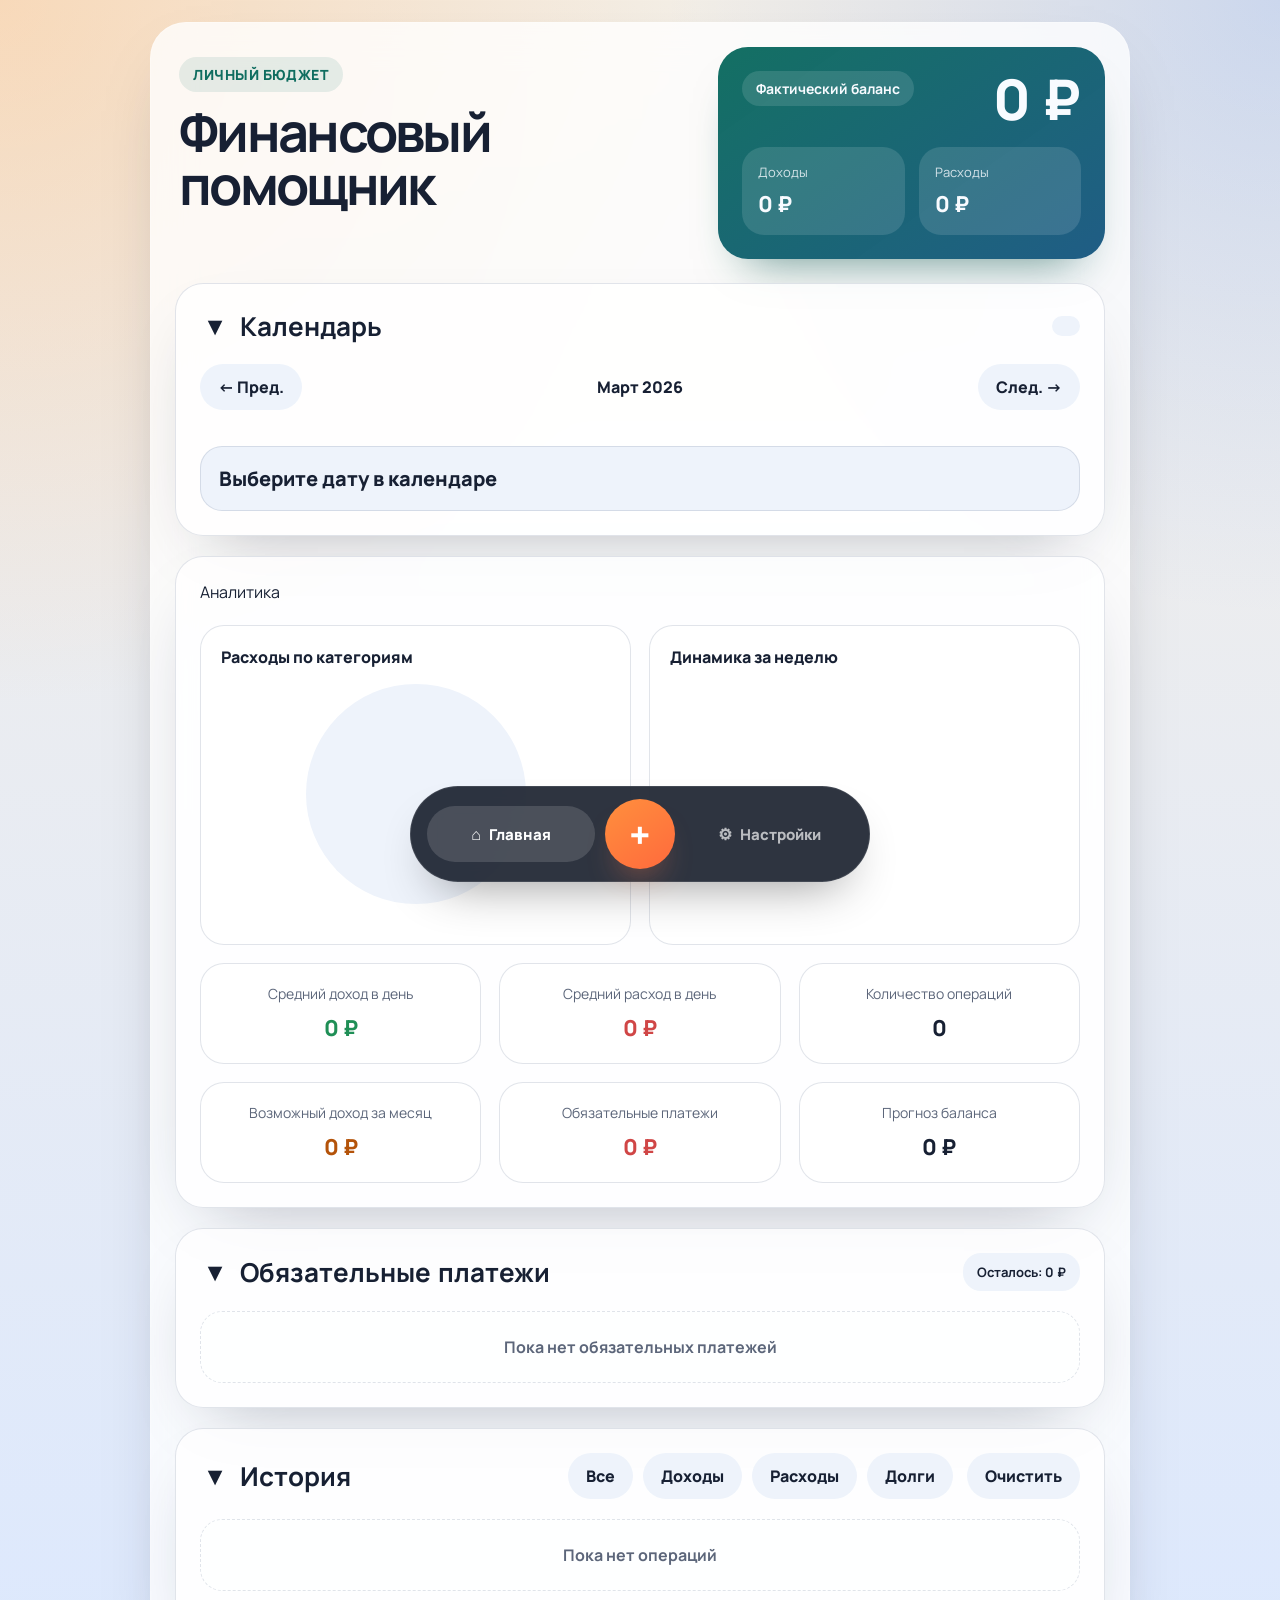
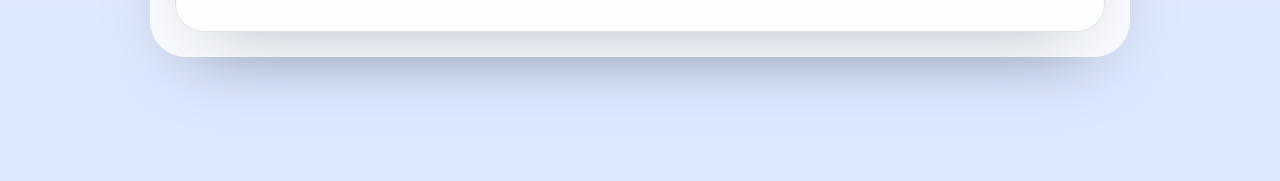
==== commit ce7f4c9d: "adding authorization" ====
--- a/index.html
+++ b/index.html
@@ -1,2999 +1,273 @@
-<!DOCTYPE html>
-<html lang="ru">
-<head>
-    <meta charset="UTF-8">
-    <meta name="viewport" content="width=device-width, initial-scale=1.0">
-    <title>Финансы + Аналитика</title>
+<!DOCTYPE html>
+<html lang="ru">
+
+<head>
+    <meta charset="UTF-8">
+    <meta name="viewport" content="width=device-width, initial-scale=1.0">
+    <link rel="icon" href="./public/icons/icon.png" type="image/png">
+    <link rel="manifest" href="./manifest.json">
+    <title>Финансовый помощник</title>
     <link rel="stylesheet" href="./src/styles/main.css">
-    <!--
-    <style>
-        * {
-            box-sizing: border-box;
-            font-family: 'Inter', system-ui, -apple-system, BlinkMacSystemFont, 'Segoe UI', Roboto, sans-serif;
-            margin: 0;
-            padding: 0;
-        }
-        
-        @import url('https://fonts.googleapis.com/css2?family=Inter:opsz@14..32&display=swap');
-        
-        body {
-            background: linear-gradient(145deg, #0a1a2b, #1a2f45, #2a4055);
-            display: flex;
-            justify-content: center;
-            padding: 20px 10px;
-            min-height: 100vh;
-        }
-        .app {
-            max-width: 850px;
-            width: 100%;
-            background: rgba(255, 255, 255, 0.98);
-            backdrop-filter: blur(15px);
-            border-radius: 64px;
-            box-shadow: 0 40px 70px -15px rgba(0, 0, 0, 0.7), inset 0 0 0 1px rgba(255, 255, 255, 0.3);
-            padding: 30px 28px 40px;
-        }
-        h1 {
-            font-size: 38px;
-            font-weight: 800;
-            background: linear-gradient(145deg, #1e3c72, #4f7ab3, #7aa5d9);
-            -webkit-background-clip: text;
-            -webkit-text-fill-color: transparent;
-            margin-bottom: 25px;
-            letter-spacing: -0.5px;
-            text-shadow: 0 2px 15px rgba(0,0,0,0.1);
-        }
-        
-        /* ВКЛАДКИ */
-        .tabs {
-            display: flex;
-            gap: 15px;
-            margin-bottom: 30px;
-            background: rgba(0,0,0,0.03);
-            padding: 8px;
-            border-radius: 60px;
-        }
-        .tab-btn {
-            flex: 1;
-            padding: 16px 24px;
-            border: none;
-            background: transparent;
-            border-radius: 50px;
-            font-weight: 700;
-            font-size: 18px;
-            color: #64748b;
-            cursor: pointer;
-            transition: all 0.3s;
-        }
-        .tab-btn.active {
-            background: white;
-            color: #1e3c72;
-            box-shadow: 0 10px 25px -5px rgba(0,0,0,0.2);
-        }
-        
-        /* ИМПОРТ/ЭКСПОРТ */
-        .import-export-section {
-            background: rgba(255, 255, 255, 0.9);
-            backdrop-filter: blur(8px);
-            border-radius: 60px;
-            padding: 16px 24px;
-            margin-bottom: 30px;
-            border: 1px solid rgba(255, 255, 255, 0.6);
-            box-shadow: 0 15px 35px -10px rgba(0,0,0,0.2);
-            display: flex;
-            justify-content: space-between;
-            align-items: center;
-            flex-wrap: wrap;
-            gap: 15px;
-        }
-        .import-export-title {
-            font-weight: 600;
-            color: #1e293b;
-            font-size: 16px;
-            display: flex;
-            align-items: center;
-            gap: 8px;
-            background: rgba(0,0,0,0.02);
-            padding: 6px 14px;
-            border-radius: 40px;
-        }
-        .import-export-buttons {
-            display: flex;
-            gap: 12px;
-            flex-wrap: wrap;
-        }
-        .export-btn, .import-btn {
-            padding: 12px 28px;
-            border-radius: 50px;
-            font-weight: 600;
-            font-size: 14px;
-            cursor: pointer;
-            transition: all 0.3s cubic-bezier(0.175, 0.885, 0.32, 1.275);
-            border: none;
-            display: flex;
-            align-items: center;
-            gap: 8px;
-            letter-spacing: 0.3px;
-        }
-        .export-btn {
-            background: linear-gradient(145deg, #1e3c72, #2a4a7a);
-            color: white;
-            box-shadow: 0 8px 20px -5px #1e3c72;
-        }
-        .export-btn:hover {
-            transform: translateY(-4px) scale(1.02);
-            box-shadow: 0 15px 30px -5px #1e3c72;
-        }
-        .import-btn {
-            background: white;
-            color: #1e3c72;
-            border: 1px solid #1e3c72;
-        }
-        .import-btn:hover {
-            background: #f0f7ff;
-            transform: translateY(-4px) scale(1.02);
-            box-shadow: 0 10px 25px -5px rgba(30, 60, 114, 0.3);
-        }
-        #importFile {
-            display: none;
-        }
-        
-        /* ФАКТИЧЕСКИЙ БАЛАНС */
-        .real-balance-card {
-            background: linear-gradient(145deg, #1e3c72, #2e4f82, #3e62a0);
-            color: white;
-            border-radius: 48px;
-            padding: 30px 28px;
-            margin-bottom: 30px;
-            box-shadow: 0 25px 40px -15px #1e3c72, inset 0 1px 2px rgba(255,255,255,0.3);
-            border: 1px solid rgba(255, 255, 255, 0.2);
-            transition: all 0.3s;
-        }
-        .real-balance-card:hover {
-            transform: scale(1.01) translateY(-3px);
-            box-shadow: 0 30px 50px -15px #1e3c72;
-        }
-        .real-balance-row {
-            display: flex;
-            justify-content: space-between;
-            align-items: baseline;
-            flex-wrap: wrap;
-            gap: 15px;
-        }
-        .real-balance-label {
-            font-size: 20px;
-            font-weight: 500;
-            opacity: 0.9;
-            letter-spacing: 0.5px;
-            background: rgba(255,255,255,0.1);
-            padding: 8px 20px;
-            border-radius: 40px;
-        }
-        .real-balance-number {
-            font-size: 56px;
-            font-weight: 800;
-            line-height: 1;
-            text-shadow: 0 4px 15px rgba(0,0,0,0.3);
-            background: linear-gradient(145deg, #fff, #e0e8ff);
-            -webkit-background-clip: text;
-            -webkit-text-fill-color: transparent;
-        }
-        .real-stats {
-            display: flex;
-            justify-content: space-between;
-            margin-top: 25px;
-            padding-top: 25px;
-            border-top: 2px solid rgba(255,255,255,0.2);
-            gap: 15px;
-        }
-        .real-stat-item {
-            text-align: center;
-            flex: 1;
-            background: rgba(255,255,255,0.1);
-            border-radius: 30px;
-            padding: 15px 5px;
-            backdrop-filter: blur(5px);
-            transition: all 0.2s;
-        }
-        .real-stat-item:hover {
-            background: rgba(255,255,255,0.2);
-            transform: translateY(-3px);
-        }
-        .real-stat-label {
-            font-size: 15px;
-            opacity: 0.8;
-            margin-bottom: 8px;
-            font-weight: 500;
-        }
-        .real-stat-number {
-            font-size: 26px;
-            font-weight: 700;
-        }
-
-        /* КАЛЕНДАРЬ (со сворачиванием) */
-        .calendar-section {
-            background: rgba(255, 255, 255, 0.9);
-            backdrop-filter: blur(8px);
-            border-radius: 48px;
-            padding: 24px 24px;
-            margin-bottom: 30px;
-            border: 1px solid rgba(255, 255, 255, 0.6);
-            box-shadow: 0 15px 35px -10px rgba(0,0,0,0.2);
-        }
-        .calendar-header {
-            display: flex;
-            justify-content: space-between;
-            align-items: center;
-            margin-bottom: 0;
-            flex-wrap: wrap;
-            gap: 15px;
-            cursor: pointer;
-            user-select: none;
-            padding: 5px 10px 5px 15px;
-            border-radius: 50px;
-            transition: background 0.2s;
-        }
-        .calendar-header:hover {
-            background: rgba(0, 0, 0, 0.02);
-        }
-        .calendar-header h3 {
-            font-size: 24px;
-            font-weight: 700;
-            color: #2d3748;
-            display: flex;
-            align-items: center;
-            gap: 15px;
-        }
-        .calendar-collapse-icon {
-            font-size: 20px;
-            color: #718096;
-            transition: transform 0.4s;
-        }
-        .calendar-collapse-icon.collapsed {
-            transform: rotate(-90deg);
-        }
-        .current-datetime {
-            background: linear-gradient(145deg, #4299e1, #3182ce);
-            color: white;
-            padding: 10px 25px;
-            border-radius: 50px;
-            font-weight: 600;
-            font-size: 16px;
-            box-shadow: 0 5px 15px -5px #4299e1;
-        }
-        .calendar-content {
-            transition: all 0.4s ease-in-out;
-            overflow: hidden;
-            margin-top: 25px;
-        }
-        .calendar-content.collapsed {
-            display: none;
-        }
-        .calendar-nav {
-            display: flex;
-            gap: 10px;
-            align-items: center;
-            margin-bottom: 20px;
-        }
-        .calendar-nav button {
-            background: white;
-            border: 2px solid #e2e8f0;
-            border-radius: 40px;
-            padding: 10px 18px;
-            font-weight: 600;
-            color: #1e293b;
-            cursor: pointer;
-            transition: all 0.2s;
-            font-size: 14px;
-            box-shadow: 0 2px 8px rgba(0,0,0,0.05);
-        }
-        .calendar-nav button:hover {
-            background: #1e3c72;
-            color: white;
-            border-color: #1e3c72;
-            transform: translateY(-2px);
-        }
-        .calendar-grid {
-            display: grid;
-            grid-template-columns: repeat(7, 1fr);
-            gap: 8px;
-            margin-bottom: 15px;
-        }
-        .calendar-weekday {
-            text-align: center;
-            font-weight: 600;
-            color: #64748b;
-            font-size: 14px;
-            padding: 10px 0;
-        }
-        .calendar-day {
-            background: white;
-            border: 2px solid #e2e8f0;
-            border-radius: 20px;
-            padding: 15px 5px;
-            text-align: center;
-            font-weight: 600;
-            color: #1e293b;
-            cursor: pointer;
-            transition: all 0.2s;
-            position: relative;
-        }
-        .calendar-day:hover {
-            background: #1e3c72;
-            color: white;
-            border-color: #1e3c72;
-            transform: scale(1.05);
-            z-index: 2;
-            box-shadow: 0 10px 20px -5px #1e3c72;
-        }
-        .calendar-day.selected {
-            background: linear-gradient(145deg, #1e3c72, #2e4f82);
-            color: white;
-            border-color: #1e3c72;
-            box-shadow: 0 8px 20px -5px #1e3c72;
-            transform: scale(1.03);
-        }
-        .calendar-day.empty {
-            background: #f8fafc;
-            border-color: #e9eef3;
-            color: #a0aec0;
-            cursor: default;
-            opacity: 0.6;
-        }
-        .calendar-day.empty:hover {
-            transform: none;
-            background: #f8fafc;
-            color: #a0aec0;
-            border-color: #e9eef3;
-        }
-        .day-indicator {
-            position: absolute;
-            top: 3px;
-            right: 3px;
-            width: 8px;
-            height: 8px;
-            border-radius: 50%;
-        }
-        .day-indicator.income {
-            background: #38a169;
-        }
-        .day-indicator.expense {
-            background: #e53e3e;
-        }
-        .day-indicator.both {
-            background: linear-gradient(145deg, #38a169 50%, #e53e3e 50%);
-        }
-        .day-indicator.obligation {
-            background: #fbbf24;
-            width: 10px;
-            height: 10px;
-            top: 2px;
-            right: 2px;
-            box-shadow: 0 0 0 2px rgba(251, 191, 36, 0.3);
-        }
-        .day-summary {
-            font-size: 11px;
-            margin-top: 3px;
-            font-weight: 400;
-        }
-        .selected-date-info {
-            margin-top: 20px;
-            padding: 20px;
-            background: #f8fafc;
-            border-radius: 30px;
-            border: 2px solid #e2e8f0;
-        }
-        .selected-date-title {
-            font-size: 18px;
-            font-weight: 700;
-            color: #1e293b;
-            margin-bottom: 15px;
-            display: flex;
-            align-items: center;
-            gap: 10px;
-        }
-        .selected-date-stats {
-            display: flex;
-            gap: 20px;
-            flex-wrap: wrap;
-            margin-bottom: 15px;
-        }
-        .selected-date-stat {
-            background: white;
-            border-radius: 30px;
-            padding: 10px 20px;
-            font-size: 15px;
-            font-weight: 600;
-            color: #2d3748;
-            box-shadow: 0 2px 8px rgba(0,0,0,0.05);
-        }
-        .selected-date-stat span {
-            font-weight: 700;
-            margin-left: 8px;
-        }
-        .selected-date-stat.income span { color: #38a169; }
-        .selected-date-stat.expense span { color: #e53e3e; }
-        
-        /* БЛОК ПОТЕНЦИАЛЬНОГО ДОХОДА В КАЛЕНДАРЕ */
-        .potential-income-inline {
-            margin-top: 20px;
-            padding: 15px;
-            background: white;
-            border-radius: 25px;
-            border: 2px dashed #ed8936;
-        }
-        .potential-income-inline h4 {
-            color: #ed8936;
-            font-size: 16px;
-            margin-bottom: 12px;
-            display: flex;
-            align-items: center;
-            gap: 8px;
-        }
-        .potential-add-inline {
-            display: flex;
-            gap: 10px;
-            margin-bottom: 15px;
-            flex-wrap: wrap;
-        }
-        .potential-add-inline input {
-            flex: 1;
-            padding: 12px 18px;
-            border: 2px solid #e2e8f0;
-            border-radius: 40px;
-            font-size: 15px;
-        }
-        .potential-add-inline input:focus {
-            outline: none;
-            border-color: #ed8936;
-            box-shadow: 0 0 0 3px rgba(237, 137, 54, 0.2);
-        }
-        .potential-add-inline button {
-            background: linear-gradient(145deg, #ed8936, #dd6b20);
-            border: none;
-            color: white;
-            font-weight: 700;
-            padding: 0 25px;
-            border-radius: 40px;
-            cursor: pointer;
-            transition: all 0.3s;
-            box-shadow: 0 8px 20px -5px #ed8936;
-        }
-        .potential-add-inline button:hover {
-            transform: translateY(-3px) scale(1.02);
-            box-shadow: 0 15px 30px -5px #ed8936;
-        }
-        .potential-list-inline {
-            max-height: 200px;
-            overflow-y: auto;
-        }
-        .potential-item-inline {
-            display: flex;
-            justify-content: space-between;
-            align-items: center;
-            padding: 12px 15px;
-            background: #fff5e6;
-            border-radius: 20px;
-            margin-bottom: 8px;
-            border: 1px solid #ffd9b0;
-        }
-        .potential-item-inline span {
-            font-weight: 600;
-            color: #b45309;
-        }
-        .potential-actions {
-            display: flex;
-            gap: 8px;
-            align-items: center;
-        }
-        .potential-confirm-btn {
-            background: #38a169;
-            border: none;
-            color: white;
-            font-size: 14px;
-            padding: 6px 12px;
-            border-radius: 30px;
-            cursor: pointer;
-            transition: all 0.2s;
-            font-weight: 600;
-        }
-        .potential-confirm-btn:hover {
-            background: #2f855a;
-            transform: translateY(-2px);
-            box-shadow: 0 4px 10px -2px #38a169;
-        }
-        .potential-delete-inline {
-            background: none;
-            border: none;
-            color: #a0aec0;
-            font-size: 18px;
-            cursor: pointer;
-            padding: 5px 10px;
-            border-radius: 50%;
-            transition: all 0.2s;
-        }
-        .potential-delete-inline:hover {
-            color: #e53e3e;
-            background: #fff5f5;
-            transform: rotate(90deg);
-        }
-        
-        .selected-date-list {
-            max-height: 200px;
-            overflow-y: auto;
-            display: flex;
-            flex-direction: column;
-            gap: 8px;
-            margin-top: 15px;
-        }
-        .selected-date-item {
-            display: flex;
-            justify-content: space-between;
-            align-items: center;
-            padding: 12px 16px;
-            background: white;
-            border-radius: 20px;
-            border: 1px solid #e2e8f0;
-        }
-        .selected-date-item .item-title {
-            font-weight: 600;
-            color: #2d3748;
-        }
-        .selected-date-item .item-amount.income {
-            color: #38a169;
-            font-weight: 700;
-        }
-        .selected-date-item .item-amount.expense {
-            color: #e53e3e;
-            font-weight: 700;
-        }
-
-        /* ОБЯЗАТЕЛЬНЫЕ ПЛАТЕЖИ */
-        .obligations-section {
-            background: rgba(255, 255, 255, 0.9);
-            backdrop-filter: blur(8px);
-            border-radius: 48px;
-            padding: 24px 24px;
-            margin-bottom: 30px;
-            border: 1px solid rgba(255, 255, 255, 0.6);
-            box-shadow: 0 15px 35px -10px rgba(0,0,0,0.2);
-        }
-        .section-header {
-            display: flex;
-            justify-content: space-between;
-            align-items: center;
-            margin-bottom: 20px;
-            flex-wrap: wrap;
-            gap: 15px;
-            cursor: pointer;
-            user-select: none;
-            padding: 5px 10px 5px 15px;
-            border-radius: 50px;
-            transition: background 0.2s;
-        }
-        .section-header:hover {
-            background: rgba(0, 0, 0, 0.02);
-        }
-        .section-header h2 {
-            font-size: 24px;
-            font-weight: 700;
-            color: #2d3748;
-            display: flex;
-            align-items: center;
-            gap: 15px;
-        }
-        .collapse-icon {
-            font-size: 20px;
-            color: #718096;
-            transition: transform 0.4s;
-        }
-        .collapse-icon.collapsed {
-            transform: rotate(-90deg);
-        }
-        .month-summary {
-            background: linear-gradient(145deg, #4299e1, #3182ce, #2b6cb0);
-            color: white;
-            border-radius: 50px;
-            padding: 10px 25px;
-            font-weight: 700;
-            box-shadow: 0 8px 20px -5px #4299e1;
-        }
-        .obligations-list {
-            display: flex;
-            flex-direction: column;
-            gap: 15px;
-            margin-bottom: 25px;
-            transition: opacity 0.4s;
-        }
-        .obligations-list.collapsed {
-            display: none;
-        }
-        .obligation-item {
-            background: white;
-            border-radius: 35px;
-            padding: 20px 24px;
-            display: flex;
-            justify-content: space-between;
-            align-items: center;
-            box-shadow: 0 8px 20px -5px rgba(0,0,0,0.1);
-            border: 1px solid #e2e8f0;
-            transition: all 0.3s;
-        }
-        .obligation-item:hover {
-            transform: translateY(-4px) scale(1.01);
-            box-shadow: 0 15px 30px -5px rgba(0,0,0,0.15);
-            border-color: #4299e1;
-        }
-        .obligation-info {
-            display: flex;
-            flex-direction: column;
-            gap: 12px;
-        }
-        .obligation-title {
-            font-weight: 800;
-            font-size: 20px;
-            color: #2d3748;
-            display: flex;
-            align-items: center;
-            gap: 8px;
-        }
-        .obligation-date {
-            font-size: 15px;
-            color: #718096;
-            display: flex;
-            align-items: center;
-            gap: 12px;
-            flex-wrap: wrap;
-        }
-        .obligation-timer {
-            font-size: 14px;
-            padding: 6px 18px;
-            border-radius: 50px;
-            background: #fef3c7;
-            color: #97550e;
-            font-weight: 700;
-            display: inline-block;
-            box-shadow: 0 2px 8px rgba(0,0,0,0.05);
-        }
-        .timer-urgent {
-            background: #fed7d7;
-            color: #c53030;
-        }
-        .timer-passed {
-            background: #e2e8f0;
-            color: #4a5568;
-        }
-        .obligation-amount {
-            font-weight: 800;
-            font-size: 26px;
-            display: flex;
-            align-items: center;
-            gap: 20px;
-        }
-        .amount-due {
-            color: #e53e3e;
-        }
-        .obligation-actions {
-            display: flex;
-            align-items: center;
-            gap: 12px;
-        }
-        .toggle-status-btn {
-            background: none;
-            border: 2px solid #cbd5e0;
-            border-radius: 50px;
-            padding: 10px 22px;
-            font-size: 14px;
-            font-weight: 700;
-            color: #4a5568;
-            cursor: pointer;
-            transition: all 0.3s;
-            white-space: nowrap;
-        }
-        .toggle-status-btn:hover {
-            background: linear-gradient(145deg, #3182ce, #2b6cb0);
-            border-color: #3182ce;
-            color: white;
-            transform: translateY(-3px);
-            box-shadow: 0 8px 20px -5px #3182ce;
-        }
-        .delete-obligation-btn {
-            background: none;
-            border: none;
-            font-size: 24px;
-            color: #a0aec0;
-            cursor: pointer;
-            padding: 8px 12px;
-            border-radius: 50%;
-            transition: all 0.3s;
-        }
-        .delete-obligation-btn:hover {
-            color: #e53e3e;
-            background: #fff5f5;
-            transform: rotate(90deg) scale(1.2);
-        }
-        .add-obligation {
-            display: flex;
-            flex-wrap: wrap;
-            gap: 15px;
-            background: #f8fafc;
-            border-radius: 40px;
-            padding: 22px;
-            border: 2px dashed #cbd5e0;
-        }
-        .add-obligation input {
-            flex: 1 1 150px;
-            padding: 18px 24px;
-            border: 2px solid #e2e8f0;
-            border-radius: 50px;
-            font-size: 16px;
-            background: white;
-            transition: all 0.2s;
-        }
-        .add-obligation input:focus {
-            outline: none;
-            border-color: #4299e1;
-            box-shadow: 0 0 0 4px rgba(66, 153, 225, 0.2);
-        }
-        .add-obligation button {
-            background: linear-gradient(145deg, #4299e1, #3182ce);
-            border: none;
-            color: white;
-            font-weight: 700;
-            padding: 0 40px;
-            border-radius: 50px;
-            font-size: 16px;
-            cursor: pointer;
-            transition: all 0.3s;
-            box-shadow: 0 8px 20px -5px #4299e1;
-        }
-        .add-obligation button:hover {
-            transform: translateY(-4px) scale(1.02);
-            box-shadow: 0 15px 30px -5px #4299e1;
+</head>
+
+<body data-theme="light">
+    <div class="app-shell">
+        <main class="app">
+            <header class="hero-section">
+                <div class="hero-copy">
+                    <span class="hero-eyebrow">Личный бюджет</span>
+                    <h1>Финансовый помощник</h1>
+                </div>
+
+                <div class="real-balance-card">
+                    <div class="real-balance-row">
+                        <span class="real-balance-label">Фактический баланс</span>
+                        <span class="real-balance-number" id="realBalance">0 ₽</span>
+                    </div>
+                    <div class="real-stats">
+                        <div class="real-stat-item">
+                            <div class="real-stat-label">Доходы</div>
+                            <div class="real-stat-number" id="realIncome">0 ₽</div>
+                        </div>
+                        <div class="real-stat-item">
+                            <div class="real-stat-label">Расходы</div>
+                            <div class="real-stat-number" id="realExpense">0 ₽</div>
+                        </div>
+                    </div>
+                </div>
+            </header>
+
+            <section class="screen active" id="homeScreen">
+                <div class="calendar-section card">
+                    <div class="calendar-header" id="calendarHeader">
+                        <h2>
+                            <span class="calendar-collapse-icon" id="calendarCollapseIcon">▾</span>
+                            Календарь
+                        </h2>
+                        <div class="current-datetime" id="currentDateTime"></div>
+                    </div>
+
+                    <div class="calendar-content" id="calendarContent">
+                        <div class="calendar-nav">
+                            <button type="button" id="prevMonthBtn">← Пред.</button>
+                            <span id="currentMonthYear">Март 2026</span>
+                            <button type="button" id="nextMonthBtn">След. →</button>
+                        </div>
+                        <div class="calendar-grid" id="calendarGrid"></div>
+                        <div class="selected-date-info" id="selectedDateInfo">
+                            <div class="selected-date-title">Выберите дату в календаре</div>
+                        </div>
+                    </div>
+                </div>
+
+                <div class="analytics-section card">
+                    <div class="analytics-title">Аналитика</div>
+
+                    <div class="analytics-grid">
+                        <div class="chart-card">
+                            <div class="chart-title">Расходы по категориям</div>
+                            <div class="pie-chart" id="pieChart"></div>
+                            <div class="chart-legend" id="pieLegend"></div>
+                        </div>
+
+                        <div class="chart-card">
+                            <div class="chart-title">Динамика за неделю</div>
+                            <div class="bar-chart" id="barChart"></div>
+                        </div>
+                    </div>
+
+                    <div class="stats-grid">
+                        <div class="stat-card">
+                            <div class="stat-label">Средний доход в день</div>
+                            <div class="stat-value positive" id="avgIncome">0 ₽</div>
+                        </div>
+                        <div class="stat-card">
+                            <div class="stat-label">Средний расход в день</div>
+                            <div class="stat-value negative" id="avgExpense">0 ₽</div>
+                        </div>
+                        <div class="stat-card">
+                            <div class="stat-label">Количество операций</div>
+                            <div class="stat-value" id="totalOperations">0</div>
+                        </div>
+                        <div class="stat-card">
+                            <div class="stat-label">Возможный доход за месяц</div>
+                            <div class="stat-value warning" id="potentialMonthTotal">0 ₽</div>
+                        </div>
+                        <div class="stat-card">
+                            <div class="stat-label">Обязательные платежи</div>
+                            <div class="stat-value negative" id="obligationsMonthTotal">0 ₽</div>
+                        </div>
+                        <div class="stat-card">
+                            <div class="stat-label">Прогноз баланса</div>
+                            <div class="stat-value" id="forecastBalance">0 ₽</div>
+                        </div>
+                    </div>
+                </div>
+
+                <div class="obligations-section card">
+                    <div class="section-header" id="obligationsHeader">
+                        <h2>
+                            <span class="collapse-icon" id="collapseIcon">▾</span>
+                            Обязательные платежи
+                        </h2>
+                        <div class="month-summary" id="monthObligationLeft">Осталось: 0 ₽</div>
+                    </div>
+
+                    <div class="obligations-list" id="obligationsList">
+                        <div class="empty-message">Пока нет обязательных платежей</div>
+                    </div>
+                </div>
+
+                <div class="history-section card">
+                    <div class="history-header" id="historyHeader">
+                        <h2>
+                            <span class="history-collapse-icon" id="historyCollapseIcon">▾</span>
+                            История
+                        </h2>
+                        <div class="history-controls">
+                            <div class="history-filter">
+                                <button class="filter-btn active" id="filterAll" type="button">Все</button>
+                                <button class="filter-btn" id="filterIncome" type="button">Доходы</button>
+                                <button class="filter-btn" id="filterExpense" type="button">Расходы</button>
+                                <button class="filter-btn" id="filterDebt" type="button">Долги</button>
+                            </div>
+                            <button class="clear-btn" id="clearAllBtn" type="button">Очистить</button>
+                        </div>
+                    </div>
+
+                    <div class="history-content" id="historyContent">
+                        <ul class="transactions-list" id="transactionsList">
+                            <li class="empty-message">Пока нет операций</li>
+                        </ul>
+                    </div>
+                </div>
+            </section>
+
+            <section class="screen" id="settingsScreen">
+                <div class="settings-grid">
+                    <div class="settings-card auth-card">
+                        <div class="settings-card-head">
+                            <div>
+                                <h2>Аккаунт</h2>
+                                <p id="authStatusText">Войдите, чтобы включить синхронизацию данных через Supabase.</p>
+                            </div>
+                            <span class="auth-badge" id="authStatusBadge">Гость</span>
+                        </div>
+
+                        <div class="auth-user-panel" id="authUserPanel" hidden>
+                            <div class="auth-user-label">Текущий аккаунт</div>
+                            <div class="auth-user-email" id="authUserEmail"></div>
+                        </div>
+
+                        <!-- <div class="modal-grid auth-fields" id="authFields">
+                            <div class="modal-field">
+                                <label for="authEmailInput">Email</label>
+                                <input id="authEmailInput" type="email" placeholder="you@example.com" autocomplete="email">
+                            </div>
+                            <div class="modal-field">
+                                <label for="authPasswordInput">Пароль</label>
+                                <input id="authPasswordInput" type="password" placeholder="Не меньше 6 символов" autocomplete="current-password">
+                            </div>
+                        </div> -->
+
+                        <div class="settings-actions auth-actions" id="authActions">
+                            <button class="export-btn" id="signInBtn" type="button">Войти</button>
+                            <button class="import-btn" id="signUpBtn" type="button">Регистрация</button>
+                            <button class="clear-btn" id="signOutBtn" type="button" hidden>Выйти</button>
+                        </div>
+
+                        <div class="sync-status" id="syncStatus">Локальный режим. Войдите, чтобы хранить данные в Supabase.</div>
+                        <div class="auth-note" id="authNote">Можно продолжать пользоваться приложением локально или войти, чтобы включить облачное хранение.</div>
+                    </div>
+
+                    <div class="settings-card">
+                        <div class="settings-card-head">
+                            <div>
+                                <h2>Тема</h2>
+                                <p>Переключение между светлой и тёмной темой интерфейса.</p>
+                            </div>
+                        </div>
+
+                        <label class="theme-toggle" for="themeToggle">
+                            <div>
+                                <span class="theme-toggle-title">Режим оформления</span>
+                                <span class="theme-toggle-caption" id="themeToggleCaption">Светлая тема</span>
+                            </div>
+                            <span class="switch-control">
+                                <input type="checkbox" id="themeToggle" aria-label="Переключить тему">
+                                <span class="switch-slider"></span>
+                            </span>
+                        </label>
+                    </div>
+
+                    <div class="settings-card">
+                        <div class="settings-card-head">
+                            <div>
+                                <h2>Резервное копирование</h2>
+                                <p>Экспортируйте данные в JSON и загружайте резервную копию обратно.</p>
+                            </div>
+                        </div>
+
+                        <div class="import-export-buttons settings-actions">
+                            <button class="export-btn" id="exportDataBtn" type="button">Экспорт</button>
+                            <button class="import-btn" id="importDataBtn" type="button">Импорт</button>
+                            <input type="file" id="importFile" accept=".json,application/json">
+                        </div>
+                    </div>
+                </div>
+            </section>
+        </main>
+
+        <nav class="bottom-navbar" aria-label="Основная навигация">
+            <button class="nav-btn active" id="navHomeBtn" type="button">
+                <span class="nav-btn-icon">⌂</span>
+                <span>Главная</span>
+            </button>
+            <button class="nav-btn nav-btn-plus" id="openOperationModalBtn" type="button"
+                aria-label="Добавить операцию">
+                +
+            </button>
+            <button class="nav-btn" id="navSettingsBtn" type="button">
+                <span class="nav-btn-icon">⚙</span>
+                <span>Настройки</span>
+            </button>
+        </nav>
+    </div>
+
+    <div class="modal-backdrop" id="formModal" hidden>
+        <div class="modal-dialog" role="dialog" aria-modal="true" aria-labelledby="formModalTitle">
+            <div class="modal-header">
+                <h2 id="formModalTitle">Новое действие</h2>
+                <button type="button" class="modal-close" id="formModalCancel" aria-label="Закрыть">✕</button>
+            </div>
+            <form class="modal-form" id="formModalForm">
+                <div class="modal-fields" id="formModalFields"></div>
+                <div class="modal-error" id="formModalError"></div>
+                <div class="modal-actions">
+                    <button type="button" class="modal-secondary-btn" id="formModalCancelAlt">Отмена</button>
+                    <button type="submit" class="modal-primary-btn" id="formModalSubmit">Сохранить</button>
+                </div>
+            </form>
+        </div>
+    </div>
+
+    <script type="module" src="./src/main.js?v=20260403b"></script>
+    <script>
+        const isLocalhost = ['localhost', '127.0.0.1'].includes(window.location.hostname);
+
+        if ('serviceWorker' in navigator && isLocalhost) {
+            navigator.serviceWorker.getRegistrations()
+                .then((registrations) => Promise.all(registrations.map((registration) => registration.unregister())))
+                .then(() => console.log('SW disabled for localhost'))
+                .catch((err) => console.log('SW cleanup error:', err));
+        } else if ('serviceWorker' in navigator) {
+            window.addEventListener('load', () => {
+                navigator.serviceWorker.register('./sw.js')
+                    .then(reg => console.log('SW registered:', reg))
+                    .catch(err => console.log('SW error:', err));
+            });
         }
-        .obligation-toggle-row {
-            display: flex;
-            align-items: center;
-            gap: 12px;
-            flex: 1 1 100%;
-            background: white;
-            padding: 14px 18px;
-            border-radius: 26px;
-            border: 2px solid #e2e8f0;
-        }
-        .obligation-toggle-row label {
-            font-weight: 700;
-            color: #1e293b;
-        }
-        .obligation-toggle-row input[type="checkbox"] {
-            flex: 0 0 auto;
-            width: 20px;
-            height: 20px;
-            accent-color: #3182ce;
-            padding: 0;
-        }
-        .recurring-fields {
-            display: none;
-            flex: 1 1 100%;
-            gap: 15px;
-            flex-wrap: wrap;
-            background: white;
-            padding: 16px;
-            border-radius: 28px;
-            border: 2px solid #dbeafe;
-        }
-        .recurring-fields.visible {
-            display: flex;
-        }
-        .recurring-fields select,
-        .recurring-fields input {
-            flex: 1 1 180px;
-            padding: 16px 20px;
-            border: 2px solid #e2e8f0;
-            border-radius: 40px;
-            font-size: 15px;
-            background: white;
-        }
-        #obligWeekday,
-        #obligMonthday {
-            display: none;
-        }
-        .recurring-fields select.visible,
-        .recurring-fields input.visible {
-            display: block;
-        }
-        .recurring-fields label {
-            display: none;
-            align-items: center;
-            gap: 8px;
-            color: #1d4ed8;
-            font-weight: 700;
-            font-size: 15px;
-            background: #eff6ff;
-            padding: 0 15px;
-            border-radius: 40px;
-            border: 2px solid #bfdbfe;
-        }
-        .recurring-fields label.visible {
-            display: flex;
-        }
-        .obligation-badges {
-            display: flex;
-            gap: 8px;
-            flex-wrap: wrap;
-            margin-top: 8px;
-        }
-        .obligation-badge {
-            display: inline-flex;
-            align-items: center;
-            gap: 6px;
-            background: #eff6ff;
-            color: #1d4ed8;
-            border: 1px solid #bfdbfe;
-            border-radius: 999px;
-            padding: 4px 10px;
-            font-size: 12px;
-            font-weight: 700;
-        }
-
-        /* БЛОК ДОХОДОВ И РАСХОДОВ */
-        .regular-section {
-            background: rgba(255, 255, 255, 0.9);
-            backdrop-filter: blur(8px);
-            border-radius: 48px;
-            padding: 24px 24px;
-            margin-bottom: 30px;
-            border: 1px solid rgba(255, 255, 255, 0.6);
-            box-shadow: 0 15px 35px -10px rgba(0,0,0,0.2);
-        }
-        .form-row {
-            display: flex;
-            gap: 15px;
-            margin-bottom: 15px;
-            flex-wrap: wrap;
-        }
-        .form-row select, .form-row input {
-            flex: 1 1 150px;
-            padding: 18px 24px;
-            border: 2px solid #e2e8f0;
-            border-radius: 50px;
-            font-size: 16px;
-            background: white;
-            transition: all 0.2s;
-            box-shadow: inset 0 2px 5px rgba(0,0,0,0.02);
-        }
-        .form-row select:focus, .form-row input:focus {
-            outline: none;
-            border-color: #667eea;
-            box-shadow: 0 0 0 4px rgba(102, 126, 234, 0.2);
-        }
-        .type-toggle {
-            display: flex;
-            gap: 12px;
-        }
-        .type-btn {
-            flex: 1;
-            padding: 16px 28px;
-            border: 2px solid #cbd5e0;
-            background: white;
-            border-radius: 50px;
-            font-weight: 700;
-            color: #4a5568;
-            cursor: pointer;
-            transition: all 0.3s;
-            font-size: 16px;
-        }
-        .type-btn.active.income {
-            background: linear-gradient(145deg, #48bb78, #38a169);
-            border-color: #38a169;
-            color: white;
-            box-shadow: 0 8px 20px -5px #38a169;
-        }
-        .type-btn.active.expense {
-            background: linear-gradient(145deg, #f56565, #e53e3e);
-            border-color: #e53e3e;
-            color: white;
-            box-shadow: 0 8px 20px -5px #e53e3e;
-        }
-        
-        /* Поля для долга */
-        .debt-fields {
-            display: none;
-            gap: 15px;
-            margin-bottom: 15px;
-            flex-wrap: wrap;
-            background: #fff9f0;
-            padding: 20px;
-            border-radius: 40px;
-            border: 2px solid #fbd38d;
-        }
-        .debt-fields.visible {
-            display: flex;
-        }
-        .debt-fields input {
-            flex: 1;
-            padding: 16px 20px;
-            border: 2px solid #e2e8f0;
-            border-radius: 40px;
-            font-size: 15px;
-            background: white;
-        }
-        .debt-fields label {
-            display: flex;
-            align-items: center;
-            gap: 8px;
-            color: #b45309;
-            font-weight: 700;
-            font-size: 15px;
-            background: white;
-            padding: 0 15px;
-            border-radius: 40px;
-            border: 2px solid #fbd38d;
-        }
-        
-        .add-btn {
-            background: linear-gradient(145deg, #667eea, #764ba2, #9f7aea);
-            color: white;
-            border: none;
-            border-radius: 50px;
-            padding: 20px 32px;
-            font-weight: 800;
-            cursor: pointer;
-            width: 100%;
-            font-size: 18px;
-            letter-spacing: 1px;
-            box-shadow: 0 10px 30px -5px #667eea;
-            transition: all 0.3s;
-            margin-top: 10px;
-        }
-        .add-btn:hover {
-            transform: translateY(-5px) scale(1.02);
-            box-shadow: 0 20px 40px -5px #667eea;
-        }
-
-        /* ИСТОРИЯ (со сворачиванием) */
-        .history-section {
-            background: rgba(255, 255, 255, 0.9);
-            backdrop-filter: blur(8px);
-            border-radius: 48px;
-            padding: 24px 24px;
-            margin-bottom: 30px;
-            border: 1px solid rgba(255, 255, 255, 0.6);
-            box-shadow: 0 15px 35px -10px rgba(0,0,0,0.2);
-        }
-        .history-header {
-            display: flex;
-            justify-content: space-between;
-            align-items: center;
-            margin-bottom: 0;
-            flex-wrap: wrap;
-            gap: 15px;
-            cursor: pointer;
-            user-select: none;
-            padding: 5px 10px 5px 15px;
-            border-radius: 50px;
-            transition: background 0.2s;
-        }
-        .history-header:hover {
-            background: rgba(0, 0, 0, 0.02);
-        }
-        .history-header h2 {
-            font-size: 24px;
-            font-weight: 700;
-            color: #2d3748;
-            display: flex;
-            align-items: center;
-            gap: 15px;
-        }
-        .history-collapse-icon {
-            font-size: 20px;
-            color: #718096;
-            transition: transform 0.4s;
-        }
-        .history-collapse-icon.collapsed {
-            transform: rotate(-90deg);
-        }
-        .history-controls {
-            display: flex;
-            gap: 15px;
-            align-items: center;
-            flex-wrap: wrap;
-        }
-        .history-filter {
-            display: flex;
-            gap: 8px;
-            background: #edf2f7;
-            border-radius: 50px;
-            padding: 6px;
-        }
-        .filter-btn {
-            padding: 10px 22px;
-            border: none;
-            background: transparent;
-            border-radius: 40px;
-            font-weight: 600;
-            font-size: 14px;
-            color: #718096;
-            cursor: pointer;
-            transition: all 0.2s;
-            white-space: nowrap;
-        }
-        .filter-btn.active {
-            background: white;
-            color: #1e3c72;
-            box-shadow: 0 4px 12px rgba(0,0,0,0.1);
-        }
-        .clear-btn {
-            background: white;
-            border: 2px solid #e2e8f0;
-            border-radius: 50px;
-            padding: 10px 24px;
-            font-size: 14px;
-            font-weight: 600;
-            color: #718096;
-            cursor: pointer;
-            transition: all 0.3s;
-        }
-        .clear-btn:hover {
-            background: #fed7d7;
-            border-color: #e53e3e;
-            color: #e53e3e;
-            transform: translateY(-2px);
-        }
-        .history-content {
-            transition: all 0.4s ease-in-out;
-            overflow: hidden;
-            margin-top: 25px;
-        }
-        .history-content.collapsed {
-            display: none;
-        }
-        .transactions-list {
-            list-style: none;
-            display: flex;
-            flex-direction: column;
-            gap: 15px;
-        }
-        .transaction-item {
-            background: white;
-            border: 2px solid #edf2f7;
-            border-radius: 30px;
-            padding: 18px 24px;
-            display: flex;
-            justify-content: space-between;
-            align-items: center;
-            transition: all 0.3s;
-            box-shadow: 0 4px 12px rgba(0,0,0,0.02);
-            cursor: pointer;
-        }
-        .transaction-item:hover {
-            border-color: #667eea;
-            transform: translateX(8px) scale(1.01);
-            box-shadow: 0 10px 25px rgba(0,0,0,0.1);
-        }
-        .transaction-info {
-            display: flex;
-            flex-direction: column;
-            gap: 8px;
-        }
-        .transaction-title {
-            font-weight: 700;
-            font-size: 18px;
-            color: #2d3748;
-            display: flex;
-            align-items: center;
-            gap: 10px;
-            flex-wrap: wrap;
-        }
-        .debt-badge {
-            font-size: 12px;
-            padding: 4px 14px;
-            border-radius: 30px;
-            background: #fef3c7;
-            color: #b45309;
-            font-weight: 700;
-        }
-        .transaction-datetime {
-            font-size: 14px;
-            color: #718096;
-            background: #f7fafc;
-            padding: 6px 16px;
-            border-radius: 40px;
-            display: inline-block;
-            width: fit-content;
-            font-weight: 500;
-        }
-        .transaction-amount {
-            font-weight: 800;
-            font-size: 24px;
-            display: flex;
-            align-items: center;
-            gap: 12px;
-            flex-wrap: wrap;
-        }
-        .income-amount { 
-            color: #38a169;
-            background: #f0fff4;
-            padding: 6px 16px;
-            border-radius: 40px;
-        }
-        .expense-amount { 
-            color: #e53e3e;
-            background: #fff5f5;
-            padding: 6px 16px;
-            border-radius: 40px;
-        }
-        .delete-btn {
-            background: none;
-            border: none;
-            font-size: 24px;
-            color: #a0aec0;
-            cursor: pointer;
-            padding: 0 10px;
-            transition: all 0.3s;
-            border-radius: 50%;
-        }
-        .delete-btn:hover {
-            color: #e53e3e;
-            background: #fff5f5;
-            transform: rotate(90deg) scale(1.2);
-        }
-        .edit-btn {
-            background: none;
-            border: none;
-            font-size: 20px;
-            color: #60a5fa;
-            cursor: pointer;
-            padding: 0 10px;
-            transition: all 0.3s;
-            border-radius: 50%;
-        }
-        .edit-btn:hover {
-            color: #2563eb;
-            background: #eff6ff;
-            transform: scale(1.12);
-        }
-
-        .empty-message {
-            text-align: center;
-            padding: 50px;
-            color: #a0aec0;
-            border: 3px dashed #cbd5e0;
-            border-radius: 50px;
-            font-size: 18px;
-            font-weight: 500;
-        }
-        
-        /* АНАЛИТИКА (новая вкладка) */
-        .analytics-section {
-            background: rgba(255, 255, 255, 0.9);
-            backdrop-filter: blur(8px);
-            border-radius: 48px;
-            padding: 30px;
-            margin-bottom: 30px;
-            border: 1px solid rgba(255, 255, 255, 0.6);
-            box-shadow: 0 15px 35px -10px rgba(0,0,0,0.2);
-        }
-        .analytics-title {
-            font-size: 28px;
-            font-weight: 700;
-            color: #1e293b;
-            margin-bottom: 30px;
-            display: flex;
-            align-items: center;
-            gap: 15px;
-        }
-        .analytics-grid {
-            display: grid;
-            grid-template-columns: 1fr 1fr;
-            gap: 25px;
-            margin-bottom: 30px;
-        }
-        .chart-card {
-            background: white;
-            border-radius: 40px;
-            padding: 25px;
-            box-shadow: 0 10px 30px -10px rgba(0,0,0,0.1);
-            border: 1px solid #e2e8f0;
-        }
-        .chart-title {
-            font-size: 18px;
-            font-weight: 700;
-            color: #2d3748;
-            margin-bottom: 20px;
-            display: flex;
-            align-items: center;
-            gap: 8px;
-        }
-        .pie-chart {
-            position: relative;
-            width: 200px;
-            height: 200px;
-            margin: 0 auto 20px;
-            border-radius: 50%;
-            background: #edf2f7;
-            overflow: hidden;
-        }
-        .pie-segment {
-            position: absolute;
-            width: 100%;
-            height: 100%;
-            clip-path: polygon(50% 50%, 50% 0%, 100% 0%, 100% 100%, 0% 100%, 0% 0%, 50% 0%);
-            transform-origin: 50% 50%;
-        }
-        .chart-legend {
-            display: flex;
-            flex-direction: column;
-            gap: 12px;
-            margin-top: 20px;
-        }
-        .legend-item {
-            display: flex;
-            align-items: center;
-            gap: 12px;
-            font-size: 14px;
-            color: #4a5568;
-        }
-        .legend-color {
-            width: 16px;
-            height: 16px;
-            border-radius: 8px;
-        }
-        .bar-chart {
-            display: flex;
-            align-items: flex-end;
-            justify-content: space-around;
-            height: 200px;
-            margin-top: 20px;
-            padding: 10px 0;
-            border-bottom: 2px solid #e2e8f0;
-        }
-        .bar-container {
-            display: flex;
-            flex-direction: column;
-            align-items: center;
-            width: 40px;
-        }
-        .bar {
-            width: 30px;
-            background: linear-gradient(145deg, #4299e1, #3182ce);
-            border-radius: 15px 15px 0 0;
-            transition: height 0.3s;
-        }
-        .bar.income {
-            background: linear-gradient(145deg, #48bb78, #38a169);
-        }
-        .bar.expense {
-            background: linear-gradient(145deg, #f56565, #e53e3e);
-        }
-        .bar-label {
-            margin-top: 8px;
-            font-size: 12px;
-            color: #718096;
-        }
-        .stats-grid {
-            display: grid;
-            grid-template-columns: repeat(3, 1fr);
-            gap: 20px;
-            margin-top: 30px;
-        }
-        .stat-card {
-            background: white;
-            border-radius: 30px;
-            padding: 20px;
-            text-align: center;
-            box-shadow: 0 5px 15px -5px rgba(0,0,0,0.1);
-            border: 1px solid #e2e8f0;
-        }
-        .stat-card .stat-label {
-            font-size: 14px;
-            color: #718096;
-            margin-bottom: 10px;
-        }
-        .stat-card .stat-value {
-            font-size: 24px;
-            font-weight: 700;
-            color: #1e3c72;
-        }
-        .stat-card .stat-value.positive { color: #38a169; }
-        .stat-card .stat-value.negative { color: #e53e3e; }
-        .stat-card .stat-value.warning { color: #ed8936; }
-
-        footer {
-            font-size: 14px;
-            color: #a0aec0;
-            text-align: center;
-            margin-top: 30px;
-            font-weight: 500;
-        }
-        
-        /* Скрытие/показ вкладок */
-        .tab-content {
-            display: none;
-        }
-        .tab-content.active {
-            display: block;
-        }
-
-        @media (max-width: 900px) {
-            body {
-                padding: 16px 8px;
-            }
-            .app {
-                border-radius: 36px;
-                padding: 22px 18px 28px;
-            }
-            h1 {
-                font-size: 32px;
-            }
-            .analytics-grid,
-            .stats-grid {
-                grid-template-columns: 1fr;
-            }
-            .transaction-item,
-            .obligation-item {
-                gap: 16px;
-            }
-            .transaction-info,
-            .obligation-info {
-                min-width: 0;
-            }
-            .transaction-title,
-            .obligation-title,
-            .selected-date-item .item-title {
-                word-break: break-word;
-            }
-        }
-
-        @media (max-width: 640px) {
-            body {
-                padding: 10px 6px;
-            }
-            .app,
-            .real-balance-card,
-            .calendar-section,
-            .obligations-section,
-            .regular-section,
-            .history-section,
-            .analytics-section {
-                border-radius: 28px;
-            }
-            .app {
-                padding: 18px 14px 22px;
-                box-shadow: 0 18px 36px -14px rgba(0, 0, 0, 0.45);
-            }
-            h1 {
-                font-size: 27px;
-                margin-bottom: 18px;
-                line-height: 1.1;
-            }
-            .tabs {
-                flex-direction: column;
-                gap: 8px;
-                border-radius: 24px;
-                margin-bottom: 20px;
-            }
-            .tab-btn {
-                width: 100%;
-                font-size: 16px;
-                padding: 14px 18px;
-            }
-            .import-export-section,
-            .calendar-section,
-            .obligations-section,
-            .regular-section,
-            .history-section,
-            .analytics-section {
-                padding: 16px;
-                margin-bottom: 20px;
-            }
-            .import-export-buttons {
-                width: 100%;
-            }
-            .export-btn,
-            .import-btn {
-                flex: 1 1 100%;
-                justify-content: center;
-                width: 100%;
-            }
-            .real-balance-card {
-                padding: 20px 16px;
-                margin-bottom: 20px;
-            }
-            .real-balance-row,
-            .real-stats,
-            .calendar-header,
-            .section-header,
-            .history-header,
-            .history-controls,
-            .selected-date-stats {
-                flex-direction: column;
-                align-items: stretch;
-            }
-            .real-balance-label,
-            .current-datetime,
-            .month-summary {
-                width: 100%;
-                text-align: center;
-                justify-content: center;
-            }
-            .real-balance-number {
-                font-size: 40px;
-            }
-            .real-stat-number {
-                font-size: 22px;
-            }
-            .calendar-header,
-            .section-header,
-            .history-header {
-                padding: 0;
-                gap: 12px;
-            }
-            .calendar-header h3,
-            .section-header h2,
-            .history-header h2,
-            .analytics-title {
-                font-size: 20px;
-                gap: 10px;
-            }
-            .calendar-nav {
-                flex-wrap: wrap;
-                justify-content: center;
-            }
-            .calendar-nav span {
-                width: 100%;
-                text-align: center;
-                order: -1;
-                font-weight: 700;
-            }
-            .calendar-nav button {
-                flex: 1 1 0;
-                min-width: 120px;
-            }
-            .calendar-grid {
-                gap: 4px;
-            }
-            .calendar-weekday {
-                font-size: 11px;
-                padding: 6px 0;
-            }
-            .calendar-day {
-                min-height: 58px;
-                padding: 8px 2px;
-                border-radius: 14px;
-                font-size: 13px;
-            }
-            .calendar-day:hover {
-                transform: none;
-            }
-            .day-summary {
-                font-size: 9px;
-                line-height: 1.15;
-            }
-            .selected-date-info,
-            .potential-income-inline {
-                padding: 14px;
-                border-radius: 20px;
-            }
-            .selected-date-stat,
-            .selected-date-item,
-            .potential-item-inline {
-                width: 100%;
-                border-radius: 16px;
-            }
-            .selected-date-item,
-            .potential-item-inline,
-            .obligation-item,
-            .transaction-item {
-                flex-direction: column;
-                align-items: stretch;
-            }
-            .potential-actions,
-            .obligation-actions,
-            .transaction-amount {
-                width: 100%;
-                justify-content: flex-end;
-                flex-wrap: wrap;
-            }
-            .potential-add-inline,
-            .form-row,
-            .type-toggle,
-            .debt-fields,
-            .add-obligation,
-            .recurring-fields {
-                flex-direction: column;
-            }
-            .potential-add-inline input,
-            .potential-add-inline button,
-            .form-row select,
-            .form-row input,
-            .debt-fields input,
-            .add-obligation input,
-            .add-obligation button,
-            .recurring-fields select,
-            .recurring-fields input {
-                width: 100%;
-                flex: 1 1 100%;
-            }
-            .add-obligation button,
-            .toggle-status-btn,
-            .clear-btn {
-                min-height: 48px;
-            }
-            .obligation-item,
-            .transaction-item {
-                padding: 16px;
-                border-radius: 22px;
-            }
-            .obligation-item:hover,
-            .transaction-item:hover,
-            .add-btn:hover,
-            .export-btn:hover,
-            .import-btn:hover {
-                transform: none;
-            }
-            .obligation-title,
-            .transaction-title {
-                font-size: 16px;
-            }
-            .obligation-amount,
-            .transaction-amount {
-                font-size: 18px;
-                gap: 10px;
-            }
-            .history-filter {
-                width: 100%;
-                overflow-x: auto;
-                padding-bottom: 2px;
-                justify-content: flex-start;
-            }
-            .filter-btn {
-                flex: 0 0 auto;
-            }
-            .clear-btn {
-                width: 100%;
-            }
-            .empty-message {
-                padding: 24px 16px;
-                font-size: 16px;
-                border-radius: 24px;
-            }
-            .chart-card {
-                padding: 18px 16px;
-                border-radius: 24px;
-            }
-            .pie-chart {
-                width: 160px;
-                height: 160px;
-            }
-            .bar-chart {
-                height: 170px;
-                overflow-x: auto;
-                justify-content: flex-start;
-                gap: 10px;
-                padding: 10px 6px 0;
-            }
-            .bar-container {
-                flex: 0 0 34px;
-            }
-            .stat-card {
-                padding: 16px;
-                border-radius: 22px;
-            }
-            .stat-card .stat-value {
-                font-size: 20px;
-            }
-        }
-
-        @media (max-width: 420px) {
-            h1 {
-                font-size: 24px;
-            }
-            .real-balance-number {
-                font-size: 34px;
-            }
-            .real-balance-label,
-            .current-datetime,
-            .month-summary,
-            .transaction-datetime,
-            .obligation-timer {
-                font-size: 13px;
-            }
-            .calendar-day {
-                min-height: 52px;
-                font-size: 12px;
-            }
-            .day-summary {
-                font-size: 8px;
-            }
-            .filter-btn,
-            .tab-btn,
-            .toggle-status-btn,
-            .export-btn,
-            .import-btn {
-                font-size: 13px;
-            }
-            .delete-btn,
-            .delete-obligation-btn,
-            .edit-btn {
-                padding: 4px 8px;
-            }
-        }
-    </style>
-    -->
-</head>
-<body>
-<div class="app">
-    <h1>📊 Финансовый помощник</h1>
-    
-    <!-- ИМПОРТ/ЭКСПОРТ -->
-    <div class="import-export-section">
-        <span class="import-export-title">💾 Резервное копирование</span>
-        <div class="import-export-buttons">
-            <button class="export-btn" id="exportDataBtn">📤 Экспорт</button>
-            <button class="import-btn" id="importDataBtn">📥 Импорт</button>
-            <input type="file" id="importFile" accept=".json,application/json">
-        </div>
-    </div>
-
-    <!-- ФАКТИЧЕСКИЙ БАЛАНС -->
-    <div class="real-balance-card">
-        <div class="real-balance-row">
-            <span class="real-balance-label">💰 Фактический баланс</span>
-            <span class="real-balance-number" id="realBalance">0 ₽</span>
-        </div>
-        <div class="real-stats">
-            <div class="real-stat-item">
-                <div class="real-stat-label">Доходы</div>
-                <div class="real-stat-number" id="realIncome">0 ₽</div>
-            </div>
-            <div class="real-stat-item">
-                <div class="real-stat-label">Расходы</div>
-                <div class="real-stat-number" id="realExpense">0 ₽</div>
-            </div>
-        </div>
-    </div>
-
-    <!-- ВКЛАДКИ -->
-    <div class="tabs">
-        <button class="tab-btn active" id="tabOperations">📝 Операции</button>
-        <button class="tab-btn" id="tabAnalytics">📊 Аналитика</button>
-    </div>
-
-    <!-- ВКЛАДКА ОПЕРАЦИИ -->
-    <div id="operationsTab" class="tab-content active">
-        <!-- КАЛЕНДАРЬ (с возможным доходом) -->
-        <div class="calendar-section">
-            <div class="calendar-header" id="calendarHeader">
-                <h3>
-                    <span class="calendar-collapse-icon" id="calendarCollapseIcon">▼</span>
-                    📅 Календарь
-                </h3>
-                <div class="current-datetime" id="currentDateTime"></div>
-            </div>
-            
-            <div class="calendar-content" id="calendarContent">
-                <div class="calendar-nav">
-                    <button id="prevMonthBtn">← Пред.</button>
-                    <span id="currentMonthYear">Март 2026</span>
-                    <button id="nextMonthBtn">След. →</button>
-                </div>
-                <div class="calendar-grid" id="calendarGrid">
-                    <!-- Заполняется через JS -->
-                </div>
-                <div class="selected-date-info" id="selectedDateInfo">
-                    <div class="selected-date-title">📌 Выберите дату в календаре</div>
-                </div>
-            </div>
-        </div>
-
-        <!-- ОБЯЗАТЕЛЬНЫЕ ПЛАТЕЖИ -->
-        <div class="obligations-section">
-            <div class="section-header" id="obligationsHeader">
-                <h2>
-                    <span class="collapse-icon" id="collapseIcon">▼</span>
-                    📌 Обязательные платежи
-                </h2>
-                <div class="month-summary" id="monthObligationLeft">осталось: 0 ₽</div>
-            </div>
-
-            <div class="obligations-list" id="obligationsList">
-                <div class="empty-message">Нет запланированных платежей</div>
-            </div>
-
-            <div class="add-obligation">
-                <input type="text" id="obligTitle" placeholder="Название">
-                <input type="number" id="obligAmount" placeholder="Сумма">
-                <input type="date" id="obligDate" value="">
-                <div class="obligation-toggle-row">
-                    <input type="checkbox" id="obligIsRecurring">
-                    <label for="obligIsRecurring">Регулярный</label>
-                </div>
-                <div class="recurring-fields" id="recurringFields">
-                    <select id="obligFrequency">
-                        <option value="daily">Ежедневный</option>
-                        <option value="weekly">Еженедельный</option>
-                        <option value="monthly">Ежемесячный</option>
-                    </select>
-                    <select id="obligWeekday">
-                        <option value="1">Понедельник</option>
-                        <option value="2">Вторник</option>
-                        <option value="3">Среда</option>
-                        <option value="4">Четверг</option>
-                        <option value="5">Пятница</option>
-                        <option value="6">Суббота</option>
-                        <option value="0">Воскресенье</option>
-                    </select>
-                    <label for="obligMonthday" id="obligMonthdayLabel">Число месяца</label>
-                    <input type="number" id="obligMonthday" min="1" max="31" placeholder="Например, 15">
-                </div>
-                <button id="addObligationBtn">➕ Добавить</button>
-            </div>
-        </div>
-
-        <!-- БЛОК ДОХОДОВ И РАСХОДОВ -->
-        <div class="regular-section">
-            <div class="form-row">
-                <select id="categorySelect"></select>
-                <input type="number" id="amountInput" placeholder="Сумма">
-            </div>
-            
-            <!-- Поля для долга (когда выбрано "Взял в долг") -->
-            <div class="debt-fields" id="debtFields">
-                <label>🤝 У кого взял:</label>
-                <input type="text" id="debtPerson" placeholder="Имя человека">
-                <label>📅 Вернуть до:</label>
-                <input type="date" id="debtRepaymentDate">
-            </div>
-            
-            <div class="form-row">
-                <div class="type-toggle">
-                    <button class="type-btn income active" id="incomeTypeBtn">💰 Доход</button>
-                    <button class="type-btn expense" id="expenseTypeBtn">💳 Расход</button>
-                </div>
-            </div>
-            <button class="add-btn" id="addRegularBtn">➕ Добавить операцию</button>
-        </div>
-
-        <!-- ИСТОРИЯ -->
-        <div class="history-section">
-            <div class="history-header" id="historyHeader">
-                <h2>
-                    <span class="history-collapse-icon" id="historyCollapseIcon">▼</span>
-                    📋 История
-                </h2>
-                <div class="history-controls">
-                    <div class="history-filter">
-                        <button class="filter-btn active" id="filterAll">Все</button>
-                        <button class="filter-btn" id="filterIncome">Доходы</button>
-                        <button class="filter-btn" id="filterExpense">Расходы</button>
-                        <button class="filter-btn" id="filterDebt">💸 Долги</button>
-                    </div>
-                    <button class="clear-btn" id="clearAllBtn">Очистить</button>
-                </div>
-            </div>
-            
-            <div class="history-content" id="historyContent">
-                <ul class="transactions-list" id="transactionsList">
-                    <li class="empty-message">Пока нет операций</li>
-                </ul>
-            </div>
-        </div>
-    </div>
-
-    <!-- ВКЛАДКА АНАЛИТИКА -->
-    <div id="analyticsTab" class="tab-content">
-        <div class="analytics-section">
-            <div class="analytics-title">📊 Аналитика</div>
-            
-            <div class="analytics-grid">
-                <!-- Круговая диаграмма (расходы по категориям) -->
-                <div class="chart-card">
-                    <div class="chart-title">💰 Расходы по категориям</div>
-                    <div class="pie-chart" id="pieChart"></div>
-                    <div class="chart-legend" id="pieLegend"></div>
-                </div>
-                
-                <!-- Столбчатая диаграмма (доходы/расходы по дням) -->
-                <div class="chart-card">
-                    <div class="chart-title">📈 Динамика за неделю</div>
-                    <div class="bar-chart" id="barChart"></div>
-                </div>
-            </div>
-            
-            <!-- Статистика -->
-            <div class="stats-grid">
-                <div class="stat-card">
-                    <div class="stat-label">Средний доход в день</div>
-                    <div class="stat-value positive" id="avgIncome">0 ₽</div>
-                </div>
-                <div class="stat-card">
-                    <div class="stat-label">Средний расход в день</div>
-                    <div class="stat-value negative" id="avgExpense">0 ₽</div>
-                </div>
-                <div class="stat-card">
-                    <div class="stat-label">Количество операций</div>
-                    <div class="stat-value" id="totalOperations">0</div>
-                </div>
-                <div class="stat-card">
-                    <div class="stat-label">Возможный доход за месяц</div>
-                    <div class="stat-value warning" id="potentialMonthTotal">0 ₽</div>
-                </div>
-                <div class="stat-card">
-                    <div class="stat-label">Обязательные платежи</div>
-                    <div class="stat-value negative" id="obligationsMonthTotal">0 ₽</div>
-                </div>
-                <div class="stat-card">
-                    <div class="stat-label">Прогноз баланса</div>
-                    <div class="stat-value" id="forecastBalance">0 ₽</div>
-                </div>
-            </div>
-        </div>
-    </div>
-
-    <footer>⚡ возможный доход не влияет на баланс</footer>
-</div>
-
-<div class="modal-backdrop" id="formModal" hidden>
-    <div class="modal-dialog" role="dialog" aria-modal="true" aria-labelledby="formModalTitle">
-        <div class="modal-header">
-            <h2 id="formModalTitle">Редактирование</h2>
-            <button type="button" class="modal-close" id="formModalCancel" aria-label="Закрыть">✕</button>
-        </div>
-        <form class="modal-form" id="formModalForm">
-            <div class="modal-fields" id="formModalFields"></div>
-            <div class="modal-error" id="formModalError"></div>
-            <div class="modal-actions">
-                <button type="button" class="modal-secondary-btn" id="formModalCancelAlt">Отмена</button>
-                <button type="submit" class="modal-primary-btn" id="formModalSubmit">Сохранить</button>
-            </div>
-        </form>
-    </div>
-</div>
-
-<script type="module" src="./src/main.js"></script>
-<!--
-<script>
-    (function(){
-        // ========== ДАННЫЕ ==========
-        let transactions = [];
-        let obligations = [];
-        let potentialIncomes = [];
-
-        let currentType = 'income';
-        let isObligationsCollapsed = false;
-        let isCalendarCollapsed = false;
-        let isHistoryCollapsed = false;
-        let currentFilter = 'all';
-        
-        // Для календаря
-        let currentCalendarDate = new Date();
-        let selectedCalendarDate = null;
-        
-        // Текущая вкладка
-        let currentTab = 'operations';
-
-        // ========== ЗАГРУЗКА ==========
-        function loadFromStorage() {
-            const savedTrans = localStorage.getItem('finance_real_transactions');
-            if (savedTrans) {
-                try { transactions = JSON.parse(savedTrans); } catch { transactions = []; }
-            } else {
-                transactions = [];
-            }
-
-            const savedObl = localStorage.getItem('finance_obligations');
-            if (savedObl) {
-                try { obligations = JSON.parse(savedObl); } catch { obligations = []; }
-            } else {
-                obligations = [];
-            }
-            
-            const savedPotential = localStorage.getItem('finance_potential_incomes');
-            if (savedPotential) {
-                try { potentialIncomes = JSON.parse(savedPotential); } catch { potentialIncomes = []; }
-            } else {
-                potentialIncomes = [];
-            }
-            
-            const savedCollapsed = localStorage.getItem('finance_obligations_collapsed');
-            if (savedCollapsed) {
-                isObligationsCollapsed = savedCollapsed === 'true';
-            }
-            
-            const savedCalendarCollapsed = localStorage.getItem('finance_calendar_collapsed');
-            if (savedCalendarCollapsed) {
-                isCalendarCollapsed = savedCalendarCollapsed === 'true';
-            }
-            
-            const savedHistoryCollapsed = localStorage.getItem('finance_history_collapsed');
-            if (savedHistoryCollapsed) {
-                isHistoryCollapsed = savedHistoryCollapsed === 'true';
-            }
-        }
-
-        function saveToStorage() {
-            localStorage.setItem('finance_real_transactions', JSON.stringify(transactions));
-            localStorage.setItem('finance_obligations', JSON.stringify(obligations));
-            localStorage.setItem('finance_potential_incomes', JSON.stringify(potentialIncomes));
-            localStorage.setItem('finance_obligations_collapsed', isObligationsCollapsed);
-            localStorage.setItem('finance_calendar_collapsed', isCalendarCollapsed);
-            localStorage.setItem('finance_history_collapsed', isHistoryCollapsed);
-        }
-
-        // ========== ЭКСПОРТ/ИМПОРТ ==========
-        function exportData() {
-            const data = {
-                transactions: transactions,
-                obligations: obligations,
-                potentialIncomes: potentialIncomes,
-                settings: {
-                    isObligationsCollapsed: isObligationsCollapsed,
-                    isCalendarCollapsed: isCalendarCollapsed,
-                    isHistoryCollapsed: isHistoryCollapsed
-                },
-                exportDate: new Date().toISOString(),
-                version: '1.0'
-            };
-            
-            const jsonString = JSON.stringify(data, null, 2);
-            const blob = new Blob([jsonString], { type: 'application/json' });
-            const url = URL.createObjectURL(blob);
-            
-            const a = document.createElement('a');
-            a.href = url;
-            a.download = `finance_backup_${new Date().toISOString().split('T')[0]}.json`;
-            document.body.appendChild(a);
-            a.click();
-            document.body.removeChild(a);
-            URL.revokeObjectURL(url);
-        }
-
-        function importData(file) {
-            const reader = new FileReader();
-            reader.onload = function(e) {
-                try {
-                    const data = JSON.parse(e.target.result);
-                    
-                    if (!data.transactions || !data.obligations || !data.potentialIncomes) {
-                        throw new Error('Неверный формат файла');
-                    }
-                    
-                    transactions = data.transactions || [];
-                    obligations = data.obligations || [];
-                    potentialIncomes = data.potentialIncomes || [];
-                    
-                    if (data.settings) {
-                        isObligationsCollapsed = data.settings.isObligationsCollapsed || false;
-                        isCalendarCollapsed = data.settings.isCalendarCollapsed || false;
-                        isHistoryCollapsed = data.settings.isHistoryCollapsed || false;
-                    }
-                    
-                    saveToStorage();
-                    
-                    updateRealStats();
-                    renderObligations();
-                    renderTransactions();
-                    updateCategorySelect();
-                    updateCalendarCollapseUI();
-                    updateHistoryCollapseUI();
-                    renderCalendar();
-                    updateAnalytics();
-                    
-                    alert('Данные успешно загружены!');
-                } catch (error) {
-                    alert('Ошибка при загрузке файла: ' + error.message);
-                }
-            };
-            reader.readAsText(file);
-        }
-
-        // ========== ФАКТИЧЕСКИЙ БАЛАНС ==========
-        function calcRealBalance() {
-            let income = transactions.filter(t => t.type === 'income').reduce((s, t) => s + t.amount, 0);
-            let expense = transactions.filter(t => t.type === 'expense').reduce((s, t) => s + t.amount, 0);
-            return income - expense;
-        }
-
-        function getRealIncome() {
-            return transactions.filter(t => t.type === 'income').reduce((s, t) => s + t.amount, 0);
-        }
-
-        function getRealExpense() {
-            return transactions.filter(t => t.type === 'expense').reduce((s, t) => s + t.amount, 0);
-        }
-
-        function getTotalUnpaidObligations() {
-            return obligations.filter(o => !o.paid).reduce((sum, o) => sum + o.amount, 0);
-        }
-
-        // ========== КАЛЕНДАРЬ ==========
-        function renderCalendar() {
-            const year = currentCalendarDate.getFullYear();
-            const month = currentCalendarDate.getMonth();
-            
-            document.getElementById('currentMonthYear').textContent = new Date(year, month).toLocaleDateString('ru-RU', { month: 'long', year: 'numeric' });
-            
-            const firstDay = new Date(year, month, 1).getDay();
-            const daysInMonth = new Date(year, month + 1, 0).getDate();
-            
-            // Корректировка (воскресенье = 0, но нам нужен понедельник = 0)
-            let startOffset = firstDay === 0 ? 6 : firstDay - 1;
-            
-            let gridHtml = '';
-            
-            // Дни недели
-            const weekdays = ['Пн', 'Вт', 'Ср', 'Чт', 'Пт', 'Сб', 'Вс'];
-            weekdays.forEach(day => {
-                gridHtml += `<div class="calendar-weekday">${day}</div>`;
-            });
-            
-            // Пустые ячейки до первого дня месяца
-            for (let i = 0; i < startOffset; i++) {
-                gridHtml += '<div class="calendar-day empty"></div>';
-            }
-            
-            // Ячейки дней месяца
-            for (let d = 1; d <= daysInMonth; d++) {
-                const dateStr = `${year}-${String(month + 1).padStart(2, '0')}-${String(d).padStart(2, '0')}`;
-                
-                // Проверяем, есть ли операции за этот день
-                const dayTransactions = transactions.filter(t => t.date.split('T')[0] === dateStr);
-                const hasIncome = dayTransactions.some(t => t.type === 'income');
-                const hasExpense = dayTransactions.some(t => t.type === 'expense');
-                
-                // Проверяем, есть ли обязательные платежи в этот день
-                const hasObligation = obligations.some(o => !o.paid && o.dueDate === dateStr);
-                
-                // Проверяем, есть ли возможный доход
-                const hasPotential = potentialIncomes.some(p => p.date === dateStr);
-                
-                let indicatorClass = '';
-                if (hasIncome && hasExpense) indicatorClass = 'both';
-                else if (hasIncome) indicatorClass = 'income';
-                else if (hasExpense) indicatorClass = 'expense';
-                
-                const isSelected = selectedCalendarDate === dateStr ? 'selected' : '';
-                
-                // Сумма за день
-                const dayIncome = dayTransactions.filter(t => t.type === 'income').reduce((s, t) => s + t.amount, 0);
-                const dayExpense = dayTransactions.filter(t => t.type === 'expense').reduce((s, t) => s + t.amount, 0);
-                
-                // Сумма возможного дохода
-                const dayPotential = potentialIncomes.filter(p => p.date === dateStr).reduce((s, p) => s + p.amount, 0);
-                
-                // Создаем иконки для отображения
-                let icons = '';
-                if (hasObligation) icons += '📌';
-                if (hasPotential) icons += '⚡';
-                
-                gridHtml += `
-                    <div class="calendar-day ${isSelected}" data-date="${dateStr}">
-                        ${d}
-                        ${indicatorClass ? `<span class="day-indicator ${indicatorClass}"></span>` : ''}
-                        <div class="day-summary">
-                            ${dayIncome > 0 ? `+${dayIncome.toLocaleString()}` : ''}
-                            ${dayExpense > 0 ? `<br>-${dayExpense.toLocaleString()}` : ''}
-                            ${dayPotential > 0 ? `<br>⚡${dayPotential.toLocaleString()}` : ''}
-                        </div>
-                    </div>
-                `;
-            }
-            
-            document.getElementById('calendarGrid').innerHTML = gridHtml;
-            
-            // Добавляем обработчики на дни
-            document.querySelectorAll('.calendar-day[data-date]').forEach(day => {
-                day.addEventListener('click', function() {
-                    selectedCalendarDate = this.dataset.date;
-                    renderCalendar();
-                    showSelectedDateInfo(selectedCalendarDate);
-                });
-            });
-            
-            if (selectedCalendarDate) {
-                showSelectedDateInfo(selectedCalendarDate);
-            }
-        }
-
-        function showSelectedDateInfo(dateStr) {
-            const container = document.getElementById('selectedDateInfo');
-            const dayTransactions = transactions.filter(t => t.date.split('T')[0] === dateStr);
-            
-            const income = dayTransactions.filter(t => t.type === 'income').reduce((s, t) => s + t.amount, 0);
-            const expense = dayTransactions.filter(t => t.type === 'expense').reduce((s, t) => s + t.amount, 0);
-            
-            // Проверяем обязательные платежи в этот день
-            const dayObligations = obligations.filter(o => !o.paid && o.dueDate === dateStr);
-            
-            // Получаем возможный доход за этот день
-            const dayPotentials = potentialIncomes.filter(p => p.date === dateStr);
-            
-            let html = `
-                <div class="selected-date-title">📅 ${new Date(dateStr).toLocaleDateString('ru-RU', { day: 'numeric', month: 'long', year: 'numeric' })}</div>
-                <div class="selected-date-stats">
-                    <div class="selected-date-stat income">Доход: <span>+${income.toLocaleString()} ₽</span></div>
-                    <div class="selected-date-stat expense">Расход: <span>-${expense.toLocaleString()} ₽</span></div>
-                </div>
-            `;
-            
-            // Блок возможного дохода
-            html += `
-                <div class="potential-income-inline">
-                    <h4>⚡ Возможный доход</h4>
-                    <div class="potential-add-inline">
-                        <input type="number" id="potentialInlineAmount" placeholder="Сумма" value="">
-                        <button id="addPotentialInlineBtn">➕ Добавить</button>
-                    </div>
-                    <div class="potential-list-inline" id="potentialInlineList">
-            `;
-            
-            if (dayPotentials.length === 0) {
-                html += '<div style="color:#a0aec0; text-align:center; padding:10px;">Нет записей</div>';
-            } else {
-                dayPotentials.forEach(p => {
-                    html += `
-                        <div class="potential-item-inline" data-id="${p.id}">
-                            <span>${p.amount.toLocaleString()} ₽</span>
-                            <div class="potential-actions">
-                                <button class="potential-confirm-btn" onclick="confirmPotentialIncome(${p.id})">✅ Подтвердить</button>
-                                <button class="potential-delete-inline" onclick="deletePotentialIncome(${p.id})">✕</button>
-                            </div>
-                        </div>
-                    `;
-                });
-            }
-            
-            html += `
-                    </div>
-                </div>
-            `;
-            
-            if (dayObligations.length > 0) {
-                html += '<div style="margin-top:15px;"><strong>📌 Обязательные платежи:</strong></div>';
-                dayObligations.forEach(obl => {
-                    html += `
-                        <div class="selected-date-item" style="background:#fef3c7; margin-top:8px;">
-                            <span class="item-title">${escapeHtml(obl.title)}</span>
-                            <span class="item-amount expense">${obl.amount.toLocaleString()} ₽</span>
-                        </div>
-                    `;
-                });
-            }
-            
-            if (dayTransactions.length > 0) {
-                html += '<div class="selected-date-list">';
-                dayTransactions.sort((a, b) => new Date(b.date) - new Date(a.date)).forEach(t => {
-                    const sign = t.type === 'income' ? '+' : '−';
-                    const amountClass = t.type === 'income' ? 'income' : 'expense';
-                    html += `
-                        <div class="selected-date-item">
-                            <span class="item-title">${escapeHtml(t.title)}</span>
-                            <span class="item-amount ${amountClass}">${sign} ${t.amount.toLocaleString()} ₽</span>
-                        </div>
-                    `;
-                });
-                html += '</div>';
-            }
-            
-            container.innerHTML = html;
-            
-            // Добавляем обработчик для кнопки добавления возможного дохода
-            document.getElementById('addPotentialInlineBtn')?.addEventListener('click', function() {
-                const amount = parseFloat(document.getElementById('potentialInlineAmount').value);
-                if (isNaN(amount) || amount <= 0) {
-                    alert('Введи корректную сумму');
-                    return;
-                }
-                
-                const newPotential = {
-                    id: Date.now() + Math.floor(Math.random()*1000),
-                    amount: amount,
-                    date: selectedCalendarDate
-                };
-                
-                potentialIncomes.push(newPotential);
-                saveToStorage();
-                renderCalendar();
-                showSelectedDateInfo(selectedCalendarDate);
-                updateAnalytics();
-                
-                document.getElementById('potentialInlineAmount').value = '';
-            });
-        }
-
-        // ========== ПОДТВЕРЖДЕНИЕ ВОЗМОЖНОГО ДОХОДА ==========
-        window.confirmPotentialIncome = function(id) {
-            const potential = potentialIncomes.find(p => p.id === id);
-            if (!potential) return;
-            
-            // Создаем реальный доход
-            const newTransaction = {
-                id: Date.now() + Math.floor(Math.random()*1000),
-                title: '⚡ Подтвержденный доход',
-                amount: potential.amount,
-                type: 'income',
-                category: 'Возможный доход',
-                date: new Date(potential.date + 'T12:00:00').toISOString(),
-                fromPotential: true
-            };
-            
-            transactions.push(newTransaction);
-            
-            // Удаляем из возможных доходов
-            potentialIncomes = potentialIncomes.filter(p => p.id !== id);
-            
-            saveToStorage();
-            
-            if (selectedCalendarDate) {
-                renderCalendar();
-                showSelectedDateInfo(selectedCalendarDate);
-            } else {
-                renderCalendar();
-            }
-            
-            updateRealStats();
-            renderTransactions();
-            updateAnalytics();
-            
-            alert('Доход подтвержден и добавлен на баланс!');
-        };
-
-        // ========== УДАЛЕНИЕ ВОЗМОЖНОГО ДОХОДА ==========
-        window.deletePotentialIncome = function(id) {
-            if (confirm('Удалить эту запись?')) {
-                potentialIncomes = potentialIncomes.filter(i => i.id !== id);
-                saveToStorage();
-                if (selectedCalendarDate) {
-                    renderCalendar();
-                    showSelectedDateInfo(selectedCalendarDate);
-                } else {
-                    renderCalendar();
-                }
-                updateAnalytics();
-            }
-        };
-
-        // ========== ТАЙМЕР ДО ПЛАТЕЖА ==========
-        function getTimeRemaining(dueDate) {
-            const now = new Date();
-            const due = new Date(dueDate + 'T23:59:59');
-            const diff = due - now;
-            
-            if (diff < 0) {
-                return { text: 'Просрочено', class: 'timer-passed' };
-            }
-            
-            const days = Math.floor(diff / (1000 * 60 * 60 * 24));
-            const hours = Math.floor((diff % (1000 * 60 * 60 * 24)) / (1000 * 60 * 60));
-            
-            if (days > 0) {
-                return { text: `${days} д ${hours} ч`, class: days < 3 ? 'timer-urgent' : '' };
-            } else {
-                return { text: `${hours} ч`, class: 'timer-urgent' };
-            }
-        }
-
-        // ========== СВОРАЧИВАНИЕ ==========
-        function toggleCalendarCollapse() {
-            isCalendarCollapsed = !isCalendarCollapsed;
-            updateCalendarCollapseUI();
-            saveToStorage();
-        }
-
-        function updateCalendarCollapseUI() {
-            const content = document.getElementById('calendarContent');
-            const icon = document.getElementById('calendarCollapseIcon');
-            
-            if (isCalendarCollapsed) {
-                content.classList.add('collapsed');
-                icon.classList.add('collapsed');
-            } else {
-                content.classList.remove('collapsed');
-                icon.classList.remove('collapsed');
-            }
-        }
-
-        function toggleHistoryCollapse() {
-            isHistoryCollapsed = !isHistoryCollapsed;
-            updateHistoryCollapseUI();
-            saveToStorage();
-        }
-
-        function updateHistoryCollapseUI() {
-            const content = document.getElementById('historyContent');
-            const icon = document.getElementById('historyCollapseIcon');
-            
-            if (isHistoryCollapsed) {
-                content.classList.add('collapsed');
-                icon.classList.add('collapsed');
-            } else {
-                content.classList.remove('collapsed');
-                icon.classList.remove('collapsed');
-            }
-        }
-
-        function toggleObligationsCollapse() {
-            isObligationsCollapsed = !isObligationsCollapsed;
-            const list = document.getElementById('obligationsList');
-            const icon = document.getElementById('collapseIcon');
-            
-            if (isObligationsCollapsed) {
-                list.classList.add('collapsed');
-                icon.classList.add('collapsed');
-            } else {
-                list.classList.remove('collapsed');
-                icon.classList.remove('collapsed');
-            }
-            
-            saveToStorage();
-        }
-
-        // ========== КАТЕГОРИИ ==========
-        function updateCategorySelect() {
-            const select = document.getElementById('categorySelect');
-            if (!select) return;
-            
-            let options = '';
-            
-            if (currentType === 'income') {
-                options = `
-                    <option value="Зарплата">💵 Зарплата</option>
-                    <option value="Взял в долг">🤝 Взял в долг</option>
-                    <option value="Другое">📦 Другое</option>
-                `;
-            } else {
-                const obligationTitles = [...new Set(obligations.map(o => o.title))];
-                
-                let obligationOptions = '';
-                obligationTitles.forEach(title => {
-                    if (title.trim()) {
-                        obligationOptions += `<option value="${escapeHtml(title)}">📌 ${escapeHtml(title)} (обяз.)</option>`;
-                    }
-                });
-                
-                options = `
-                    <option value="Еда">🍎 Еда</option>
-                    <option value="Транспорт">🚗 Транспорт</option>
-                    <option value="Кафе">☕ Кафе</option>
-                    <option value="Шопинг">🛍️ Шопинг</option>
-                    <option value="Развлечения">🎬 Развлечения</option>
-                    <option value="Здоровье">💊 Здоровье</option>
-                    ${obligationOptions}
-                    <option value="Вернуть долг">💸 Вернуть долг</option>
-                    <option value="Другое">📦 Другое</option>
-                `;
-            }
-            
-            select.innerHTML = options;
-            
-            // Показываем/скрываем поля для долга
-            const debtFields = document.getElementById('debtFields');
-            if (currentType === 'income' && select.value === 'Взял в долг') {
-                debtFields.classList.add('visible');
-            } else {
-                debtFields.classList.remove('visible');
-            }
-        }
-
-        // ========== ОБЯЗАТЕЛЬНЫЕ ПЛАТЕЖИ ==========
-        function renderObligations() {
-            const container = document.getElementById('obligationsList');
-            const monthLeftSpan = document.getElementById('monthObligationLeft');
-            const list = document.getElementById('obligationsList');
-            const icon = document.getElementById('collapseIcon');
-            
-            if (!container) return;
-
-            if (obligations.length === 0) {
-                container.innerHTML = '<div class="empty-message">Нет запланированных платежей</div>';
-                monthLeftSpan.textContent = 'осталось: 0 ₽';
-            } else {
-                // Показываем только неоплаченные обязательные платежи
-                const unpaidObligations = obligations.filter(o => !o.paid);
-                
-                if (unpaidObligations.length === 0) {
-                    container.innerHTML = '<div class="empty-message">Нет активных платежей</div>';
-                    monthLeftSpan.textContent = 'осталось: 0 ₽';
-                } else {
-                    const sorted = [...unpaidObligations].sort((a, b) => new Date(a.dueDate) - new Date(b.dueDate));
-
-                    let html = '';
-                    sorted.forEach(obl => {
-                        const amountClass = 'amount-due';
-                        const due = new Date(obl.dueDate + 'T12:00:00').toLocaleDateString('ru-RU', { day: 'numeric', month: 'short' });
-                        
-                        const timer = getTimeRemaining(obl.dueDate);
-                        const debtIcon = obl.isDebt ? '💸 ' : '';
-
-                        html += `
-                            <div class="obligation-item" data-id="${obl.id}">
-                                <div class="obligation-info">
-                                    <span class="obligation-title">${debtIcon}${escapeHtml(obl.title)}</span>
-                                    <span class="obligation-date">
-                                        📅 ${due}
-                                        <span class="obligation-timer ${timer.class}">⏱ ${timer.text}</span>
-                                    </span>
-                                </div>
-                                <div class="obligation-amount">
-                                    <span class="${amountClass}">${obl.amount.toLocaleString()} ₽</span>
-                                    <div class="obligation-actions">
-                                        <button class="toggle-status-btn" onclick="markObligationAsPaid(${obl.id})">✅ Оплатить</button>
-                                        <button class="delete-obligation-btn" onclick="deleteObligation(${obl.id})" title="Удалить">✕</button>
-                                    </div>
-                                </div>
-                            </div>
-                        `;
-                    });
-                    container.innerHTML = html;
-
-                    const leftUnpaid = getTotalUnpaidObligations();
-                    monthLeftSpan.textContent = `осталось: ${leftUnpaid.toLocaleString()} ₽`;
-                }
-            }
-            
-            if (isObligationsCollapsed) {
-                list.classList.add('collapsed');
-                icon.classList.add('collapsed');
-            } else {
-                list.classList.remove('collapsed');
-                icon.classList.remove('collapsed');
-            }
-            
-            updateCategorySelect();
-            renderCalendar(); // Обновляем календарь, так как платежи могли измениться
-            updateAnalytics();
-        }
-
-        // Новая функция: отметить платёж как оплаченный (удаляет из обязательных)
-        window.markObligationAsPaid = function(id) {
-            const obligation = obligations.find(o => o.id === id);
-            if (!obligation) return;
-
-            // Создаём расход в истории
-            const newExpense = {
-                id: Date.now() + Math.floor(Math.random()*1000),
-                title: obligation.title,
-                amount: obligation.amount,
-                type: 'expense',
-                category: obligation.isDebt ? 'Вернуть долг' : obligation.title,
-                date: new Date().toISOString(),
-                fromObligation: true,
-                isDebt: obligation.isDebt
-            };
-            transactions.push(newExpense);
-            
-            // Удаляем обязательный платёж
-            obligations = obligations.filter(o => o.id !== id);
-            
-            saveToStorage();
-            renderObligations();
-            updateRealStats();
-            renderTransactions();
-            renderCalendar();
-            updateAnalytics();
-        };
-
-        window.deleteObligation = function(id) {
-            if (confirm('Точно удалить этот платеж?')) {
-                obligations = obligations.filter(o => o.id !== id);
-                saveToStorage();
-                renderObligations();
-                updateRealStats();
-                renderTransactions();
-                updateCategorySelect();
-                renderCalendar();
-                updateAnalytics();
-            }
-        };
-
-        document.getElementById('addObligationBtn').addEventListener('click', function() {
-            const title = document.getElementById('obligTitle').value.trim();
-            const amount = parseFloat(document.getElementById('obligAmount').value);
-            const dateStr = document.getElementById('obligDate').value;
-
-            if (!title || isNaN(amount) || amount <= 0 || !dateStr) {
-                alert('Заполни название, сумму и дату');
-                return;
-            }
-
-            const newObl = {
-                id: Date.now() + Math.floor(Math.random()*1000),
-                title: title,
-                amount: amount,
-                dueDate: dateStr,
-                paid: false,
-                isDebt: false
-            };
-            obligations.push(newObl);
-            saveToStorage();
-            renderObligations();
-            updateRealStats();
-            updateCategorySelect();
-            renderCalendar();
-
-            document.getElementById('obligTitle').value = '';
-            document.getElementById('obligAmount').value = '';
-            document.getElementById('obligDate').value = '';
-        });
-
-        // ========== ДОБАВЛЕНИЕ ОПЕРАЦИИ ==========
-        document.getElementById('addRegularBtn').addEventListener('click', function() {
-            const category = document.getElementById('categorySelect').value;
-            const amount = parseFloat(document.getElementById('amountInput').value);
-            
-            if (isNaN(amount) || amount <= 0) { 
-                alert('Введи корректную сумму'); 
-                return; 
-            }
-
-            const newTrans = {
-                id: Date.now() + Math.floor(Math.random()*1000),
-                title: category,
-                amount: amount,
-                type: currentType,
-                category: category,
-                date: new Date().toISOString(),
-            };
-            
-            transactions.push(newTrans);
-            
-            // Если это "Взял в долг" - создаём обязательный платёж
-            if (currentType === 'income' && category === 'Взял в долг') {
-                const person = document.getElementById('debtPerson').value.trim();
-                const repaymentDate = document.getElementById('debtRepaymentDate').value;
-                
-                if (!person) {
-                    alert('Укажи, у кого взял в долг!');
-                    return;
-                }
-                if (!repaymentDate) {
-                    alert('Укажи дату возврата долга!');
-                    return;
-                }
-                
-                const newObl = {
-                    id: Date.now() + Math.floor(Math.random()*1000) + 1000,
-                    title: `Долг перед ${person}`,
-                    amount: amount,
-                    dueDate: repaymentDate,
-                    paid: false,
-                    isDebt: true,
-                    person: person
-                };
-                obligations.push(newObl);
-                newTrans.isDebt = true;
-                newTrans.person = person;
-                newTrans.relatedObligationId = newObl.id;
-            }
-            
-            // Если это возврат долга
-            if (currentType === 'expense' && category === 'Вернуть долг') {
-                newTrans.isDebtPayment = true;
-                // Находим соответствующий долг и удаляем его
-                const debtObligation = obligations.find(o => o.isDebt && !o.paid && o.amount === amount);
-                if (debtObligation) {
-                    obligations = obligations.filter(o => o.id !== debtObligation.id);
-                    newTrans.relatedObligationId = debtObligation.id;
-                }
-            }
-            
-            saveToStorage();
-            updateRealStats();
-            renderObligations();
-            renderTransactions();
-            renderCalendar();
-            updateAnalytics();
-
-            document.getElementById('amountInput').value = '';
-            document.getElementById('debtPerson').value = '';
-            document.getElementById('debtRepaymentDate').value = '';
-            document.getElementById('debtFields').classList.remove('visible');
-        });
-
-        // ========== ОБНОВЛЕНИЕ ФАКТИЧЕСКИХ ПОКАЗАТЕЛЕЙ ==========
-        function updateRealStats() {
-            const balance = calcRealBalance();
-            document.getElementById('realBalance').textContent = balance.toLocaleString() + ' ₽';
-            document.getElementById('realIncome').textContent = getRealIncome().toLocaleString() + ' ₽';
-            document.getElementById('realExpense').textContent = getRealExpense().toLocaleString() + ' ₽';
-            document.getElementById('monthObligationLeft').textContent = 'осталось: ' + getTotalUnpaidObligations().toLocaleString() + ' ₽';
-        }
-
-        // ========== ОТРИСОВКА ИСТОРИИ ==========
-        function escapeHtml(unsafe) {
-            if (!unsafe) return '';
-            return unsafe.replace(/&/g, "&amp;").replace(/</g, "&lt;").replace(/>/g, "&gt;");
-        }
-
-        function formatDateTime(isoString) {
-            const date = new Date(isoString);
-            return date.toLocaleString('ru-RU', {
-                day: 'numeric',
-                month: 'short',
-                hour: '2-digit',
-                minute: '2-digit',
-                second: '2-digit'
-            }).replace(',', '');
-        }
-
-        function renderTransactions() {
-            const list = document.getElementById('transactionsList');
-            
-            let filtered = transactions;
-            if (currentFilter === 'income') {
-                filtered = transactions.filter(t => t.type === 'income');
-            } else if (currentFilter === 'expense') {
-                filtered = transactions.filter(t => t.type === 'expense');
-            } else if (currentFilter === 'debt') {
-                filtered = transactions.filter(t => t.isDebt || t.isDebtPayment || t.category === 'Взял в долг' || t.category === 'Вернуть долг');
-            }
-            
-            if (filtered.length === 0) {
-                list.innerHTML = '<li class="empty-message">Нет операций</li>';
-                return;
-            }
-
-            const sorted = [...filtered].sort((a,b) => new Date(b.date) - new Date(a.date));
-
-            let html = '';
-            sorted.forEach(t => {
-                const sign = t.type === 'income' ? '+' : '−';
-                const amountClass = t.type === 'income' ? 'income-amount' : 'expense-amount';
-                let mark = '';
-                if (t.fromObligation) mark = ' (обяз.)';
-                if (t.isDebt) mark = ' 💸';
-                if (t.isDebtPayment) mark = ' ↩️';
-                if (t.fromPotential) mark = ' ⚡';
-                
-                const personInfo = t.person ? ` (${t.person})` : '';
-                
-                html += `
-                    <li class="transaction-item" data-id="${t.id}" onclick="showTransactionDate('${t.date.split('T')[0]}')">
-                        <div class="transaction-info">
-                            <span class="transaction-title">
-                                ${escapeHtml(t.title)}${personInfo}${mark}
-                                ${t.isDebt ? '<span class="debt-badge">долг</span>' : ''}
-                                ${t.isDebtPayment ? '<span class="debt-badge">возврат</span>' : ''}
-                                ${t.fromPotential ? '<span class="debt-badge" style="background:#ed8936; color:white;">подтвержден</span>' : ''}
-                            </span>
-                            <span class="transaction-datetime">${formatDateTime(t.date)}</span>
-                        </div>
-                        <div class="transaction-amount">
-                            <span class="${amountClass}">${sign} ${t.amount.toLocaleString()} ₽</span>
-                            <button class="delete-btn" onclick="event.stopPropagation(); deleteTransaction(${t.id})">✕</button>
-                        </div>
-                    </li>
-                `;
-            });
-            list.innerHTML = html;
-        }
-
-        // Показать дату в календаре при клике на операцию
-        window.showTransactionDate = function(dateStr) {
-            selectedCalendarDate = dateStr;
-            const [year, month] = dateStr.split('-');
-            currentCalendarDate = new Date(parseInt(year), parseInt(month) - 1, 1);
-            renderCalendar();
-            
-            // Переключаемся на вкладку операций, если мы в аналитике
-            if (currentTab !== 'operations') {
-                document.getElementById('tabOperations').click();
-            }
-        };
-
-        window.deleteTransaction = function(id) {
-            const transaction = transactions.find(t => t.id === id);
-            
-            if (transaction && transaction.fromObligation) {
-                // Ничего не делаем с обязательными, они уже удалены
-            }
-            
-            transactions = transactions.filter(t => t.id !== id);
-            saveToStorage();
-            updateRealStats();
-            renderObligations();
-            renderTransactions();
-            renderCalendar();
-            updateAnalytics();
-        };
-
-        document.getElementById('clearAllBtn').addEventListener('click', function() {
-            if (confirm('Удалить ВСЕ операции?')) {
-                transactions = [];
-                obligations = obligations.filter(o => o.paid === false); // сохраняем неоплаченные
-                
-                saveToStorage();
-                updateRealStats();
-                renderObligations();
-                renderTransactions();
-                renderCalendar();
-                updateAnalytics();
-            }
-        });
-
-        // ========== ФИЛЬТРЫ ==========
-        document.getElementById('filterAll').addEventListener('click', function() {
-            currentFilter = 'all';
-            document.getElementById('filterAll').classList.add('active');
-            document.getElementById('filterIncome').classList.remove('active');
-            document.getElementById('filterExpense').classList.remove('active');
-            document.getElementById('filterDebt').classList.remove('active');
-            renderTransactions();
-        });
-        
-        document.getElementById('filterIncome').addEventListener('click', function() {
-            currentFilter = 'income';
-            document.getElementById('filterAll').classList.remove('active');
-            document.getElementById('filterIncome').classList.add('active');
-            document.getElementById('filterExpense').classList.remove('active');
-            document.getElementById('filterDebt').classList.remove('active');
-            renderTransactions();
-        });
-        
-        document.getElementById('filterExpense').addEventListener('click', function() {
-            currentFilter = 'expense';
-            document.getElementById('filterAll').classList.remove('active');
-            document.getElementById('filterIncome').classList.remove('active');
-            document.getElementById('filterExpense').classList.add('active');
-            document.getElementById('filterDebt').classList.remove('active');
-            renderTransactions();
-        });
-        
-        document.getElementById('filterDebt').addEventListener('click', function() {
-            currentFilter = 'debt';
-            document.getElementById('filterAll').classList.remove('active');
-            document.getElementById('filterIncome').classList.remove('active');
-            document.getElementById('filterExpense').classList.remove('active');
-            document.getElementById('filterDebt').classList.add('active');
-            renderTransactions();
-        });
-
-        // ========== ТИП ==========
-        document.getElementById('incomeTypeBtn').addEventListener('click', function() {
-            currentType = 'income';
-            document.getElementById('incomeTypeBtn').classList.add('active');
-            document.getElementById('expenseTypeBtn').classList.remove('active');
-            updateCategorySelect();
-        });
-        
-        document.getElementById('expenseTypeBtn').addEventListener('click', function() {
-            currentType = 'expense';
-            document.getElementById('expenseTypeBtn').classList.add('active');
-            document.getElementById('incomeTypeBtn').classList.remove('active');
-            updateCategorySelect();
-        });
-
-        // ========== ОТСЛЕЖИВАНИЕ ИЗМЕНЕНИЯ КАТЕГОРИИ ==========
-        document.getElementById('categorySelect').addEventListener('change', function() {
-            const debtFields = document.getElementById('debtFields');
-            if (currentType === 'income' && this.value === 'Взял в долг') {
-                debtFields.classList.add('visible');
-            } else {
-                debtFields.classList.remove('visible');
-            }
-        });
-
-        // ========== ДАТЫ ==========
-        function setDefaultDates() {
-            const today = new Date().toISOString().split('T')[0];
-            if (!document.getElementById('obligDate').value) {
-                document.getElementById('obligDate').value = today;
-            }
-            // По умолчанию дата возврата долга +30 дней
-            const thirtyDaysLater = new Date(Date.now() + 30 * 24 * 60 * 60 * 1000).toISOString().split('T')[0];
-            document.getElementById('debtRepaymentDate').value = thirtyDaysLater;
-        }
-
-        // ========== НАВИГАЦИЯ ПО КАЛЕНДАРЮ ==========
-        document.getElementById('prevMonthBtn').addEventListener('click', function() {
-            currentCalendarDate.setMonth(currentCalendarDate.getMonth() - 1);
-            renderCalendar();
-        });
-        
-        document.getElementById('nextMonthBtn').addEventListener('click', function() {
-            currentCalendarDate.setMonth(currentCalendarDate.getMonth() + 1);
-            renderCalendar();
-        });
-
-        // ========== АНАЛИТИКА ==========
-        function updateAnalytics() {
-            if (!document.getElementById('pieChart')) return;
-            
-            // Расходы по категориям
-            const expenses = transactions.filter(t => t.type === 'expense');
-            const categories = {};
-            expenses.forEach(e => {
-                categories[e.category] = (categories[e.category] || 0) + e.amount;
-            });
-            
-            // Сортируем и берём топ-5
-            const sortedCategories = Object.entries(categories)
-                .sort((a, b) => b[1] - a[1])
-                .slice(0, 5);
-            
-            const colors = ['#f56565', '#ed8936', '#ecc94b', '#48bb78', '#4299e1'];
-            
-            // Рисуем круговую диаграмму
-            const total = expenses.reduce((s, e) => s + e.amount, 0);
-            let pieHtml = '';
-            let legendHtml = '';
-            let cumulativePercent = 0;
-            
-            sortedCategories.forEach(([cat, amount], index) => {
-                const percent = total > 0 ? (amount / total * 100) : 0;
-                const rotation = cumulativePercent * 3.6; // 100% = 360deg
-                cumulativePercent += percent;
-                
-                pieHtml += `
-                    <div class="pie-segment" style="
-                        background: conic-gradient(transparent 0deg ${rotation}deg, ${colors[index % colors.length]} ${rotation}deg ${rotation + percent * 3.6}deg, transparent ${rotation + percent * 3.6}deg 360deg);
-                    "></div>
-                `;
-                
-                legendHtml += `
-                    <div class="legend-item">
-                        <span class="legend-color" style="background: ${colors[index % colors.length]};"></span>
-                        <span>${cat}: ${amount.toLocaleString()} ₽ (${percent.toFixed(1)}%)</span>
-                    </div>
-                `;
-            });
-            
-            if (sortedCategories.length === 0) {
-                pieHtml = '<div style="text-align:center; padding:50px;">Нет данных</div>';
-                legendHtml = '<div class="legend-item">Нет расходов</div>';
-            }
-            
-            document.getElementById('pieChart').innerHTML = pieHtml;
-            document.getElementById('pieLegend').innerHTML = legendHtml;
-            
-            // Доходы/расходы за последние 7 дней
-            const last7Days = [];
-            const today = new Date();
-            for (let i = 6; i >= 0; i--) {
-                const date = new Date(today);
-                date.setDate(date.getDate() - i);
-                last7Days.push(date.toISOString().split('T')[0]);
-            }
-            
-            let barHtml = '';
-            last7Days.forEach(date => {
-                const dayIncome = transactions
-                    .filter(t => t.type === 'income' && t.date.split('T')[0] === date)
-                    .reduce((s, t) => s + t.amount, 0);
-                const dayExpense = transactions
-                    .filter(t => t.type === 'expense' && t.date.split('T')[0] === date)
-                    .reduce((s, t) => s + t.amount, 0);
-                
-                const maxAmount = Math.max(dayIncome, dayExpense, 1);
-                const incomeHeight = (dayIncome / maxAmount) * 150;
-                const expenseHeight = (dayExpense / maxAmount) * 150;
-                
-                barHtml += `
-                    <div class="bar-container">
-                        <div class="bar income" style="height: ${incomeHeight}px;"></div>
-                        <div class="bar expense" style="height: ${expenseHeight}px;"></div>
-                        <div class="bar-label">${new Date(date).toLocaleDateString('ru-RU', { day: 'numeric', month: 'short' })}</div>
-                    </div>
-                `;
-            });
-            
-            document.getElementById('barChart').innerHTML = barHtml;
-            
-            // Статистика
-            const totalDays = Math.max(1, Math.ceil((new Date() - new Date(transactions[0]?.date || Date.now())) / (1000 * 60 * 60 * 24)));
-            const avgIncome = getRealIncome() / totalDays;
-            const avgExpense = getRealExpense() / totalDays;
-            
-            document.getElementById('avgIncome').textContent = avgIncome.toLocaleString() + ' ₽';
-            document.getElementById('avgExpense').textContent = avgExpense.toLocaleString() + ' ₽';
-            document.getElementById('totalOperations').textContent = transactions.length;
-            
-            // Статистика за месяц
-            const now = new Date();
-            const monthStart = new Date(now.getFullYear(), now.getMonth(), 1).toISOString().split('T')[0];
-            const monthEnd = new Date(now.getFullYear(), now.getMonth() + 1, 0).toISOString().split('T')[0];
-            
-            const monthPotential = potentialIncomes
-                .filter(p => p.date >= monthStart && p.date <= monthEnd)
-                .reduce((sum, p) => sum + p.amount, 0);
-            
-            const monthObligations = obligations
-                .filter(o => !o.paid && o.dueDate >= monthStart && o.dueDate <= monthEnd)
-                .reduce((sum, o) => sum + o.amount, 0);
-            
-            const currentBalance = calcRealBalance();
-            const forecastBalance = currentBalance + monthPotential - monthObligations;
-            
-            document.getElementById('potentialMonthTotal').textContent = monthPotential.toLocaleString() + ' ₽';
-            document.getElementById('obligationsMonthTotal').textContent = monthObligations.toLocaleString() + ' ₽';
-            document.getElementById('forecastBalance').textContent = forecastBalance.toLocaleString() + ' ₽';
-            
-            // Цвет прогноза
-            const forecastElement = document.getElementById('forecastBalance');
-            if (forecastBalance > 0) {
-                forecastElement.className = 'stat-value positive';
-            } else if (forecastBalance < 0) {
-                forecastElement.className = 'stat-value negative';
-            } else {
-                forecastElement.className = 'stat-value';
-            }
-        }
-
-        // ========== ВКЛАДКИ ==========
-        document.getElementById('tabOperations').addEventListener('click', function() {
-            currentTab = 'operations';
-            document.getElementById('tabOperations').classList.add('active');
-            document.getElementById('tabAnalytics').classList.remove('active');
-            document.getElementById('operationsTab').classList.add('active');
-            document.getElementById('analyticsTab').classList.remove('active');
-        });
-        
-        document.getElementById('tabAnalytics').addEventListener('click', function() {
-            currentTab = 'analytics';
-            document.getElementById('tabAnalytics').classList.add('active');
-            document.getElementById('tabOperations').classList.remove('active');
-            document.getElementById('analyticsTab').classList.add('active');
-            document.getElementById('operationsTab').classList.remove('active');
-            updateAnalytics();
-        });
-
-        // ========== ОБНОВЛЕНИЕ ВРЕМЕНИ ==========
-        function updateCurrentDateTime() {
-            const now = new Date();
-            const dateTimeStr = now.toLocaleString('ru-RU', {
-                day: 'numeric',
-                month: 'long',
-                year: 'numeric',
-                hour: '2-digit',
-                minute: '2-digit',
-                second: '2-digit'
-            });
-            document.getElementById('currentDateTime').textContent = dateTimeStr;
-        }
-
-        // ========== ИНИЦИАЛИЗАЦИЯ ==========
-        function init() {
-            loadFromStorage();
-            updateRealStats();
-            renderObligations();
-            renderTransactions();
-            setDefaultDates();
-            updateCategorySelect();
-            updateCalendarCollapseUI();
-            updateHistoryCollapseUI();
-            renderCalendar();
-            updateCurrentDateTime();
-            
-            // Обновляем время каждую секунду
-            setInterval(updateCurrentDateTime, 1000);
-
-            if (currentType === 'income') {
-                document.getElementById('incomeTypeBtn').classList.add('active');
-                document.getElementById('expenseTypeBtn').classList.remove('active');
-            } else {
-                document.getElementById('expenseTypeBtn').classList.add('active');
-                document.getElementById('incomeTypeBtn').classList.remove('active');
-            }
-            
-            document.getElementById('obligationsHeader').addEventListener('click', toggleObligationsCollapse);
-            document.getElementById('calendarHeader').addEventListener('click', toggleCalendarCollapse);
-            document.getElementById('historyHeader').addEventListener('click', toggleHistoryCollapse);
-            
-            document.getElementById('exportDataBtn').addEventListener('click', exportData);
-            document.getElementById('importDataBtn').addEventListener('click', function() {
-                document.getElementById('importFile').click();
-            });
-            document.getElementById('importFile').addEventListener('change', function(e) {
-                if (e.target.files.length > 0) {
-                    importData(e.target.files[0]);
-                    e.target.value = '';
-                }
-            });
-        }
-
-        window.addEventListener('DOMContentLoaded', init);
-    })();
-</script>
--->
+    </script>
 </body>
+
 </html>
--- a/src/styles/main.css
+++ b/src/styles/main.css
@@ -1,1756 +1,1597 @@
-﻿* {
-            box-sizing: border-box;
-            font-family: 'Inter', system-ui, -apple-system, BlinkMacSystemFont, 'Segoe UI', Roboto, sans-serif;
-            margin: 0;
-            padding: 0;
-        }
-        
-        @import url('https://fonts.googleapis.com/css2?family=Inter:opsz@14..32&display=swap');
-        
-        body {
-            background: linear-gradient(145deg, #0a1a2b, #1a2f45, #2a4055);
-            display: flex;
-            justify-content: center;
-            padding: 20px 10px;
-            min-height: 100vh;
-        }
-        .app {
-            max-width: 850px;
-            width: 100%;
-            background: rgba(255, 255, 255, 0.98);
-            backdrop-filter: blur(15px);
-            border-radius: 64px;
-            box-shadow: 0 40px 70px -15px rgba(0, 0, 0, 0.7), inset 0 0 0 1px rgba(255, 255, 255, 0.3);
-            padding: 30px 28px 40px;
-        }
-        h1 {
-            font-size: 38px;
-            font-weight: 800;
-            background: linear-gradient(145deg, #1e3c72, #4f7ab3, #7aa5d9);
-            -webkit-background-clip: text;
-            -webkit-text-fill-color: transparent;
-            margin-bottom: 25px;
-            letter-spacing: -0.5px;
-            text-shadow: 0 2px 15px rgba(0,0,0,0.1);
-        }
-        
-        /* ВКЛАДКИ */
-        .tabs {
-            display: flex;
-            gap: 15px;
-            margin-bottom: 30px;
-            background: rgba(0,0,0,0.03);
-            padding: 8px;
-            border-radius: 60px;
-        }
-        .tab-btn {
-            flex: 1;
-            padding: 16px 24px;
-            border: none;
-            background: transparent;
-            border-radius: 50px;
-            font-weight: 700;
-            font-size: 18px;
-            color: #64748b;
-            cursor: pointer;
-            transition: all 0.3s;
-        }
-        .tab-btn.active {
-            background: white;
-            color: #1e3c72;
-            box-shadow: 0 10px 25px -5px rgba(0,0,0,0.2);
-        }
-        
-        /* ИМПОРТ/ЭКСПОРТ */
-        .import-export-section {
-            background: rgba(255, 255, 255, 0.9);
-            backdrop-filter: blur(8px);
-            border-radius: 60px;
-            padding: 16px 24px;
-            margin-bottom: 30px;
-            border: 1px solid rgba(255, 255, 255, 0.6);
-            box-shadow: 0 15px 35px -10px rgba(0,0,0,0.2);
-            display: flex;
-            justify-content: space-between;
-            align-items: center;
-            flex-wrap: wrap;
-            gap: 15px;
-        }
-        .import-export-title {
-            font-weight: 600;
-            color: #1e293b;
-            font-size: 16px;
-            display: flex;
-            align-items: center;
-            gap: 8px;
-            background: rgba(0,0,0,0.02);
-            padding: 6px 14px;
-            border-radius: 40px;
-        }
-        .import-export-buttons {
-            display: flex;
-            gap: 12px;
-            flex-wrap: wrap;
-        }
-        .export-btn, .import-btn {
-            padding: 12px 28px;
-            border-radius: 50px;
-            font-weight: 600;
-            font-size: 14px;
-            cursor: pointer;
-            transition: all 0.3s cubic-bezier(0.175, 0.885, 0.32, 1.275);
-            border: none;
-            display: flex;
-            align-items: center;
-            gap: 8px;
-            letter-spacing: 0.3px;
-        }
-        .export-btn {
-            background: linear-gradient(145deg, #1e3c72, #2a4a7a);
-            color: white;
-            box-shadow: 0 8px 20px -5px #1e3c72;
-        }
-        .export-btn:hover {
-            transform: translateY(-4px) scale(1.02);
-            box-shadow: 0 15px 30px -5px #1e3c72;
-        }
-        .import-btn {
-            background: white;
-            color: #1e3c72;
-            border: 1px solid #1e3c72;
-        }
-        .import-btn:hover {
-            background: #f0f7ff;
-            transform: translateY(-4px) scale(1.02);
-            box-shadow: 0 10px 25px -5px rgba(30, 60, 114, 0.3);
-        }
-        #importFile {
-            display: none;
-        }
-        
-        /* ФАКТИЧЕСКИЙ БАЛАНС */
-        .real-balance-card {
-            background: linear-gradient(145deg, #1e3c72, #2e4f82, #3e62a0);
-            color: white;
-            border-radius: 48px;
-            padding: 30px 28px;
-            margin-bottom: 30px;
-            box-shadow: 0 25px 40px -15px #1e3c72, inset 0 1px 2px rgba(255,255,255,0.3);
-            border: 1px solid rgba(255, 255, 255, 0.2);
-            transition: all 0.3s;
-        }
-        .real-balance-card:hover {
-            transform: scale(1.01) translateY(-3px);
-            box-shadow: 0 30px 50px -15px #1e3c72;
-        }
-        .real-balance-row {
-            display: flex;
-            justify-content: space-between;
-            align-items: baseline;
-            flex-wrap: wrap;
-            gap: 15px;
-        }
-        .real-balance-label {
-            font-size: 20px;
-            font-weight: 500;
-            opacity: 0.9;
-            letter-spacing: 0.5px;
-            background: rgba(255,255,255,0.1);
-            padding: 8px 20px;
-            border-radius: 40px;
-        }
-        .real-balance-number {
-            font-size: 56px;
-            font-weight: 800;
-            line-height: 1;
-            text-shadow: 0 4px 15px rgba(0,0,0,0.3);
-            background: linear-gradient(145deg, #fff, #e0e8ff);
-            -webkit-background-clip: text;
-            -webkit-text-fill-color: transparent;
-        }
-        .real-stats {
-            display: flex;
-            justify-content: space-between;
-            margin-top: 25px;
-            padding-top: 25px;
-            border-top: 2px solid rgba(255,255,255,0.2);
-            gap: 15px;
-        }
-        .real-stat-item {
-            text-align: center;
-            flex: 1;
-            background: rgba(255,255,255,0.1);
-            border-radius: 30px;
-            padding: 15px 5px;
-            backdrop-filter: blur(5px);
-            transition: all 0.2s;
-        }
-        .real-stat-item:hover {
-            background: rgba(255,255,255,0.2);
-            transform: translateY(-3px);
-        }
-        .real-stat-label {
-            font-size: 15px;
-            opacity: 0.8;
-            margin-bottom: 8px;
-            font-weight: 500;
-        }
-        .real-stat-number {
-            font-size: 26px;
-            font-weight: 700;
-        }
-
-        /* КАЛЕНДАРЬ (со сворачиванием) */
-        .calendar-section {
-            background: rgba(255, 255, 255, 0.9);
-            backdrop-filter: blur(8px);
-            border-radius: 48px;
-            padding: 24px 24px;
-            margin-bottom: 30px;
-            border: 1px solid rgba(255, 255, 255, 0.6);
-            box-shadow: 0 15px 35px -10px rgba(0,0,0,0.2);
-        }
-        .calendar-header {
-            display: flex;
-            justify-content: space-between;
-            align-items: center;
-            margin-bottom: 0;
-            flex-wrap: wrap;
-            gap: 15px;
-            cursor: pointer;
-            user-select: none;
-            padding: 5px 10px 5px 15px;
-            border-radius: 50px;
-            transition: background 0.2s;
-        }
-        .calendar-header:hover {
-            background: rgba(0, 0, 0, 0.02);
-        }
-        .calendar-header h3 {
-            font-size: 24px;
-            font-weight: 700;
-            color: #2d3748;
-            display: flex;
-            align-items: center;
-            gap: 15px;
-        }
-        .calendar-collapse-icon {
-            font-size: 20px;
-            color: #718096;
-            transition: transform 0.4s;
-        }
-        .calendar-collapse-icon.collapsed {
-            transform: rotate(-90deg);
-        }
-        .current-datetime {
-            background: linear-gradient(145deg, #4299e1, #3182ce);
-            color: white;
-            padding: 10px 25px;
-            border-radius: 50px;
-            font-weight: 600;
-            font-size: 16px;
-            box-shadow: 0 5px 15px -5px #4299e1;
-        }
-        .calendar-content {
-            transition: all 0.4s ease-in-out;
-            overflow: hidden;
-            margin-top: 25px;
-        }
-        .calendar-content.collapsed {
-            display: none;
-        }
-        .calendar-nav {
-            display: flex;
-            gap: 10px;
-            align-items: center;
-            margin-bottom: 20px;
-        }
-        .calendar-nav button {
-            background: white;
-            border: 2px solid #e2e8f0;
-            border-radius: 40px;
-            padding: 10px 18px;
-            font-weight: 600;
-            color: #1e293b;
-            cursor: pointer;
-            transition: all 0.2s;
-            font-size: 14px;
-            box-shadow: 0 2px 8px rgba(0,0,0,0.05);
-        }
-        .calendar-nav button:hover {
-            background: #1e3c72;
-            color: white;
-            border-color: #1e3c72;
-            transform: translateY(-2px);
-        }
-        .calendar-grid {
-            display: grid;
-            grid-template-columns: repeat(7, 1fr);
-            gap: 8px;
-            margin-bottom: 15px;
-        }
-        .calendar-weekday {
-            text-align: center;
-            font-weight: 600;
-            color: #64748b;
-            font-size: 14px;
-            padding: 10px 0;
-        }
-        .calendar-day {
-            background: white;
-            border: 2px solid #e2e8f0;
-            border-radius: 20px;
-            padding: 15px 5px;
-            text-align: center;
-            font-weight: 600;
-            color: #1e293b;
-            cursor: pointer;
-            transition: all 0.2s;
-            position: relative;
-        }
-        .calendar-day:hover {
-            background: #1e3c72;
-            color: white;
-            border-color: #1e3c72;
-            transform: scale(1.05);
-            z-index: 2;
-            box-shadow: 0 10px 20px -5px #1e3c72;
-        }
-        .calendar-day.selected {
-            background: linear-gradient(145deg, #1e3c72, #2e4f82);
-            color: white;
-            border-color: #1e3c72;
-            box-shadow: 0 8px 20px -5px #1e3c72;
-            transform: scale(1.03);
-        }
-        .calendar-day.empty {
-            background: #f8fafc;
-            border-color: #e9eef3;
-            color: #a0aec0;
-            cursor: default;
-            opacity: 0.6;
-        }
-        .calendar-day.empty:hover {
-            transform: none;
-            background: #f8fafc;
-            color: #a0aec0;
-            border-color: #e9eef3;
-        }
-        .day-indicator {
-            position: absolute;
-            top: 3px;
-            right: 3px;
-            width: 8px;
-            height: 8px;
-            border-radius: 50%;
-        }
-        .day-indicator.income {
-            background: #38a169;
-        }
-        .day-indicator.expense {
-            background: #e53e3e;
-        }
-        .day-indicator.both {
-            background: linear-gradient(145deg, #38a169 50%, #e53e3e 50%);
-        }
-        .day-indicator.obligation {
-            background: #fbbf24;
-            width: 10px;
-            height: 10px;
-            top: 2px;
-            right: 2px;
-            box-shadow: 0 0 0 2px rgba(251, 191, 36, 0.3);
-        }
-        .day-summary {
-            font-size: 11px;
-            margin-top: 3px;
-            font-weight: 400;
-        }
-        .selected-date-info {
-            margin-top: 20px;
-            padding: 20px;
-            background: #f8fafc;
-            border-radius: 30px;
-            border: 2px solid #e2e8f0;
-        }
-        .selected-date-title {
-            font-size: 18px;
-            font-weight: 700;
-            color: #1e293b;
-            margin-bottom: 15px;
-            display: flex;
-            align-items: center;
-            gap: 10px;
-        }
-        .selected-date-stats {
-            display: flex;
-            gap: 20px;
-            flex-wrap: wrap;
-            margin-bottom: 15px;
-        }
-        .selected-date-stat {
-            background: white;
-            border-radius: 30px;
-            padding: 10px 20px;
-            font-size: 15px;
-            font-weight: 600;
-            color: #2d3748;
-            box-shadow: 0 2px 8px rgba(0,0,0,0.05);
-        }
-        .selected-date-stat span {
-            font-weight: 700;
-            margin-left: 8px;
-        }
-        .selected-date-stat.income span { color: #38a169; }
-        .selected-date-stat.expense span { color: #e53e3e; }
-        
-        /* БЛОК ПОТЕНЦИАЛЬНОГО ДОХОДА В КАЛЕНДАРЕ */
-        .potential-income-inline {
-            margin-top: 20px;
-            padding: 15px;
-            background: white;
-            border-radius: 25px;
-            border: 2px dashed #ed8936;
-        }
-        .potential-income-inline h4 {
-            color: #ed8936;
-            font-size: 16px;
-            margin-bottom: 12px;
-            display: flex;
-            align-items: center;
-            gap: 8px;
-        }
-        .potential-add-inline {
-            display: flex;
-            gap: 10px;
-            margin-bottom: 15px;
-            flex-wrap: wrap;
-        }
-        .potential-add-inline input {
-            flex: 1;
-            padding: 12px 18px;
-            border: 2px solid #e2e8f0;
-            border-radius: 40px;
-            font-size: 15px;
-        }
-        .potential-add-inline input:focus {
-            outline: none;
-            border-color: #ed8936;
-            box-shadow: 0 0 0 3px rgba(237, 137, 54, 0.2);
-        }
-        .potential-add-inline button {
-            background: linear-gradient(145deg, #ed8936, #dd6b20);
-            border: none;
-            color: white;
-            font-weight: 700;
-            padding: 0 25px;
-            border-radius: 40px;
-            cursor: pointer;
-            transition: all 0.3s;
-            box-shadow: 0 8px 20px -5px #ed8936;
-        }
-        .potential-add-inline button:hover {
-            transform: translateY(-3px) scale(1.02);
-            box-shadow: 0 15px 30px -5px #ed8936;
-        }
-        .potential-list-inline {
-            max-height: 200px;
-            overflow-y: auto;
-        }
-        .potential-item-inline {
-            display: flex;
-            justify-content: space-between;
-            align-items: center;
-            padding: 12px 15px;
-            background: #fff5e6;
-            border-radius: 20px;
-            margin-bottom: 8px;
-            border: 1px solid #ffd9b0;
-        }
-        .potential-item-inline span {
-            font-weight: 600;
-            color: #b45309;
-        }
-        .potential-actions {
-            display: flex;
-            gap: 8px;
-            align-items: center;
-        }
-        .potential-confirm-btn {
-            background: #38a169;
-            border: none;
-            color: white;
-            font-size: 14px;
-            padding: 6px 12px;
-            border-radius: 30px;
-            cursor: pointer;
-            transition: all 0.2s;
-            font-weight: 600;
-        }
-        .potential-confirm-btn:hover {
-            background: #2f855a;
-            transform: translateY(-2px);
-            box-shadow: 0 4px 10px -2px #38a169;
-        }
-        .potential-delete-inline {
-            background: none;
-            border: none;
-            color: #a0aec0;
-            font-size: 18px;
-            cursor: pointer;
-            padding: 5px 10px;
-            border-radius: 50%;
-            transition: all 0.2s;
-        }
-        .potential-delete-inline:hover {
-            color: #e53e3e;
-            background: #fff5f5;
-            transform: rotate(90deg);
-        }
-        
-        .selected-date-list {
-            max-height: 200px;
-            overflow-y: auto;
-            display: flex;
-            flex-direction: column;
-            gap: 8px;
-            margin-top: 15px;
-        }
-        .selected-date-item {
-            display: flex;
-            justify-content: space-between;
-            align-items: center;
-            padding: 12px 16px;
-            background: white;
-            border-radius: 20px;
-            border: 1px solid #e2e8f0;
-        }
-        .selected-date-item .item-title {
-            font-weight: 600;
-            color: #2d3748;
-        }
-        .selected-date-item .item-amount.income {
-            color: #38a169;
-            font-weight: 700;
-        }
-        .selected-date-item .item-amount.expense {
-            color: #e53e3e;
-            font-weight: 700;
-        }
-
-        /* ОБЯЗАТЕЛЬНЫЕ ПЛАТЕЖИ */
-        .obligations-section {
-            background: rgba(255, 255, 255, 0.9);
-            backdrop-filter: blur(8px);
-            border-radius: 48px;
-            padding: 24px 24px;
-            margin-bottom: 30px;
-            border: 1px solid rgba(255, 255, 255, 0.6);
-            box-shadow: 0 15px 35px -10px rgba(0,0,0,0.2);
-        }
-        .section-header {
-            display: flex;
-            justify-content: space-between;
-            align-items: center;
-            margin-bottom: 20px;
-            flex-wrap: wrap;
-            gap: 15px;
-            cursor: pointer;
-            user-select: none;
-            padding: 5px 10px 5px 15px;
-            border-radius: 50px;
-            transition: background 0.2s;
-        }
-        .section-header:hover {
-            background: rgba(0, 0, 0, 0.02);
-        }
-        .section-header h2 {
-            font-size: 24px;
-            font-weight: 700;
-            color: #2d3748;
-            display: flex;
-            align-items: center;
-            gap: 15px;
-        }
-        .collapse-icon {
-            font-size: 20px;
-            color: #718096;
-            transition: transform 0.4s;
-        }
-        .collapse-icon.collapsed {
-            transform: rotate(-90deg);
-        }
-        .month-summary {
-            background: linear-gradient(145deg, #4299e1, #3182ce, #2b6cb0);
-            color: white;
-            border-radius: 50px;
-            padding: 10px 25px;
-            font-weight: 700;
-            box-shadow: 0 8px 20px -5px #4299e1;
-        }
-        .obligations-list {
-            display: flex;
-            flex-direction: column;
-            gap: 15px;
-            margin-bottom: 25px;
-            transition: opacity 0.4s;
-        }
-        .obligations-list.collapsed {
-            display: none;
-        }
-        .obligation-item {
-            background: white;
-            border-radius: 35px;
-            padding: 20px 24px;
-            display: flex;
-            justify-content: space-between;
-            align-items: center;
-            box-shadow: 0 8px 20px -5px rgba(0,0,0,0.1);
-            border: 1px solid #e2e8f0;
-            transition: all 0.3s;
-        }
-        .obligation-item:hover {
-            transform: translateY(-4px) scale(1.01);
-            box-shadow: 0 15px 30px -5px rgba(0,0,0,0.15);
-            border-color: #4299e1;
-        }
-        .obligation-info {
-            display: flex;
-            flex-direction: column;
-            gap: 12px;
-        }
-        .obligation-title {
-            font-weight: 800;
-            font-size: 20px;
-            color: #2d3748;
-            display: flex;
-            align-items: center;
-            gap: 8px;
-        }
-        .obligation-date {
-            font-size: 15px;
-            color: #718096;
-            display: flex;
-            align-items: center;
-            gap: 12px;
-            flex-wrap: wrap;
-        }
-        .obligation-timer {
-            font-size: 14px;
-            padding: 6px 18px;
-            border-radius: 50px;
-            background: #fef3c7;
-            color: #97550e;
-            font-weight: 700;
-            display: inline-block;
-            box-shadow: 0 2px 8px rgba(0,0,0,0.05);
-        }
-        .timer-urgent {
-            background: #fed7d7;
-            color: #c53030;
-        }
-        .timer-passed {
-            background: #e2e8f0;
-            color: #4a5568;
-        }
-        .obligation-amount {
-            font-weight: 800;
-            font-size: 26px;
-            display: flex;
-            align-items: center;
-            gap: 20px;
-        }
-        .amount-due {
-            color: #e53e3e;
-        }
-        .obligation-actions {
-            display: flex;
-            align-items: center;
-            gap: 12px;
-        }
-        .toggle-status-btn {
-            background: none;
-            border: 2px solid #cbd5e0;
-            border-radius: 50px;
-            padding: 10px 22px;
-            font-size: 14px;
-            font-weight: 700;
-            color: #4a5568;
-            cursor: pointer;
-            transition: all 0.3s;
-            white-space: nowrap;
-        }
-        .toggle-status-btn:hover {
-            background: linear-gradient(145deg, #3182ce, #2b6cb0);
-            border-color: #3182ce;
-            color: white;
-            transform: translateY(-3px);
-            box-shadow: 0 8px 20px -5px #3182ce;
-        }
-        .delete-obligation-btn {
-            background: none;
-            border: none;
-            font-size: 24px;
-            color: #a0aec0;
-            cursor: pointer;
-            padding: 8px 12px;
-            border-radius: 50%;
-            transition: all 0.3s;
-        }
-        .delete-obligation-btn:hover {
-            color: #e53e3e;
-            background: #fff5f5;
-            transform: rotate(90deg) scale(1.2);
-        }
-        .add-obligation {
-            display: flex;
-            flex-wrap: wrap;
-            gap: 15px;
-            background: #f8fafc;
-            border-radius: 40px;
-            padding: 22px;
-            border: 2px dashed #cbd5e0;
-        }
-        .add-obligation input {
-            flex: 1 1 150px;
-            padding: 18px 24px;
-            border: 2px solid #e2e8f0;
-            border-radius: 50px;
-            font-size: 16px;
-            background: white;
-            transition: all 0.2s;
-        }
-        .add-obligation input:focus {
-            outline: none;
-            border-color: #4299e1;
-            box-shadow: 0 0 0 4px rgba(66, 153, 225, 0.2);
-        }
-        .add-obligation button {
-            background: linear-gradient(145deg, #4299e1, #3182ce);
-            border: none;
-            color: white;
-            font-weight: 700;
-            padding: 0 40px;
-            border-radius: 50px;
-            font-size: 16px;
-            cursor: pointer;
-            transition: all 0.3s;
-            box-shadow: 0 8px 20px -5px #4299e1;
-        }
-        .add-obligation button:hover {
-            transform: translateY(-4px) scale(1.02);
-            box-shadow: 0 15px 30px -5px #4299e1;
-        }
-        .obligation-toggle-row {
-            display: flex;
-            align-items: center;
-            gap: 12px;
-            flex: 1 1 100%;
-            background: white;
-            padding: 14px 18px;
-            border-radius: 26px;
-            border: 2px solid #e2e8f0;
-        }
-        .obligation-toggle-row label {
-            font-weight: 700;
-            color: #1e293b;
-        }
-        .obligation-toggle-row input[type="checkbox"] {
-            flex: 0 0 auto;
-            width: 20px;
-            height: 20px;
-            accent-color: #3182ce;
-            padding: 0;
-        }
-        .recurring-fields {
-            display: none;
-            flex: 1 1 100%;
-            gap: 15px;
-            flex-wrap: wrap;
-            background: white;
-            padding: 16px;
-            border-radius: 28px;
-            border: 2px solid #dbeafe;
-        }
-        .recurring-fields.visible {
-            display: flex;
-        }
-        .recurring-fields select,
-        .recurring-fields input {
-            flex: 1 1 180px;
-            padding: 16px 20px;
-            border: 2px solid #e2e8f0;
-            border-radius: 40px;
-            font-size: 15px;
-            background: white;
-        }
-        #obligWeekday,
-        #obligMonthday {
-            display: none;
-        }
-        .recurring-fields select.visible,
-        .recurring-fields input.visible {
-            display: block;
-        }
-        .recurring-fields label {
-            display: none;
-            align-items: center;
-            gap: 8px;
-            color: #1d4ed8;
-            font-weight: 700;
-            font-size: 15px;
-            background: #eff6ff;
-            padding: 0 15px;
-            border-radius: 40px;
-            border: 2px solid #bfdbfe;
-        }
-        .recurring-fields label.visible {
-            display: flex;
-        }
-        .obligation-badges {
-            display: flex;
-            gap: 8px;
-            flex-wrap: wrap;
-            margin-top: 8px;
-        }
-        .obligation-badge {
-            display: inline-flex;
-            align-items: center;
-            gap: 6px;
-            background: #eff6ff;
-            color: #1d4ed8;
-            border: 1px solid #bfdbfe;
-            border-radius: 999px;
-            padding: 4px 10px;
-            font-size: 12px;
-            font-weight: 700;
-        }
-
-        /* БЛОК ДОХОДОВ И РАСХОДОВ */
-        .regular-section {
-            background: rgba(255, 255, 255, 0.9);
-            backdrop-filter: blur(8px);
-            border-radius: 48px;
-            padding: 24px 24px;
-            margin-bottom: 30px;
-            border: 1px solid rgba(255, 255, 255, 0.6);
-            box-shadow: 0 15px 35px -10px rgba(0,0,0,0.2);
-        }
-        .form-row {
-            display: flex;
-            gap: 15px;
-            margin-bottom: 15px;
-            flex-wrap: wrap;
-        }
-        .form-row select, .form-row input {
-            flex: 1 1 150px;
-            padding: 18px 24px;
-            border: 2px solid #e2e8f0;
-            border-radius: 50px;
-            font-size: 16px;
-            background: white;
-            transition: all 0.2s;
-            box-shadow: inset 0 2px 5px rgba(0,0,0,0.02);
-        }
-        .form-row select:focus, .form-row input:focus {
-            outline: none;
-            border-color: #667eea;
-            box-shadow: 0 0 0 4px rgba(102, 126, 234, 0.2);
-        }
-        .type-toggle {
-            display: flex;
-            gap: 12px;
-        }
-        .type-btn {
-            flex: 1;
-            padding: 16px 28px;
-            border: 2px solid #cbd5e0;
-            background: white;
-            border-radius: 50px;
-            font-weight: 700;
-            color: #4a5568;
-            cursor: pointer;
-            transition: all 0.3s;
-            font-size: 16px;
-        }
-        .type-btn.active.income {
-            background: linear-gradient(145deg, #48bb78, #38a169);
-            border-color: #38a169;
-            color: white;
-            box-shadow: 0 8px 20px -5px #38a169;
-        }
-        .type-btn.active.expense {
-            background: linear-gradient(145deg, #f56565, #e53e3e);
-            border-color: #e53e3e;
-            color: white;
-            box-shadow: 0 8px 20px -5px #e53e3e;
-        }
-        
-        /* Поля для долга */
-        .debt-fields {
-            display: none;
-            gap: 15px;
-            margin-bottom: 15px;
-            flex-wrap: wrap;
-            background: #fff9f0;
-            padding: 20px;
-            border-radius: 40px;
-            border: 2px solid #fbd38d;
-        }
-        .debt-fields.visible {
-            display: flex;
-        }
-        .debt-fields input {
-            flex: 1;
-            padding: 16px 20px;
-            border: 2px solid #e2e8f0;
-            border-radius: 40px;
-            font-size: 15px;
-            background: white;
-        }
-        .debt-fields label {
-            display: flex;
-            align-items: center;
-            gap: 8px;
-            color: #b45309;
-            font-weight: 700;
-            font-size: 15px;
-            background: white;
-            padding: 0 15px;
-            border-radius: 40px;
-            border: 2px solid #fbd38d;
-        }
-        
-        .add-btn {
-            background: linear-gradient(145deg, #667eea, #764ba2, #9f7aea);
-            color: white;
-            border: none;
-            border-radius: 50px;
-            padding: 20px 32px;
-            font-weight: 800;
-            cursor: pointer;
-            width: 100%;
-            font-size: 18px;
-            letter-spacing: 1px;
-            box-shadow: 0 10px 30px -5px #667eea;
-            transition: all 0.3s;
-            margin-top: 10px;
-        }
-        .add-btn:hover {
-            transform: translateY(-5px) scale(1.02);
-            box-shadow: 0 20px 40px -5px #667eea;
-        }
-
-        /* ИСТОРИЯ (со сворачиванием) */
-        .history-section {
-            background: rgba(255, 255, 255, 0.9);
-            backdrop-filter: blur(8px);
-            border-radius: 48px;
-            padding: 24px 24px;
-            margin-bottom: 30px;
-            border: 1px solid rgba(255, 255, 255, 0.6);
-            box-shadow: 0 15px 35px -10px rgba(0,0,0,0.2);
-        }
-        .history-header {
-            display: flex;
-            justify-content: space-between;
-            align-items: center;
-            margin-bottom: 0;
-            flex-wrap: wrap;
-            gap: 15px;
-            cursor: pointer;
-            user-select: none;
-            padding: 5px 10px 5px 15px;
-            border-radius: 50px;
-            transition: background 0.2s;
-        }
-        .history-header:hover {
-            background: rgba(0, 0, 0, 0.02);
-        }
-        .history-header h2 {
-            font-size: 24px;
-            font-weight: 700;
-            color: #2d3748;
-            display: flex;
-            align-items: center;
-            gap: 15px;
-        }
-        .history-collapse-icon {
-            font-size: 20px;
-            color: #718096;
-            transition: transform 0.4s;
-        }
-        .history-collapse-icon.collapsed {
-            transform: rotate(-90deg);
-        }
-        .history-controls {
-            display: flex;
-            gap: 15px;
-            align-items: center;
-            flex-wrap: wrap;
-        }
-        .history-filter {
-            display: flex;
-            gap: 8px;
-            background: #edf2f7;
-            border-radius: 50px;
-            padding: 6px;
-        }
-        .filter-btn {
-            padding: 10px 22px;
-            border: none;
-            background: transparent;
-            border-radius: 40px;
-            font-weight: 600;
-            font-size: 14px;
-            color: #718096;
-            cursor: pointer;
-            transition: all 0.2s;
-            white-space: nowrap;
-        }
-        .filter-btn.active {
-            background: white;
-            color: #1e3c72;
-            box-shadow: 0 4px 12px rgba(0,0,0,0.1);
-        }
-        .clear-btn {
-            background: white;
-            border: 2px solid #e2e8f0;
-            border-radius: 50px;
-            padding: 10px 24px;
-            font-size: 14px;
-            font-weight: 600;
-            color: #718096;
-            cursor: pointer;
-            transition: all 0.3s;
-        }
-        .clear-btn:hover {
-            background: #fed7d7;
-            border-color: #e53e3e;
-            color: #e53e3e;
-            transform: translateY(-2px);
-        }
-        .history-content {
-            transition: all 0.4s ease-in-out;
-            overflow: hidden;
-            margin-top: 25px;
-        }
-        .history-content.collapsed {
-            display: none;
-        }
-        .transactions-list {
-            list-style: none;
-            display: flex;
-            flex-direction: column;
-            gap: 15px;
-        }
-        .transaction-item {
-            background: white;
-            border: 2px solid #edf2f7;
-            border-radius: 30px;
-            padding: 18px 24px;
-            display: flex;
-            justify-content: space-between;
-            align-items: center;
-            transition: all 0.3s;
-            box-shadow: 0 4px 12px rgba(0,0,0,0.02);
-            cursor: pointer;
-        }
-        .transaction-item:hover {
-            border-color: #667eea;
-            transform: translateX(8px) scale(1.01);
-            box-shadow: 0 10px 25px rgba(0,0,0,0.1);
-        }
-        .transaction-info {
-            display: flex;
-            flex-direction: column;
-            gap: 8px;
-        }
-        .transaction-title {
-            font-weight: 700;
-            font-size: 18px;
-            color: #2d3748;
-            display: flex;
-            align-items: center;
-            gap: 10px;
-            flex-wrap: wrap;
-        }
-        .debt-badge {
-            font-size: 12px;
-            padding: 4px 14px;
-            border-radius: 30px;
-            background: #fef3c7;
-            color: #b45309;
-            font-weight: 700;
-        }
-        .transaction-datetime {
-            font-size: 14px;
-            color: #718096;
-            background: #f7fafc;
-            padding: 6px 16px;
-            border-radius: 40px;
-            display: inline-block;
-            width: fit-content;
-            font-weight: 500;
-        }
-        .transaction-amount {
-            font-weight: 800;
-            font-size: 24px;
-            display: flex;
-            align-items: center;
-            gap: 12px;
-            flex-wrap: wrap;
-        }
-        .income-amount { 
-            color: #38a169;
-            background: #f0fff4;
-            padding: 6px 16px;
-            border-radius: 40px;
-        }
-        .expense-amount { 
-            color: #e53e3e;
-            background: #fff5f5;
-            padding: 6px 16px;
-            border-radius: 40px;
-        }
-        .delete-btn {
-            background: none;
-            border: none;
-            font-size: 24px;
-            color: #a0aec0;
-            cursor: pointer;
-            padding: 0 10px;
-            transition: all 0.3s;
-            border-radius: 50%;
-        }
-        .delete-btn:hover {
-            color: #e53e3e;
-            background: #fff5f5;
-            transform: rotate(90deg) scale(1.2);
-        }
-        .edit-btn {
-            background: none;
-            border: none;
-            font-size: 20px;
-            color: #60a5fa;
-            cursor: pointer;
-            padding: 0 10px;
-            transition: all 0.3s;
-            border-radius: 50%;
-        }
-        .edit-btn:hover {
-            color: #2563eb;
-            background: #eff6ff;
-            transform: scale(1.12);
-        }
-
-        .empty-message {
-            text-align: center;
-            padding: 50px;
-            color: #a0aec0;
-            border: 3px dashed #cbd5e0;
-            border-radius: 50px;
-            font-size: 18px;
-            font-weight: 500;
-        }
-        
-        /* АНАЛИТИКА (новая вкладка) */
-        .analytics-section {
-            background: rgba(255, 255, 255, 0.9);
-            backdrop-filter: blur(8px);
-            border-radius: 48px;
-            padding: 30px;
-            margin-bottom: 30px;
-            border: 1px solid rgba(255, 255, 255, 0.6);
-            box-shadow: 0 15px 35px -10px rgba(0,0,0,0.2);
-        }
-        .analytics-title {
-            font-size: 28px;
-            font-weight: 700;
-            color: #1e293b;
-            margin-bottom: 30px;
-            display: flex;
-            align-items: center;
-            gap: 15px;
-        }
-        .analytics-grid {
-            display: grid;
-            grid-template-columns: 1fr 1fr;
-            gap: 25px;
-            margin-bottom: 30px;
-        }
-        .chart-card {
-            background: white;
-            border-radius: 40px;
-            padding: 25px;
-            box-shadow: 0 10px 30px -10px rgba(0,0,0,0.1);
-            border: 1px solid #e2e8f0;
-        }
-        .chart-title {
-            font-size: 18px;
-            font-weight: 700;
-            color: #2d3748;
-            margin-bottom: 20px;
-            display: flex;
-            align-items: center;
-            gap: 8px;
-        }
-        .pie-chart {
-            position: relative;
-            width: 200px;
-            height: 200px;
-            margin: 0 auto 20px;
-            border-radius: 50%;
-            background: #edf2f7;
-            overflow: hidden;
-        }
-        .pie-segment {
-            position: absolute;
-            width: 100%;
-            height: 100%;
-            clip-path: polygon(50% 50%, 50% 0%, 100% 0%, 100% 100%, 0% 100%, 0% 0%, 50% 0%);
-            transform-origin: 50% 50%;
-        }
-        .chart-legend {
-            display: flex;
-            flex-direction: column;
-            gap: 12px;
-            margin-top: 20px;
-        }
-        .legend-item {
-            display: flex;
-            align-items: center;
-            gap: 12px;
-            font-size: 14px;
-            color: #4a5568;
-        }
-        .legend-color {
-            width: 16px;
-            height: 16px;
-            border-radius: 8px;
-        }
-        .bar-chart {
-            display: flex;
-            align-items: flex-end;
-            justify-content: space-around;
-            height: 200px;
-            margin-top: 20px;
-            padding: 10px 0;
-            border-bottom: 2px solid #e2e8f0;
-        }
-        .bar-container {
-            display: flex;
-            flex-direction: column;
-            align-items: center;
-            width: 40px;
-        }
-        .bar {
-            width: 30px;
-            background: linear-gradient(145deg, #4299e1, #3182ce);
-            border-radius: 15px 15px 0 0;
-            transition: height 0.3s;
-        }
-        .bar.income {
-            background: linear-gradient(145deg, #48bb78, #38a169);
-        }
-        .bar.expense {
-            background: linear-gradient(145deg, #f56565, #e53e3e);
-        }
-        .bar-label {
-            margin-top: 8px;
-            font-size: 12px;
-            color: #718096;
-        }
-        .stats-grid {
-            display: grid;
-            grid-template-columns: repeat(3, 1fr);
-            gap: 20px;
-            margin-top: 30px;
-        }
-        .stat-card {
-            background: white;
-            border-radius: 30px;
-            padding: 20px;
-            text-align: center;
-            box-shadow: 0 5px 15px -5px rgba(0,0,0,0.1);
-            border: 1px solid #e2e8f0;
-        }
-        .stat-card .stat-label {
-            font-size: 14px;
-            color: #718096;
-            margin-bottom: 10px;
-        }
-        .stat-card .stat-value {
-            font-size: 24px;
-            font-weight: 700;
-            color: #1e3c72;
-        }
-        .stat-card .stat-value.positive { color: #38a169; }
-        .stat-card .stat-value.negative { color: #e53e3e; }
-        .stat-card .stat-value.warning { color: #ed8936; }
-
-        footer {
-            font-size: 14px;
-            color: #a0aec0;
-            text-align: center;
-            margin-top: 30px;
-            font-weight: 500;
-        }
-        
-        /* Скрытие/показ вкладок */
-        .tab-content {
-            display: none;
-        }
-        .tab-content.active {
-            display: block;
-        }
-
-        @media (max-width: 900px) {
-            body {
-                padding: 16px 8px;
-            }
-            .app {
-                border-radius: 36px;
-                padding: 22px 18px 28px;
-            }
-            h1 {
-                font-size: 32px;
-            }
-            .analytics-grid,
-            .stats-grid {
-                grid-template-columns: 1fr;
-            }
-            .transaction-item,
-            .obligation-item {
-                gap: 16px;
-            }
-            .transaction-info,
-            .obligation-info {
-                min-width: 0;
-            }
-            .transaction-title,
-            .obligation-title,
-            .selected-date-item .item-title {
-                word-break: break-word;
-            }
-        }
-
-        @media (max-width: 640px) {
-            body {
-                padding: 10px 6px;
-            }
-            .app,
-            .real-balance-card,
-            .calendar-section,
-            .obligations-section,
-            .regular-section,
-            .history-section,
-            .analytics-section {
-                border-radius: 28px;
-            }
-            .app {
-                padding: 18px 14px 22px;
-                box-shadow: 0 18px 36px -14px rgba(0, 0, 0, 0.45);
-            }
-            h1 {
-                font-size: 27px;
-                margin-bottom: 18px;
-                line-height: 1.1;
-            }
-            .tabs {
-                flex-direction: column;
-                gap: 8px;
-                border-radius: 24px;
-                margin-bottom: 20px;
-            }
-            .tab-btn {
-                width: 100%;
-                font-size: 16px;
-                padding: 14px 18px;
-            }
-            .import-export-section,
-            .calendar-section,
-            .obligations-section,
-            .regular-section,
-            .history-section,
-            .analytics-section {
-                padding: 16px;
-                margin-bottom: 20px;
-            }
-            .import-export-buttons {
-                width: 100%;
-            }
-            .export-btn,
-            .import-btn {
-                flex: 1 1 100%;
-                justify-content: center;
-                width: 100%;
-            }
-            .real-balance-card {
-                padding: 20px 16px;
-                margin-bottom: 20px;
-            }
-            .real-balance-row,
-            .real-stats,
-            .calendar-header,
-            .section-header,
-            .history-header,
-            .history-controls,
-            .selected-date-stats {
-                flex-direction: column;
-                align-items: stretch;
-            }
-            .real-balance-label,
-            .current-datetime,
-            .month-summary {
-                width: 100%;
-                text-align: center;
-                justify-content: center;
-            }
-            .real-balance-number {
-                font-size: 40px;
-            }
-            .real-stat-number {
-                font-size: 22px;
-            }
-            .calendar-header,
-            .section-header,
-            .history-header {
-                padding: 0;
-                gap: 12px;
-            }
-            .calendar-header h3,
-            .section-header h2,
-            .history-header h2,
-            .analytics-title {
-                font-size: 20px;
-                gap: 10px;
-            }
-            .calendar-nav {
-                flex-wrap: wrap;
-                justify-content: center;
-            }
-            .calendar-nav span {
-                width: 100%;
-                text-align: center;
-                order: -1;
-                font-weight: 700;
-            }
-            .calendar-nav button {
-                flex: 1 1 0;
-                min-width: 120px;
-            }
-            .calendar-grid {
-                gap: 4px;
-            }
-            .calendar-weekday {
-                font-size: 11px;
-                padding: 6px 0;
-            }
-            .calendar-day {
-                min-height: 58px;
-                padding: 8px 2px;
-                border-radius: 14px;
-                font-size: 13px;
-            }
-            .calendar-day:hover {
-                transform: none;
-            }
-            .day-summary {
-                font-size: 9px;
-                line-height: 1.15;
-            }
-            .selected-date-info,
-            .potential-income-inline {
-                padding: 14px;
-                border-radius: 20px;
-            }
-            .selected-date-stat,
-            .selected-date-item,
-            .potential-item-inline {
-                width: 100%;
-                border-radius: 16px;
-            }
-            .selected-date-item,
-            .potential-item-inline,
-            .obligation-item,
-            .transaction-item {
-                flex-direction: column;
-                align-items: stretch;
-            }
-            .potential-actions,
-            .obligation-actions,
-            .transaction-amount {
-                width: 100%;
-                justify-content: flex-end;
-                flex-wrap: wrap;
-            }
-            .potential-add-inline,
-            .form-row,
-            .type-toggle,
-            .debt-fields,
-            .add-obligation,
-            .recurring-fields {
-                flex-direction: column;
-            }
-            .potential-add-inline input,
-            .potential-add-inline button,
-            .form-row select,
-            .form-row input,
-            .debt-fields input,
-            .add-obligation input,
-            .add-obligation button,
-            .recurring-fields select,
-            .recurring-fields input {
-                width: 100%;
-                flex: 1 1 100%;
-            }
-            .add-obligation button,
-            .toggle-status-btn,
-            .clear-btn {
-                min-height: 48px;
-            }
-            .obligation-item,
-            .transaction-item {
-                padding: 16px;
-                border-radius: 22px;
-            }
-            .obligation-item:hover,
-            .transaction-item:hover,
-            .add-btn:hover,
-            .export-btn:hover,
-            .import-btn:hover {
-                transform: none;
-            }
-            .obligation-title,
-            .transaction-title {
-                font-size: 16px;
-            }
-            .obligation-amount,
-            .transaction-amount {
-                font-size: 18px;
-                gap: 10px;
-            }
-            .history-filter {
-                width: 100%;
-                overflow-x: auto;
-                padding-bottom: 2px;
-                justify-content: flex-start;
-            }
-            .filter-btn {
-                flex: 0 0 auto;
-            }
-            .clear-btn {
-                width: 100%;
-            }
-            .empty-message {
-                padding: 24px 16px;
-                font-size: 16px;
-                border-radius: 24px;
-            }
-            .chart-card {
-                padding: 18px 16px;
-                border-radius: 24px;
-            }
-            .pie-chart {
-                width: 160px;
-                height: 160px;
-            }
-            .bar-chart {
-                height: 170px;
-                overflow-x: auto;
-                justify-content: flex-start;
-                gap: 10px;
-                padding: 10px 6px 0;
-            }
-            .bar-container {
-                flex: 0 0 34px;
-            }
-            .stat-card {
-                padding: 16px;
-                border-radius: 22px;
-            }
-            .stat-card .stat-value {
-                font-size: 20px;
-            }
-        }
-
-        @media (max-width: 420px) {
-            h1 {
-                font-size: 24px;
-            }
-            .real-balance-number {
-                font-size: 34px;
-            }
-            .real-balance-label,
-            .current-datetime,
-            .month-summary,
-            .transaction-datetime,
-            .obligation-timer {
-                font-size: 13px;
-            }
-            .calendar-day {
-                min-height: 52px;
-                font-size: 12px;
-            }
-            .day-summary {
-                font-size: 8px;
-            }
-            .filter-btn,
-            .tab-btn,
-            .toggle-status-btn,
-            .export-btn,
-            .import-btn {
-                font-size: 13px;
-            }
-            .delete-btn,
-            .delete-obligation-btn,
-            .edit-btn {
-                padding: 4px 8px;
-            }
-        }
-
-        .modal-backdrop {
-            position: fixed;
-            inset: 0;
-            background: rgba(10, 26, 43, 0.58);
-            backdrop-filter: blur(10px);
-            display: flex;
-            align-items: center;
-            justify-content: center;
-            padding: 18px;
-            z-index: 1000;
-            opacity: 0;
-            pointer-events: none;
-            transition: opacity 0.2s ease;
-        }
-        .modal-backdrop.visible {
-            opacity: 1;
-            pointer-events: auto;
-        }
-        .modal-dialog {
-            width: min(560px, 100%);
-            background: rgba(255, 255, 255, 0.98);
-            border-radius: 32px;
-            border: 1px solid rgba(255, 255, 255, 0.7);
-            box-shadow: 0 30px 60px -24px rgba(0, 0, 0, 0.4);
-            padding: 22px;
-        }
-        .modal-header {
-            display: flex;
-            justify-content: space-between;
-            align-items: center;
-            gap: 16px;
-            margin-bottom: 18px;
-        }
-        .modal-header h2 {
-            font-size: 24px;
-            color: #1e293b;
-        }
-        .modal-close {
-            background: none;
-            border: none;
-            color: #94a3b8;
-            font-size: 24px;
-            cursor: pointer;
-            border-radius: 50%;
-            width: 42px;
-            height: 42px;
-            transition: all 0.2s;
-        }
-        .modal-close:hover {
-            background: #f8fafc;
-            color: #e53e3e;
-            transform: rotate(90deg);
-        }
-        .modal-form {
-            display: flex;
-            flex-direction: column;
-            gap: 16px;
-        }
-        .modal-fields {
-            display: flex;
-            flex-direction: column;
-            gap: 14px;
-        }
-        .modal-field {
-            display: flex;
-            flex-direction: column;
-            gap: 8px;
-        }
-        .modal-field label {
-            color: #334155;
-            font-weight: 700;
-            font-size: 14px;
-        }
-        .modal-field input {
-            width: 100%;
-            padding: 16px 18px;
-            border-radius: 20px;
-            border: 2px solid #e2e8f0;
-            font-size: 15px;
-            background: white;
-            transition: all 0.2s;
-        }
-        .modal-field input:focus {
-            outline: none;
-            border-color: #4299e1;
-            box-shadow: 0 0 0 4px rgba(66, 153, 225, 0.18);
-        }
-        .modal-error {
-            min-height: 20px;
-            color: #dc2626;
-            font-size: 14px;
-            font-weight: 600;
-        }
-        .modal-actions {
-            display: flex;
-            justify-content: flex-end;
-            gap: 12px;
-            flex-wrap: wrap;
-        }
-        .modal-secondary-btn,
-        .modal-primary-btn {
-            border: none;
-            border-radius: 999px;
-            padding: 14px 22px;
-            font-weight: 700;
-            cursor: pointer;
-            transition: all 0.2s;
-        }
-        .modal-secondary-btn {
-            background: #f1f5f9;
-            color: #475569;
-        }
-        .modal-secondary-btn:hover {
-            background: #e2e8f0;
-        }
-        .modal-primary-btn {
-            background: linear-gradient(145deg, #2563eb, #1d4ed8);
-            color: white;
-            box-shadow: 0 10px 22px -10px #2563eb;
-        }
-        .modal-primary-btn:hover {
-            transform: translateY(-1px);
-            box-shadow: 0 16px 28px -12px #2563eb;
-        }
-
-        @media (max-width: 640px) {
-            .modal-backdrop {
-                padding: 10px;
-            }
-            .modal-dialog {
-                border-radius: 24px;
-                padding: 16px;
-            }
-            .modal-header h2 {
-                font-size: 20px;
-            }
-            .modal-actions {
-                flex-direction: column-reverse;
-            }
-            .modal-secondary-btn,
-            .modal-primary-btn {
-                width: 100%;
-            }
-        }
+@import url('https://fonts.googleapis.com/css2?family=Manrope:wght@400;500;600;700;800&family=Space+Grotesk:wght@500;700&display=swap');
+
+:root {
+    --bg: #f4efe7;
+    --bg-accent: #dbe8ff;
+    --surface: rgba(255, 255, 255, 0.78);
+    --surface-strong: #ffffff;
+    --surface-muted: #eef3fb;
+    --border: rgba(117, 133, 161, 0.22);
+    --text: #172033;
+    --text-soft: #5c667a;
+    --primary: #0f6d60;
+    --primary-strong: #0b554b;
+    --accent: #ff8f3d;
+    --danger: #d04646;
+    --success: #1f8f56;
+    --shadow: 0 28px 70px -36px rgba(23, 32, 51, 0.35);
+}
+
+body[data-theme="dark"] {
+    --bg: #0f1726;
+    --bg-accent: #18263d;
+    --surface: rgba(17, 25, 40, 0.84);
+    --surface-strong: #162033;
+    --surface-muted: #1d2a40;
+    --border: rgba(148, 163, 184, 0.18);
+    --text: #edf2ff;
+    --text-soft: #9fb0cb;
+    --primary: #53c1ad;
+    --primary-strong: #77e0cc;
+    --accent: #ffaf62;
+    --danger: #ff7d7d;
+    --success: #72d39a;
+    --shadow: 0 32px 72px -42px rgba(0, 0, 0, 0.72);
+}
+
+* {
+    box-sizing: border-box;
+}
+
+html {
+    color-scheme: light;
+}
+
+body[data-theme="dark"] {
+    color-scheme: dark;
+}
+
+body {
+    margin: 0;
+    min-height: 100vh;
+    font-family: 'Manrope', 'Segoe UI', sans-serif;
+    color: var(--text);
+    overflow-x: hidden;
+    background:
+        radial-gradient(circle at top left, rgba(255, 175, 98, 0.34), transparent 32%),
+        radial-gradient(circle at top right, rgba(84, 144, 255, 0.25), transparent 28%),
+        linear-gradient(180deg, var(--bg), var(--bg-accent));
+}
+
+button,
+input,
+select,
+textarea {
+    font: inherit;
+}
+
+button {
+    cursor: pointer;
+}
+
+input,
+select,
+textarea {
+    width: 100%;
+    border: 1px solid var(--border);
+    background: var(--surface-strong);
+    color: var(--text);
+    border-radius: 18px;
+    padding: 14px 16px;
+    transition: border-color 0.2s ease, box-shadow 0.2s ease, background 0.2s ease;
+}
+
+input:focus,
+select:focus,
+textarea:focus {
+    outline: none;
+    border-color: rgba(15, 109, 96, 0.55);
+    box-shadow: 0 0 0 4px rgba(15, 109, 96, 0.12);
+}
+
+.app-shell {
+    width: min(980px, calc(100% - 24px));
+    margin: 0 auto;
+    padding: 22px 0 124px;
+}
+
+.app {
+    background: var(--surface);
+    backdrop-filter: blur(20px);
+    border: 1px solid rgba(255, 255, 255, 0.22);
+    border-radius: 36px;
+    box-shadow: var(--shadow);
+    padding: 24px;
+}
+
+.hero-section {
+    display: grid;
+    grid-template-columns: minmax(0, 1.15fr) minmax(280px, 0.85fr);
+    gap: 20px;
+    margin-bottom: 24px;
+}
+
+.hero-copy {
+    padding: 10px 4px;
+}
+
+.hero-eyebrow {
+    display: inline-flex;
+    align-items: center;
+    gap: 8px;
+    padding: 8px 14px;
+    border-radius: 999px;
+    background: rgba(15, 109, 96, 0.1);
+    color: var(--primary);
+    font-size: 14px;
+    font-weight: 800;
+    letter-spacing: 0.04em;
+    text-transform: uppercase;
+}
+
+h1,
+.analytics-title,
+.section-header h2,
+.calendar-header h2,
+.history-header h2,
+.settings-card h2,
+.modal-header h2 {
+    margin: 0;
+    font-family: 'Space Grotesk', 'Manrope', sans-serif;
+}
+
+h1 {
+    margin-top: 16px;
+    font-size: clamp(34px, 6vw, 54px);
+    line-height: 0.98;
+    letter-spacing: -0.05em;
+}
+
+.hero-description {
+    margin: 16px 0 0;
+    max-width: 560px;
+    font-size: 17px;
+    line-height: 1.6;
+    color: var(--text-soft);
+}
+
+.card {
+    background: var(--surface);
+    border: 1px solid var(--border);
+    border-radius: 28px;
+    box-shadow: var(--shadow);
+    padding: 24px;
+    min-width: 0;
+}
+
+.real-balance-card {
+    background: linear-gradient(145deg, rgba(15, 109, 96, 0.98), rgba(18, 83, 126, 0.94));
+    color: #f8fbff;
+    border-radius: 30px;
+    padding: 24px;
+    box-shadow: 0 28px 48px -28px rgba(11, 85, 75, 0.65);
+    min-width: 0;
+}
+
+.real-balance-row,
+.real-stats,
+.calendar-header,
+.section-header,
+.history-header,
+.history-controls,
+.settings-card-head,
+.theme-toggle,
+.selected-date-stats,
+.calendar-nav,
+.modal-actions {
+    display: flex;
+    align-items: center;
+    justify-content: space-between;
+    gap: 14px;
+}
+
+.real-balance-row {
+    align-items: flex-start;
+    min-width: 0;
+}
+
+.real-balance-label {
+    display: inline-flex;
+    width: fit-content;
+    padding: 8px 14px;
+    border-radius: 999px;
+    background: rgba(255, 255, 255, 0.12);
+    font-size: 14px;
+    font-weight: 700;
+}
+
+.real-balance-number {
+    font-size: clamp(34px, 6vw, 56px);
+    font-weight: 800;
+    line-height: 1;
+    min-width: 0;
+    overflow-wrap: anywhere;
+    word-break: break-word;
+    text-align: right;
+}
+
+.real-stats {
+    margin-top: 20px;
+}
+
+.real-stat-item {
+    flex: 1;
+    padding: 16px;
+    border-radius: 22px;
+    background: rgba(255, 255, 255, 0.12);
+}
+
+.real-stat-label {
+    font-size: 13px;
+    opacity: 0.82;
+}
+
+.real-stat-number {
+    margin-top: 8px;
+    font-size: 22px;
+    font-weight: 800;
+}
+
+.screen {
+    display: none;
+    gap: 20px;
+}
+
+.screen.active {
+    display: grid;
+}
+
+.calendar-header,
+.section-header,
+.history-header {
+    cursor: pointer;
+}
+
+.calendar-header h2,
+.section-header h2,
+.history-header h2 {
+    display: flex;
+    align-items: center;
+    gap: 12px;
+    font-size: 26px;
+    min-width: 0;
+}
+
+.calendar-collapse-icon,
+.collapse-icon,
+.history-collapse-icon {
+    display: inline-flex;
+    width: 28px;
+    justify-content: center;
+    transition: transform 0.2s ease;
+}
+
+.calendar-collapse-icon.collapsed,
+.collapse-icon.collapsed,
+.history-collapse-icon.collapsed {
+    transform: rotate(-90deg);
+}
+
+.current-datetime,
+.month-summary {
+    padding: 10px 14px;
+    border-radius: 18px;
+    background: var(--surface-muted);
+    color: var(--text);
+    font-size: 13px;
+    font-weight: 700;
+    min-width: 0;
+    overflow-wrap: anywhere;
+    word-break: break-word;
+}
+
+.calendar-content,
+.history-content,
+.obligations-list {
+    margin-top: 20px;
+}
+
+.calendar-content.collapsed,
+.history-content.collapsed,
+.obligations-list.collapsed {
+    display: none;
+}
+
+.calendar-nav {
+    margin-bottom: 18px;
+}
+
+.calendar-nav button,
+.filter-btn,
+.clear-btn,
+.export-btn,
+.import-btn,
+.toggle-status-btn,
+.modal-secondary-btn,
+.modal-primary-btn,
+.preset-btn,
+.quick-fill-btn {
+    border: none;
+    border-radius: 999px;
+    padding: 12px 18px;
+    font-weight: 800;
+    transition: transform 0.18s ease, background 0.18s ease, box-shadow 0.18s ease, color 0.18s ease;
+}
+
+.calendar-nav button,
+.filter-btn,
+.clear-btn,
+.import-btn,
+.modal-secondary-btn,
+.preset-btn,
+.quick-fill-btn {
+    background: var(--surface-muted);
+    color: var(--text);
+}
+
+.calendar-nav button:hover,
+.filter-btn:hover,
+.clear-btn:hover,
+.import-btn:hover,
+.modal-secondary-btn:hover,
+.preset-btn:hover,
+.quick-fill-btn:hover {
+    transform: translateY(-1px);
+    background: rgba(15, 109, 96, 0.12);
+}
+
+.export-btn,
+.modal-primary-btn,
+.toggle-status-btn {
+    background: linear-gradient(145deg, var(--primary), var(--primary-strong));
+    color: #ffffff;
+    box-shadow: 0 16px 30px -18px rgba(15, 109, 96, 0.6);
+}
+
+.export-btn:hover,
+.modal-primary-btn:hover,
+.toggle-status-btn:hover {
+    transform: translateY(-1px);
+}
+
+#currentMonthYear {
+    font-weight: 800;
+    min-width: 0;
+    text-align: center;
+    overflow-wrap: anywhere;
+    word-break: break-word;
+}
+
+.calendar-grid {
+    display: grid;
+    grid-template-columns: repeat(7, minmax(0, 1fr));
+    gap: 8px;
+}
+
+.calendar-weekday {
+    padding: 8px 0;
+    text-align: center;
+    color: var(--text-soft);
+    font-size: 13px;
+    font-weight: 700;
+}
+
+.calendar-day {
+    position: relative;
+    min-height: 88px;
+    border: 1px solid var(--border);
+    border-radius: 20px;
+    padding: 12px 8px;
+    background: var(--surface-strong);
+    font-weight: 800;
+    transition: transform 0.18s ease, border-color 0.18s ease, background 0.18s ease;
+}
+
+.calendar-day:hover {
+    transform: translateY(-2px);
+    border-color: rgba(15, 109, 96, 0.38);
+}
+
+.calendar-day.selected {
+    background: rgba(15, 109, 96, 0.11);
+    border-color: rgba(15, 109, 96, 0.4);
+}
+
+.calendar-day.empty {
+    background: transparent;
+    opacity: 0.38;
+    cursor: default;
+}
+
+.calendar-day.empty:hover {
+    transform: none;
+    border-color: var(--border);
+}
+
+.day-indicator {
+    position: absolute;
+    top: 8px;
+    right: 8px;
+    width: 10px;
+    height: 10px;
+    border-radius: 999px;
+}
+
+.day-indicator.income {
+    background: var(--success);
+}
+
+.day-indicator.expense {
+    background: var(--danger);
+}
+
+.day-indicator.both {
+    background: linear-gradient(145deg, var(--success) 50%, var(--danger) 50%);
+}
+
+.day-summary {
+    margin-top: 8px;
+    color: var(--text-soft);
+    font-size: 11px;
+    font-weight: 600;
+    line-height: 1.3;
+}
+
+.selected-date-info {
+    margin-top: 18px;
+    padding: 18px;
+    border-radius: 22px;
+    background: var(--surface-muted);
+    border: 1px solid var(--border);
+}
+
+.selected-date-title {
+    font-size: 20px;
+    font-weight: 800;
+    overflow-wrap: anywhere;
+    word-break: break-word;
+}
+
+.selected-date-stats {
+    justify-content: flex-start;
+    margin-top: 14px;
+    flex-wrap: wrap;
+}
+
+.selected-date-stat {
+    padding: 10px 14px;
+    border-radius: 999px;
+    background: var(--surface-strong);
+    font-size: 14px;
+    font-weight: 700;
+}
+
+.selected-date-stat span,
+.item-amount.income {
+    color: var(--success);
+}
+
+.selected-date-stat.expense span,
+.item-amount.expense {
+    color: var(--danger);
+}
+
+.inline-helper {
+    margin-top: 12px;
+    color: var(--text-soft);
+    font-size: 14px;
+    line-height: 1.5;
+}
+
+.potential-income-inline {
+    margin-top: 18px;
+    padding: 16px;
+    border-radius: 20px;
+    background: rgba(255, 143, 61, 0.1);
+    border: 1px dashed rgba(255, 143, 61, 0.45);
+}
+
+.potential-income-inline h4,
+.modal-fieldset-title {
+    margin: 0 0 10px;
+    font-size: 16px;
+    font-weight: 800;
+}
+
+.potential-list-inline,
+.selected-date-list,
+.transactions-list,
+.obligations-list {
+    display: grid;
+    gap: 12px;
+    padding: 0;
+    list-style: none;
+}
+
+.potential-item-inline,
+.selected-date-item,
+.transaction-item,
+.obligation-item {
+    display: flex;
+    align-items: center;
+    justify-content: space-between;
+    gap: 16px;
+    padding: 16px 18px;
+    border-radius: 22px;
+    background: var(--surface-strong);
+    border: 1px solid var(--border);
+}
+
+.selected-date-item {
+    padding: 14px 16px;
+}
+
+.potential-actions,
+.transaction-amount,
+.obligation-actions,
+.settings-actions {
+    display: flex;
+    align-items: center;
+    gap: 10px;
+    flex-wrap: wrap;
+}
+
+.item-title,
+.transaction-title,
+.obligation-title {
+    font-weight: 800;
+    overflow-wrap: anywhere;
+    word-break: break-word;
+}
+
+.transaction-title,
+.obligation-title {
+    display: flex;
+    align-items: center;
+    gap: 10px;
+    flex-wrap: wrap;
+}
+
+.transaction-info,
+.obligation-info {
+    min-width: 0;
+    display: grid;
+    gap: 8px;
+}
+
+.transaction-meta,
+.obligation-date,
+.transaction-datetime,
+.transaction-comment,
+.obligation-comment {
+    color: var(--text-soft);
+    font-size: 14px;
+    overflow-wrap: anywhere;
+    word-break: break-word;
+}
+
+.transaction-comment,
+.obligation-comment {
+    line-height: 1.45;
+}
+
+.income-amount,
+.expense-amount,
+.amount-due {
+    display: inline-flex;
+    align-items: center;
+    padding: 10px 14px;
+    border-radius: 999px;
+    font-size: 15px;
+    font-weight: 800;
+}
+
+.income-amount {
+    color: var(--success);
+    background: rgba(31, 143, 86, 0.1);
+}
+
+.expense-amount,
+.amount-due {
+    color: var(--danger);
+    background: rgba(208, 70, 70, 0.1);
+}
+
+.delete-btn,
+.delete-obligation-btn,
+.edit-btn,
+.potential-delete-inline,
+.potential-confirm-btn {
+    border: none;
+    border-radius: 999px;
+    min-width: 42px;
+    min-height: 42px;
+    display: inline-flex;
+    align-items: center;
+    justify-content: center;
+    padding: 0 14px;
+    font-weight: 800;
+}
+
+.edit-btn {
+    background: rgba(84, 144, 255, 0.12);
+    color: #3d67cf;
+}
+
+.delete-btn,
+.delete-obligation-btn,
+.potential-delete-inline {
+    background: rgba(208, 70, 70, 0.12);
+    color: var(--danger);
+}
+
+.potential-confirm-btn {
+    background: rgba(31, 143, 86, 0.14);
+    color: var(--success);
+}
+
+.debt-badge,
+.obligation-badge {
+    display: inline-flex;
+    align-items: center;
+    padding: 6px 12px;
+    border-radius: 999px;
+    background: rgba(255, 143, 61, 0.14);
+    color: #a85917;
+    font-size: 12px;
+    font-weight: 800;
+}
+
+.obligation-timer {
+    padding: 4px 10px;
+    border-radius: 999px;
+    background: var(--surface-muted);
+    font-size: 12px;
+    font-weight: 800;
+}
+
+.timer-urgent {
+    color: #b45309;
+}
+
+.timer-passed {
+    color: var(--danger);
+}
+
+.empty-message {
+    padding: 24px 18px;
+    border-radius: 22px;
+    border: 1px dashed var(--border);
+    background: rgba(255, 255, 255, 0.18);
+    text-align: center;
+    color: var(--text-soft);
+    font-weight: 700;
+}
+
+.analytics-grid,
+.stats-grid,
+.settings-grid,
+.modal-grid {
+    display: grid;
+    gap: 18px;
+    min-width: 0;
+}
+
+.analytics-grid {
+    grid-template-columns: repeat(2, minmax(0, 1fr));
+    margin-top: 22px;
+}
+
+.stats-grid {
+    grid-template-columns: repeat(3, minmax(0, 1fr));
+    margin-top: 18px;
+}
+
+.chart-card,
+.stat-card,
+.settings-card {
+    background: var(--surface-strong);
+    border: 1px solid var(--border);
+    border-radius: 24px;
+    padding: 20px;
+    min-width: 0;
+}
+
+.chart-title,
+.stat-value,
+.settings-card h2 {
+    font-weight: 800;
+}
+
+.chart-title {
+    margin-bottom: 16px;
+}
+
+.pie-chart {
+    position: relative;
+    width: 220px;
+    height: 220px;
+    margin: 0 auto 20px;
+    border-radius: 50%;
+    background: var(--surface-muted);
+    overflow: hidden;
+}
+
+.pie-segment {
+    position: absolute;
+    inset: 0;
+}
+
+.chart-legend {
+    display: grid;
+    gap: 10px;
+}
+
+.legend-item {
+    display: flex;
+    align-items: center;
+    gap: 10px;
+    font-size: 14px;
+    min-width: 0;
+    overflow-wrap: anywhere;
+    word-break: break-word;
+}
+
+.legend-color {
+    width: 14px;
+    height: 14px;
+    border-radius: 999px;
+}
+
+.bar-chart {
+    display: flex;
+    align-items: flex-end;
+    justify-content: space-between;
+    gap: 10px;
+    min-height: 220px;
+}
+
+.bar-container {
+    flex: 1;
+    display: grid;
+    justify-items: center;
+    gap: 6px;
+    min-width: 0;
+}
+
+.bar {
+    width: 100%;
+    max-width: 28px;
+    border-radius: 18px 18px 0 0;
+}
+
+.bar.income {
+    background: linear-gradient(180deg, #86ddb0, var(--success));
+}
+
+.bar.expense {
+    background: linear-gradient(180deg, #ffb0b0, var(--danger));
+}
+
+.bar-label,
+.stat-label,
+.settings-card p {
+    color: var(--text-soft);
+    font-size: 14px;
+}
+
+.stat-card {
+    text-align: center;
+}
+
+.stat-value {
+    margin-top: 10px;
+    font-size: 22px;
+}
+
+.stat-value.positive {
+    color: var(--success);
+}
+
+.stat-value.negative {
+    color: var(--danger);
+}
+
+.stat-value.warning {
+    color: #b45309;
+}
+
+.settings-grid {
+    grid-template-columns: repeat(2, minmax(0, 1fr));
+}
+
+.settings-card-head {
+    align-items: flex-start;
+    margin-bottom: 20px;
+}
+
+.settings-card p {
+    margin: 8px 0 0;
+    line-height: 1.6;
+}
+
+.theme-toggle {
+    padding: 16px 18px;
+    border-radius: 24px;
+    border: 1px solid var(--border);
+    background: var(--surface-muted);
+}
+
+.theme-toggle-title {
+    display: block;
+    font-weight: 800;
+}
+
+.theme-toggle-caption {
+    display: block;
+    margin-top: 6px;
+    color: var(--text-soft);
+    font-size: 14px;
+}
+
+.switch-control {
+    position: relative;
+    width: 60px;
+    height: 34px;
+    display: inline-flex;
+}
+
+.switch-control input {
+    position: absolute;
+    inset: 0;
+    opacity: 0;
+}
+
+.switch-slider {
+    position: absolute;
+    inset: 0;
+    border-radius: 999px;
+    background: rgba(15, 109, 96, 0.2);
+    transition: background 0.2s ease;
+}
+
+.switch-slider::before {
+    content: '';
+    position: absolute;
+    top: 4px;
+    left: 4px;
+    width: 26px;
+    height: 26px;
+    border-radius: 50%;
+    background: #ffffff;
+    box-shadow: 0 4px 10px rgba(0, 0, 0, 0.18);
+    transition: transform 0.2s ease;
+}
+
+.switch-control input:checked + .switch-slider {
+    background: linear-gradient(145deg, var(--primary), var(--primary-strong));
+}
+
+.switch-control input:checked + .switch-slider::before {
+    transform: translateX(26px);
+}
+
+#importFile {
+    display: none;
+}
+
+.bottom-navbar {
+    position: fixed;
+    left: 50%;
+    bottom: 18px;
+    transform: translateX(-50%);
+    width: min(460px, calc(100% - 24px));
+    padding: 12px 16px;
+    display: grid;
+    grid-template-columns: 1fr auto 1fr;
+    align-items: center;
+    gap: 10px;
+    background: rgba(18, 25, 38, 0.88);
+    border: 1px solid rgba(255, 255, 255, 0.1);
+    border-radius: 999px;
+    box-shadow: 0 24px 50px -24px rgba(0, 0, 0, 0.45);
+    backdrop-filter: blur(18px);
+    z-index: 20;
+}
+
+.nav-btn {
+    border: none;
+    min-height: 56px;
+    padding: 0 16px;
+    border-radius: 999px;
+    background: transparent;
+    color: rgba(255, 255, 255, 0.68);
+    display: inline-flex;
+    align-items: center;
+    justify-content: center;
+    gap: 8px;
+    font-size: 15px;
+    font-weight: 800;
+    min-width: 0;
+}
+
+.nav-btn.active {
+    background: rgba(255, 255, 255, 0.14);
+    color: #ffffff;
+}
+
+.nav-btn-plus {
+    width: 70px;
+    height: 70px;
+    padding: 0;
+    background: linear-gradient(145deg, var(--accent), #ff6a3d);
+    color: #ffffff;
+    font-size: 38px;
+    box-shadow: 0 20px 34px -20px rgba(255, 122, 76, 0.8);
+}
+
+.nav-btn-icon {
+    font-size: 16px;
+}
+
+.modal-backdrop {
+    position: fixed;
+    inset: 0;
+    display: flex;
+    align-items: center;
+    justify-content: center;
+    padding: 18px;
+    background: rgba(7, 12, 22, 0.56);
+    backdrop-filter: blur(12px);
+    opacity: 0;
+    pointer-events: none;
+    transition: opacity 0.18s ease;
+    z-index: 40;
+}
+
+.modal-backdrop.visible {
+    opacity: 1;
+    pointer-events: auto;
+}
+
+.modal-dialog {
+    width: min(640px, 100%);
+    max-height: min(90vh, 860px);
+    overflow: auto;
+    background: var(--surface-strong);
+    border: 1px solid var(--border);
+    border-radius: 30px;
+    box-shadow: var(--shadow);
+    padding: 22px;
+    min-width: 0;
+}
+
+.modal-header {
+    display: flex;
+    align-items: center;
+    justify-content: space-between;
+    gap: 16px;
+    margin-bottom: 18px;
+}
+
+.modal-close {
+    border: none;
+    width: 42px;
+    height: 42px;
+    border-radius: 50%;
+    background: var(--surface-muted);
+    color: var(--text);
+    font-size: 22px;
+}
+
+.modal-form {
+    display: grid;
+    gap: 16px;
+}
+
+.modal-fields {
+    display: grid;
+    gap: 14px;
+}
+
+.modal-field {
+    display: grid;
+    gap: 8px;
+}
+
+.modal-field label {
+    font-size: 14px;
+    font-weight: 800;
+}
+
+.modal-field textarea {
+    min-height: 108px;
+    resize: vertical;
+}
+
+.modal-field-hint,
+.modal-note,
+.field-note {
+    color: var(--text-soft);
+    font-size: 13px;
+    line-height: 1.5;
+}
+
+.modal-error {
+    min-height: 20px;
+    color: var(--danger);
+    font-size: 14px;
+    font-weight: 800;
+}
+
+.choice-grid {
+    display: grid;
+    grid-template-columns: repeat(2, minmax(0, 1fr));
+    gap: 12px;
+}
+
+.choice-card {
+    position: relative;
+}
+
+.choice-card input {
+    position: absolute;
+    inset: 0;
+    opacity: 0;
+}
+
+.choice-card-body {
+    height: 100%;
+    border: 1px solid var(--border);
+    border-radius: 20px;
+    padding: 16px;
+    background: var(--surface-muted);
+    display: grid;
+    gap: 8px;
+    transition: border-color 0.18s ease, transform 0.18s ease, background 0.18s ease;
+    min-width: 0;
+}
+
+.choice-card-title {
+    font-weight: 800;
+}
+
+.choice-card-description {
+    color: var(--text-soft);
+    font-size: 14px;
+    line-height: 1.45;
+}
+
+.choice-card input:checked + .choice-card-body {
+    border-color: rgba(15, 109, 96, 0.4);
+    background: rgba(15, 109, 96, 0.1);
+    transform: translateY(-1px);
+}
+
+.modal-switch {
+    display: flex;
+    align-items: center;
+    justify-content: space-between;
+    gap: 14px;
+    padding: 14px 16px;
+    border-radius: 20px;
+    border: 1px solid var(--border);
+    background: var(--surface-muted);
+}
+
+.schedule-fields,
+.field-group {
+    display: grid;
+    gap: 14px;
+    padding: 16px;
+    border-radius: 22px;
+    border: 1px solid var(--border);
+    background: var(--surface-muted);
+}
+
+.is-hidden {
+    display: none;
+}
+
+.weekday-picker {
+    display: grid;
+    grid-template-columns: repeat(4, minmax(0, 1fr));
+    gap: 10px;
+}
+
+.chip-checkbox {
+    position: relative;
+}
+
+.chip-checkbox input {
+    position: absolute;
+    inset: 0;
+    opacity: 0;
+}
+
+.chip-checkbox span {
+    display: inline-flex;
+    width: 100%;
+    justify-content: center;
+    padding: 11px 10px;
+    border-radius: 999px;
+    background: var(--surface-strong);
+    border: 1px solid var(--border);
+    font-size: 14px;
+    font-weight: 800;
+}
+
+.chip-checkbox input:checked + span {
+    background: rgba(15, 109, 96, 0.14);
+    border-color: rgba(15, 109, 96, 0.38);
+    color: var(--primary);
+}
+
+.preset-row,
+.modal-inline-actions {
+    display: flex;
+    gap: 10px;
+    flex-wrap: wrap;
+}
+
+.modal-grid {
+    grid-template-columns: repeat(2, minmax(0, 1fr));
+}
+
+.history-filter {
+    display: flex;
+    gap: 10px;
+    flex-wrap: wrap;
+    min-width: 0;
+}
+
+.hero-copy,
+.real-stats,
+.real-stat-item,
+.calendar-content,
+.history-content,
+.transaction-item,
+.obligation-item,
+.potential-item-inline,
+.selected-date-item,
+.transaction-info,
+.obligation-info,
+.transaction-amount,
+.obligation-actions,
+.potential-actions,
+.settings-actions,
+.modal-fields,
+.modal-field,
+.schedule-fields,
+.field-group,
+.theme-toggle,
+.calendar-nav,
+.section-header,
+.calendar-header,
+.history-header,
+.history-controls,
+.settings-card-head {
+    min-width: 0;
+}
+
+.transaction-info > *,
+.obligation-info > *,
+.settings-card p,
+.hero-description,
+.choice-card-title,
+.choice-card-description,
+.theme-toggle-title,
+.theme-toggle-caption {
+    overflow-wrap: anywhere;
+    word-break: break-word;
+}
+
+.auth-card {
+    gap: 18px;
+}
+
+.auth-badge {
+    display: inline-flex;
+    align-items: center;
+    justify-content: center;
+    padding: 8px 14px;
+    border-radius: 999px;
+    background: rgba(148, 163, 184, 0.18);
+    color: var(--text-primary);
+    font-size: 13px;
+    font-weight: 700;
+}
+
+.auth-badge.is-authenticated {
+    background: rgba(16, 185, 129, 0.16);
+    color: #047857;
+}
+
+.auth-badge.is-busy {
+    opacity: 0.72;
+}
+
+.auth-user-panel {
+    padding: 16px 18px;
+    border-radius: 20px;
+    background: rgba(15, 23, 42, 0.04);
+    border: 1px solid rgba(148, 163, 184, 0.2);
+}
+
+.auth-user-label,
+.sync-status,
+.auth-note {
+    font-size: 14px;
+    line-height: 1.5;
+}
+
+.auth-user-label {
+    color: var(--text-secondary);
+    margin-bottom: 6px;
+}
+
+.auth-user-email {
+    font-size: 16px;
+    font-weight: 700;
+    color: var(--text-primary);
+}
+
+.auth-fields {
+    margin-top: 4px;
+}
+
+.auth-actions {
+    align-items: center;
+}
+
+.auth-actions.auth-actions-authenticated {
+    justify-content: flex-start;
+}
+
+.sync-status,
+.auth-note {
+    padding: 14px 16px;
+    border-radius: 18px;
+}
+
+.sync-status {
+    background: rgba(59, 130, 246, 0.08);
+    color: #1d4ed8;
+}
+
+.sync-status[data-status='local'] {
+    background: rgba(148, 163, 184, 0.14);
+    color: #475569;
+}
+
+.sync-status[data-status='syncing'] {
+    background: rgba(245, 158, 11, 0.12);
+    color: #b45309;
+}
+
+.sync-status[data-status='synced'] {
+    background: rgba(16, 185, 129, 0.12);
+    color: #047857;
+}
+
+.sync-status[data-status='error'] {
+    background: rgba(239, 68, 68, 0.12);
+    color: #b91c1c;
+}
+
+.auth-note {
+    background: rgba(15, 23, 42, 0.04);
+    color: var(--text-secondary);
+}
+
+.auth-page {
+    min-height: 100vh;
+    margin: 0;
+    background:
+        radial-gradient(circle at top left, rgba(33, 172, 80, 0.18), transparent 34%),
+        radial-gradient(circle at bottom right, rgba(29, 78, 216, 0.14), transparent 30%),
+        linear-gradient(180deg, #f6fbf7 0%, #eef5ff 100%);
+}
+
+.auth-shell {
+    min-height: 100vh;
+    display: grid;
+    place-items: center;
+    padding: 24px;
+}
+
+.auth-layout {
+    width: min(1080px, 100%);
+    display: grid;
+    grid-template-columns: minmax(0, 1.2fr) minmax(320px, 460px);
+    gap: 24px;
+    align-items: stretch;
+}
+
+.auth-hero-panel,
+.auth-entry-card {
+    border-radius: 30px;
+    padding: 28px;
+    box-shadow: 0 28px 80px rgba(15, 23, 42, 0.08);
+}
+
+.auth-hero-panel {
+    background: linear-gradient(135deg, rgba(33, 172, 80, 0.96), rgba(15, 118, 110, 0.92));
+    color: #fff;
+    display: flex;
+    flex-direction: column;
+    justify-content: space-between;
+    gap: 20px;
+}
+
+.auth-hero-panel h1 {
+    margin: 0;
+    font-size: clamp(38px, 5vw, 58px);
+    line-height: 0.95;
+}
+
+.auth-hero-text {
+    margin: 0;
+    font-size: 18px;
+    line-height: 1.6;
+    color: rgba(255, 255, 255, 0.88);
+}
+
+.auth-hero-points {
+    display: grid;
+    gap: 12px;
+}
+
+.auth-point {
+    padding: 14px 16px;
+    border-radius: 18px;
+    background: rgba(255, 255, 255, 0.14);
+    border: 1px solid rgba(255, 255, 255, 0.2);
+    line-height: 1.5;
+}
+
+.auth-entry-card {
+    display: flex;
+    flex-direction: column;
+    gap: 18px;
+}
+
+@media (max-width: 900px) {
+    .hero-section,
+    .analytics-grid,
+    .settings-grid,
+    .stats-grid,
+    .auth-layout {
+        grid-template-columns: 1fr;
+    }
+}
+
+@media (max-width: 720px) {
+    .app-shell {
+        width: calc(100% - 14px);
+        padding-top: 10px;
+    }
+
+    .app {
+        border-radius: 28px;
+        padding: 18px;
+    }
+
+    .card,
+    .chart-card,
+    .stat-card,
+    .settings-card,
+    .selected-date-info,
+    .potential-income-inline,
+    .transaction-item,
+    .obligation-item,
+    .selected-date-item,
+    .potential-item-inline {
+        border-radius: 22px;
+    }
+
+    .calendar-header,
+    .section-header,
+    .history-header,
+    .history-controls,
+    .selected-date-stats,
+    .calendar-nav,
+    .theme-toggle {
+        flex-direction: column;
+        align-items: stretch;
+    }
+
+    .modal-grid {
+        grid-template-columns: 1fr;
+    }
+
+    .calendar-nav button,
+    .export-btn,
+    .import-btn,
+    .clear-btn,
+    .modal-secondary-btn,
+    .modal-primary-btn {
+        width: 100%;
+        justify-content: center;
+    }
+
+    .calendar-grid {
+        gap: 6px;
+    }
+
+    .calendar-day {
+        min-height: 74px;
+        padding: 10px 6px;
+    }
+
+    .transaction-item,
+    .obligation-item,
+    .potential-item-inline,
+    .selected-date-item {
+        flex-direction: column;
+        align-items: stretch;
+    }
+
+    .transaction-info,
+    .obligation-info,
+    .transaction-amount,
+    .obligation-actions,
+    .potential-actions,
+    .settings-actions,
+    .history-filter {
+        width: 100%;
+    }
+
+    .transaction-amount,
+    .obligation-actions,
+    .potential-actions,
+    .settings-actions {
+        justify-content: flex-end;
+    }
+
+    .weekday-picker,
+    .choice-grid {
+        grid-template-columns: repeat(2, minmax(0, 1fr));
+    }
+}
+
+@media (max-width: 520px) {
+    .app-shell {
+        width: calc(100% - 10px);
+        padding-bottom: 112px;
+    }
+
+    .app {
+        padding: 14px;
+    }
+
+    .card,
+    .chart-card,
+    .stat-card,
+    .settings-card,
+    .selected-date-info,
+    .potential-income-inline {
+        padding: 16px;
+    }
+
+    h1 {
+        font-size: 32px;
+    }
+
+    .calendar-header h2,
+    .section-header h2,
+    .history-header h2,
+    .analytics-title {
+        font-size: 22px;
+    }
+
+    .real-balance-number {
+        font-size: 36px;
+    }
+
+    .real-balance-row,
+    .real-stats {
+        flex-direction: column;
+        align-items: stretch;
+    }
+
+    .real-balance-number {
+        text-align: left;
+    }
+
+    .pie-chart {
+        width: 180px;
+        height: 180px;
+    }
+
+    .bar-chart {
+        overflow-x: auto;
+        justify-content: flex-start;
+    }
+
+    .bar-container {
+        min-width: 34px;
+    }
+
+    .calendar-grid {
+        gap: 4px;
+    }
+
+    .calendar-day {
+        min-height: 64px;
+        padding: 8px 4px;
+        border-radius: 16px;
+        font-size: 12px;
+    }
+
+    .calendar-weekday {
+        font-size: 11px;
+        padding: 6px 0;
+    }
+
+    .day-summary {
+        font-size: 9px;
+        line-height: 1.2;
+    }
+
+    .bottom-navbar {
+        width: calc(100% - 16px);
+        gap: 8px;
+        padding: 8px 10px;
+    }
+
+    .nav-btn {
+        min-height: 52px;
+        padding: 0 10px;
+        font-size: 12px;
+        gap: 6px;
+    }
+
+    .nav-btn-plus {
+        width: 62px;
+        height: 62px;
+        font-size: 34px;
+    }
+
+    .nav-btn:not(.nav-btn-plus) {
+        flex-direction: column;
+        line-height: 1.05;
+    }
+
+    .modal-backdrop {
+        padding: 8px;
+    }
+
+    .modal-dialog {
+        padding: 16px;
+        border-radius: 24px;
+    }
+
+    .choice-grid,
+    .weekday-picker {
+        grid-template-columns: 1fr;
+    }
+
+    .modal-actions {
+        flex-direction: column-reverse;
+        align-items: stretch;
+    }
+
+    .transaction-amount,
+    .obligation-actions,
+    .potential-actions {
+        justify-content: stretch;
+    }
+
+    .transaction-amount > *,
+    .obligation-actions > *,
+    .potential-actions > * {
+        width: 100%;
+        justify-content: center;
+    }
+}
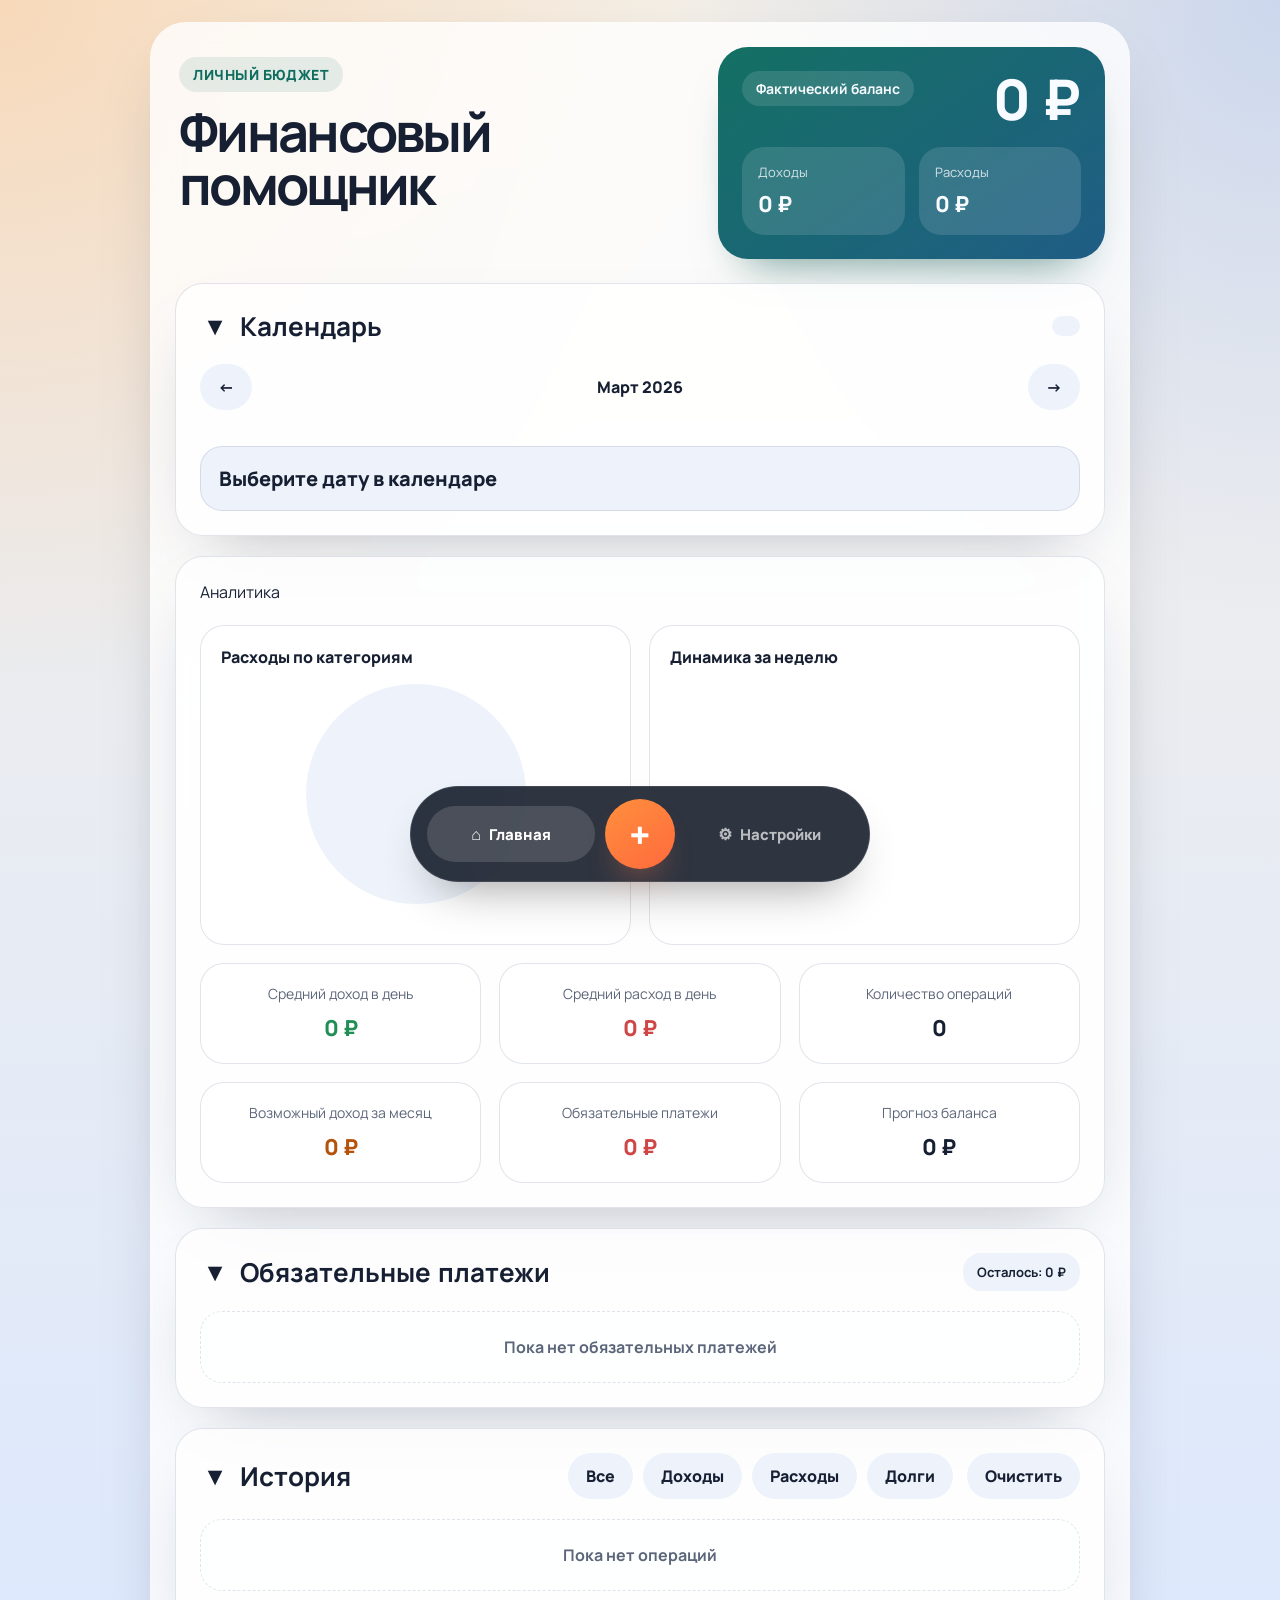
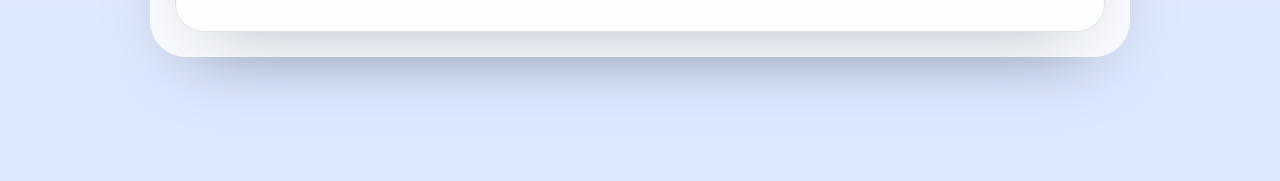
==== commit 6858fb88: "editing the month toggle buttons" ====
--- a/index.html
+++ b/index.html
@@ -49,9 +49,9 @@
 
                     <div class="calendar-content" id="calendarContent">
                         <div class="calendar-nav">
-                            <button type="button" id="prevMonthBtn">← Пред.</button>
+                            <button type="button" id="prevMonthBtn" aria-label="Предыдущий месяц">&#8592;</button>
                             <span id="currentMonthYear">Март 2026</span>
-                            <button type="button" id="nextMonthBtn">След. →</button>
+                            <button type="button" id="nextMonthBtn" aria-label="Следующий месяц">&#8594;</button>
                         </div>
                         <div class="calendar-grid" id="calendarGrid"></div>
                         <div class="selected-date-info" id="selectedDateInfo">
--- a/src/styles/main.css
+++ b/src/styles/main.css
@@ -1400,7 +1400,6 @@
     .history-header,
     .history-controls,
     .selected-date-stats,
-    .calendar-nav,
     .theme-toggle {
         flex-direction: column;
         align-items: stretch;
@@ -1420,6 +1419,22 @@
         justify-content: center;
     }
 
+    .calendar-nav {
+        display: grid;
+        grid-template-columns: 48px minmax(0, 1fr) 48px;
+        align-items: center;
+        gap: 10px;
+    }
+
+    .calendar-nav button {
+        width: 48px;
+        padding-inline: 0;
+    }
+
+    #currentMonthYear {
+        justify-self: center;
+    }
+
     .calendar-grid {
         gap: 6px;
     }
